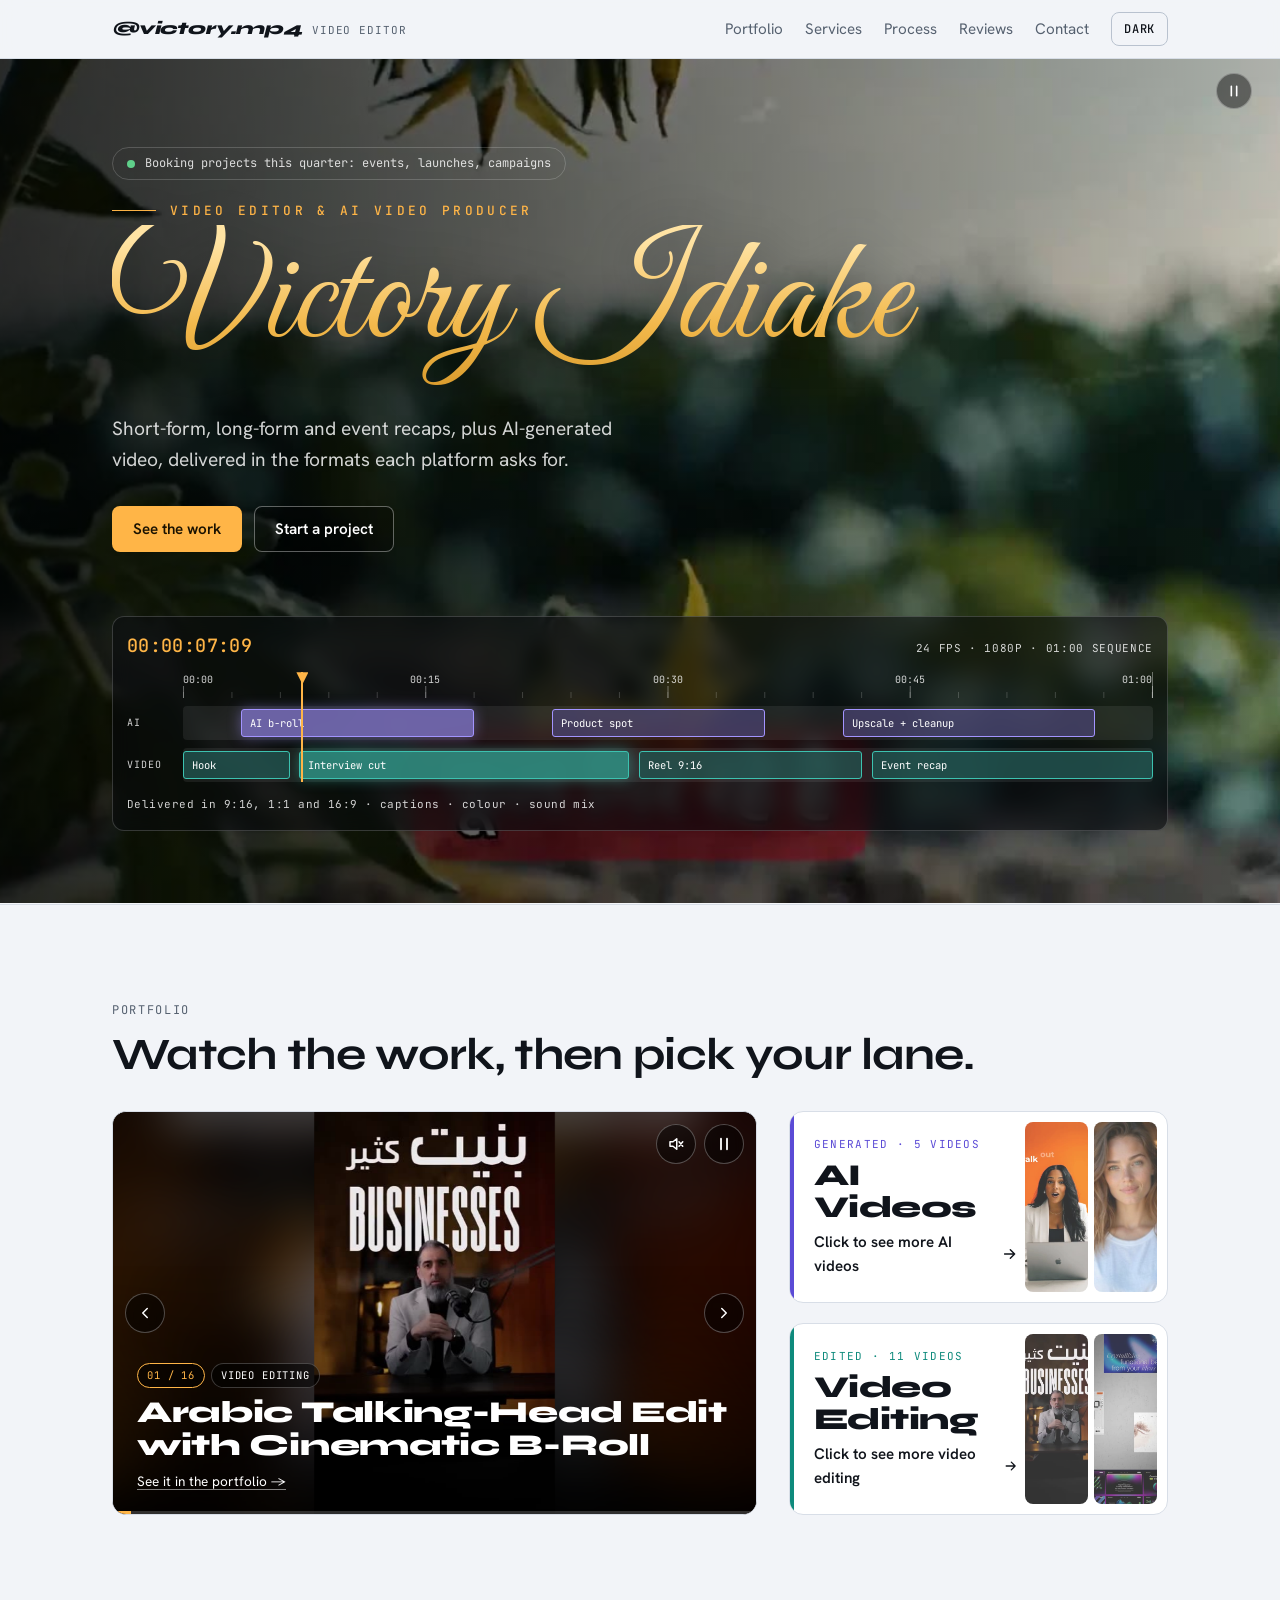
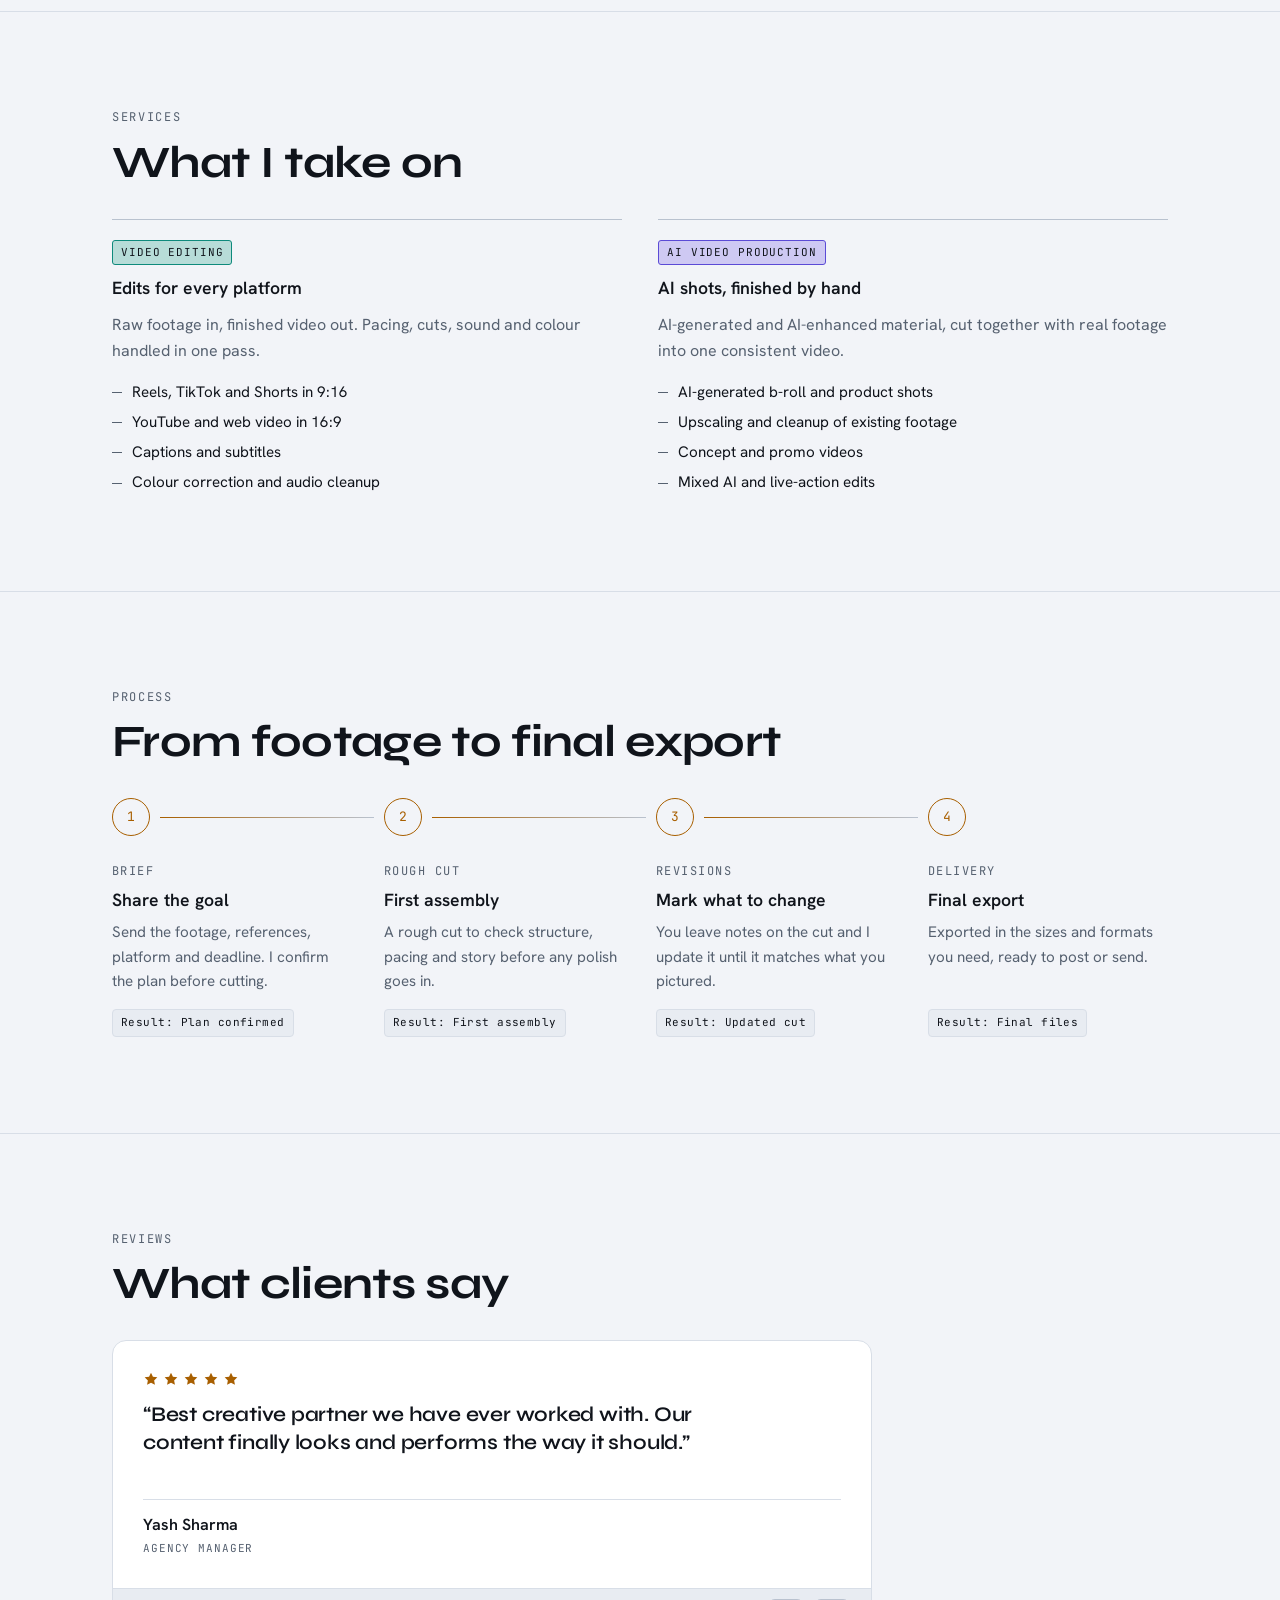
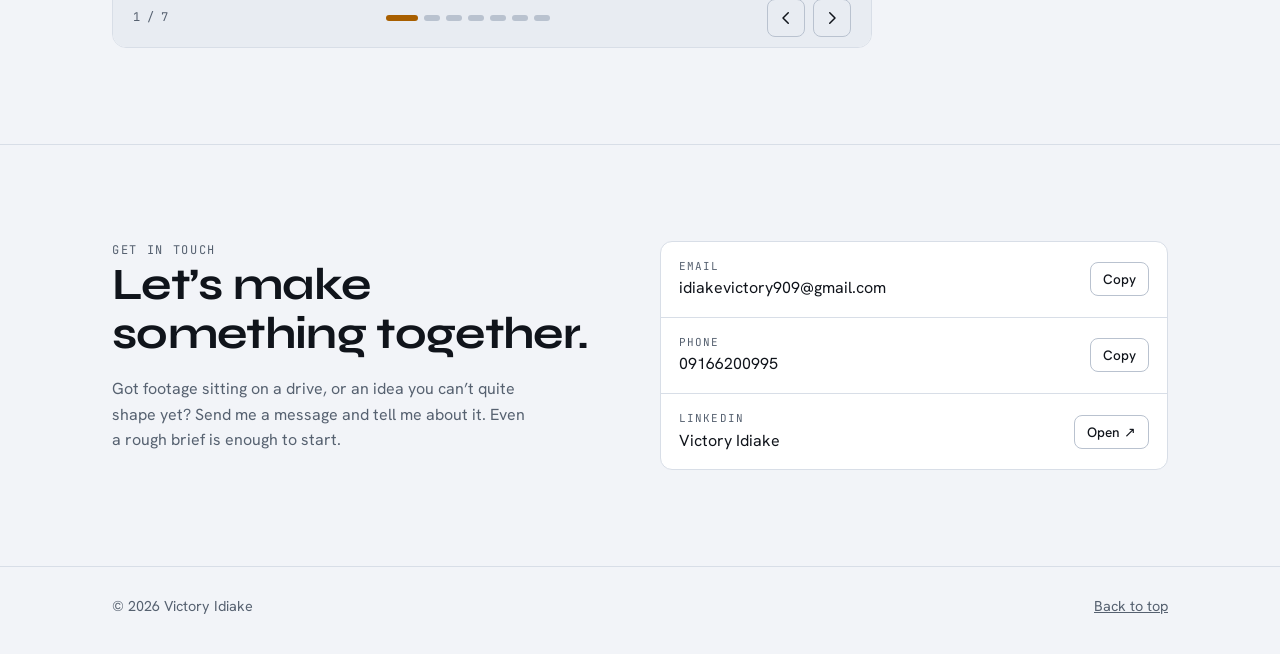
==== index.html @ 27c38c3e "Hero: name in a script font Co-Authored-By: Claude Sonnet 5.5 <noreply@anthropic.com> Claude-Session" ====
<!doctype html>
<html lang="en">
<head>
<meta charset="utf-8">
<meta name="viewport" content="width=device-width, initial-scale=1">
<link rel="preconnect" href="https://fonts.googleapis.com">
<link rel="preconnect" href="https://fonts.gstatic.com" crossorigin>
<link rel="stylesheet" href="https://fonts.googleapis.com/css2?family=Great+Vibes&family=Hanken+Grotesk:wght@400;500;600&family=JetBrains+Mono:wght@400;500&family=Syne:wght@600;700;800&display=swap">
<link rel="stylesheet" href="styles.css">
<title>Victory Idiake Portfolio</title>
<meta name="description" content="Victory Idiake: video editor and AI video producer. Short-form, long-form, podcasts and AI-generated video.">
</head>
<body>
<header class="site-header">
  <div class="wrap bar">
    <a class="brand" href="#top"><em>@victory.mp4</em> <small>Video editor</small></a>
    <div class="bar-right">
      <nav class="nav-links" aria-label="Sections">
        <a href="#work">Portfolio</a>
        <a href="#services">Services</a>
        <a href="#process">Process</a>
        <a href="#reviews">Reviews</a>
        <a href="#contact">Contact</a>
      </nav>
      <button class="theme-btn" id="theme-btn" type="button" aria-label="Switch between light and dark theme">Theme</button>
    </div>
  </div>
</header>

<main id="top">
  <section class="hero hero-v">
    <img class="hv-bgimg" id="hv-bgimg" src="assets/thumbs/17-bg.jpg" alt="" aria-hidden="true">
    <video class="hv-video on" id="hv-video" autoplay muted loop playsinline preload="auto" poster="assets/thumbs/05-hero.jpg" aria-hidden="true" tabindex="-1">
      <source src="assets/clips/hero-long-form.mp4" type="video/mp4">
    </video>
    <div class="hv-shade" aria-hidden="true"></div>
    <button class="hv-toggle" id="hv-toggle" type="button" aria-label="Pause background video"><svg id="hv-pause-ic" viewBox="0 0 24 24" width="16" height="16" aria-hidden="true"><path d="M8 5v14M16 5v14" fill="none" stroke="currentColor" stroke-width="2.4" stroke-linecap="round"/></svg><svg id="hv-play-ic" viewBox="0 0 24 24" width="16" height="16" aria-hidden="true" hidden><path d="M8 5v14l11-7z" fill="currentColor"/></svg></button>
    <div class="wrap hv-content">
      <span class="status"><i></i>Booking projects this quarter: events, launches, campaigns</span>
      <p class="hero-kicker">Video editor &amp; AI video producer</p>
      <h1 class="name">Victory Idiake</h1>
      <p class="lede">Short-form, long-form and event recaps, plus AI-generated video, delivered in the formats each platform asks for.</p>
      <div class="cta-row">
        <a class="btn btn-primary" href="#work">See the work</a>
        <a class="btn btn-ghost" href="#contact">Start a project</a>
      </div>

      <div class="tl" id="tl" style="--ph: 62" role="img" aria-label="An editing timeline with two tracks, AI video and video editing, with the playhead partway through a one-minute sequence.">
        <div class="tl-top">
          <span class="tc" id="tc">00:00:37:04</span>
          <span class="tl-meta">24 fps · 1080p · 01:00 sequence</span>
        </div>
        <div class="tl-body">
          <div></div>
          <div class="ruler">
            <span style="left: 0">00:00</span>
            <span style="left: 25%; transform: translateX(-50%)">00:15</span>
            <span style="left: 50%; transform: translateX(-50%)">00:30</span>
            <span style="left: 75%; transform: translateX(-50%)">00:45</span>
            <span style="right: 0">01:00</span>
          </div>

          <div class="tl-name">AI</div>
          <div class="lane" style="--c: var(--c-ai)">
            <div class="clip" style="--c: var(--c-ai); left: 6%; width: 24%">AI b-roll</div>
            <div class="clip" style="--c: var(--c-ai); left: 38%; width: 22%">Product spot</div>
            <div class="clip" style="--c: var(--c-ai); left: 68%; width: 26%">Upscale + cleanup</div>
          </div>

          <div class="tl-name">VIDEO</div>
          <div class="lane">
            <div class="clip" style="--c: var(--c-video); left: 0; width: 11%">Hook</div>
            <div class="clip" style="--c: var(--c-video); left: 12%; width: 34%">Interview cut</div>
            <div class="clip" style="--c: var(--c-video); left: 47%; width: 23%">Reel 9:16</div>
            <div class="clip" style="--c: var(--c-video); left: 71%; width: 29%">Event recap</div>
          </div>

          <div class="ph-wrap" aria-hidden="true"><div class="ph" id="ph"></div></div>
        </div>
        <p class="formats">Delivered in 9:16, 1:1 and 16:9 · captions · colour · sound mix</p>
      </div>
    </div>
  </section>

    <section class="block" id="work">
    <div class="wrap">
      <div class="block-head">
        <div>
          <p class="eyebrow">Portfolio</p>
          <h2>Watch the work, then pick your lane.</h2>
        </div>
      </div>
      <div class="showcase">
        <div class="pl-wrap">
        <div class="player kb" id="player" role="region" aria-roledescription="carousel" aria-label="Portfolio videos playing one after another">
          <img class="pl-bg" id="pl-bg" alt="" aria-hidden="true">
          <img class="pl-fg" id="pl-fg" alt="">
          <video class="pl-video" id="pl-video" playsinline preload="metadata" hidden></video>
          <div class="pl-shade"></div>
          <button class="pl-btn prev" id="pl-prev" type="button" aria-label="Previous video"><svg viewBox="0 0 24 24" width="18" height="18" aria-hidden="true"><path d="M15 6l-6 6 6 6" fill="none" stroke="currentColor" stroke-width="2" stroke-linecap="round" stroke-linejoin="round"/></svg></button>
          <button class="pl-btn next" id="pl-next" type="button" aria-label="Next video"><svg viewBox="0 0 24 24" width="18" height="18" aria-hidden="true"><path d="M9 6l6 6-6 6" fill="none" stroke="currentColor" stroke-width="2" stroke-linecap="round" stroke-linejoin="round"/></svg></button>
          <div class="pl-tools">
            <button class="pl-btn" id="pl-sound" type="button" aria-pressed="false" aria-label="Turn sound on" hidden><svg id="pl-sound-off" viewBox="0 0 24 24" width="18" height="18" aria-hidden="true"><path d="M4 9v6h4l5 4V5L8 9H4zM16 9l5 6M21 9l-5 6" fill="none" stroke="currentColor" stroke-width="2" stroke-linecap="round" stroke-linejoin="round"/></svg><svg id="pl-sound-on" viewBox="0 0 24 24" width="18" height="18" aria-hidden="true" hidden><path d="M4 9v6h4l5 4V5L8 9H4zM16.5 8.5a5 5 0 010 7M19 6a8.5 8.5 0 010 12" fill="none" stroke="currentColor" stroke-width="2" stroke-linecap="round" stroke-linejoin="round"/></svg></button>
            <button class="pl-btn" id="pl-play" type="button" aria-label="Pause"><svg id="pl-pause-ic" viewBox="0 0 24 24" width="18" height="18" aria-hidden="true"><path d="M8 5v14M16 5v14" fill="none" stroke="currentColor" stroke-width="2.4" stroke-linecap="round"/></svg><svg id="pl-play-ic" viewBox="0 0 24 24" width="18" height="18" aria-hidden="true" hidden><path d="M8 5v14l11-7z" fill="currentColor"/></svg></button>
          </div>
          <div class="pl-meta">
            <div class="pl-pills"><span class="pill n" id="pl-n">01 / 12</span><span class="pill" id="pl-kind">AI video</span></div>
            <h3 class="pl-title" id="pl-title">Loading</h3>
            <a class="pl-open" id="pl-open" href="#" target="_blank" rel="noopener">Watch the full video ↗</a>
          </div>
          <div class="pl-bar" aria-hidden="true"><i id="pl-prog"></i></div>
        </div>
        </div>
        <div class="picks">
        <a class="pick" href="ai-videos.html" style="--c: var(--c-ai)">
          <span class="pick-thumbs" aria-hidden="true"><img src="assets/thumbs/07.jpg" alt="" loading="lazy"><img src="assets/thumbs/08.jpg" alt="" loading="lazy"><img src="assets/thumbs/09.jpg" alt="" loading="lazy"></span>
          <span class="pick-body">
            <span class="pick-kicker">Generated · 5 videos</span>
            <span class="pick-title">AI Videos</span>
            <span class="pick-cta">Click to see more AI videos <svg viewBox="0 0 24 24" width="18" height="18" aria-hidden="true"><path d="M5 12h14M13 6l6 6-6 6" fill="none" stroke="currentColor" stroke-width="2" stroke-linecap="round" stroke-linejoin="round"/></svg></span>
          </span>
        </a>
        <a class="pick" href="video-editing.html" style="--c: var(--c-video)">
          <span class="pick-thumbs" aria-hidden="true"><img src="assets/thumbs/19.jpg" alt="" loading="lazy"><img src="assets/thumbs/18.jpg" alt="" loading="lazy"><img src="assets/thumbs/17.jpg" alt="" loading="lazy"></span>
          <span class="pick-body">
            <span class="pick-kicker">Edited · 11 videos</span>
            <span class="pick-title">Video Editing</span>
            <span class="pick-cta">Click to see more video editing <svg viewBox="0 0 24 24" width="18" height="18" aria-hidden="true"><path d="M5 12h14M13 6l6 6-6 6" fill="none" stroke="currentColor" stroke-width="2" stroke-linecap="round" stroke-linejoin="round"/></svg></span>
          </span>
        </a>
        </div>
      </div>
    </div>
  </section>

<section class="block" id="services">
    <div class="wrap">
      <div class="block-head">
        <div>
          <p class="eyebrow">Services</p>
          <h2>What I take on</h2>
        </div>
      </div>
      <div class="services">
        <div class="service" style="--c: var(--c-video)">
          <span class="track-label">Video editing</span>
          <h3>Edits for every platform</h3>
          <p>Raw footage in, finished video out. Pacing, cuts, sound and colour handled in one pass.</p>
          <ul>
            <li>Reels, TikTok and Shorts in 9:16</li>
            <li>YouTube and web video in 16:9</li>
            <li>Captions and subtitles</li>
            <li>Colour correction and audio cleanup</li>
          </ul>
        </div>
        <div class="service" style="--c: var(--c-ai)">
          <span class="track-label">AI video production</span>
          <h3>AI shots, finished by hand</h3>
          <p>AI-generated and AI-enhanced material, cut together with real footage into one consistent video.</p>
          <ul>
            <li>AI-generated b-roll and product shots</li>
            <li>Upscaling and cleanup of existing footage</li>
            <li>Concept and promo videos</li>
            <li>Mixed AI and live-action edits</li>
          </ul>
        </div>
      </div>
    </div>
  </section>

  <section class="block" id="process">
    <div class="wrap">
      <div class="block-head">
        <div>
          <p class="eyebrow">Process</p>
          <h2>From footage to final export</h2>
        </div>
      </div>
      <ol class="steps">
        <li class="step">
          <span class="node" aria-hidden="true">1</span>
          <span class="n">Brief</span>
          <h3>Share the goal</h3>
          <p>Send the footage, references, platform and deadline. I confirm the plan before cutting.</p>
          <span class="out">Result: Plan confirmed</span>
        </li>
        <li class="step">
          <span class="node" aria-hidden="true">2</span>
          <span class="n">Rough cut</span>
          <h3>First assembly</h3>
          <p>A rough cut to check structure, pacing and story before any polish goes in.</p>
          <span class="out">Result: First assembly</span>
        </li>
        <li class="step">
          <span class="node" aria-hidden="true">3</span>
          <span class="n">Revisions</span>
          <h3>Mark what to change</h3>
          <p>You leave notes on the cut and I update it until it matches what you pictured.</p>
          <span class="out">Result: Updated cut</span>
        </li>
        <li class="step">
          <span class="node" aria-hidden="true">4</span>
          <span class="n">Delivery</span>
          <h3>Final export</h3>
          <p>Exported in the sizes and formats you need, ready to post or send.</p>
          <span class="out">Result: Final files</span>
        </li>
      </ol>
    </div>
  </section>

  <section class="block" id="reviews">
    <div class="wrap">
      <div class="block-head">
        <div>
          <p class="eyebrow">Reviews</p>
          <h2>What clients say</h2>
        </div>
      </div>
      <div class="rv" id="rv" role="region" aria-roledescription="carousel" aria-label="Client reviews">
        <div class="rv-track" id="rv-track" tabindex="0">
        <figure class="rv-slide" role="group" aria-roledescription="slide" aria-label="1 of 7">
          <div class="stars" role="img" aria-label="5 out of 5 stars"><svg viewBox="0 0 24 24" width="20" height="20" aria-hidden="true"><path d="M12 2.5l2.9 6.1 6.6.9-4.8 4.6 1.2 6.6L12 17.5 6.1 20.7l1.2-6.6L2.5 9.5l6.6-.9z" fill="currentColor"/></svg><svg viewBox="0 0 24 24" width="20" height="20" aria-hidden="true"><path d="M12 2.5l2.9 6.1 6.6.9-4.8 4.6 1.2 6.6L12 17.5 6.1 20.7l1.2-6.6L2.5 9.5l6.6-.9z" fill="currentColor"/></svg><svg viewBox="0 0 24 24" width="20" height="20" aria-hidden="true"><path d="M12 2.5l2.9 6.1 6.6.9-4.8 4.6 1.2 6.6L12 17.5 6.1 20.7l1.2-6.6L2.5 9.5l6.6-.9z" fill="currentColor"/></svg><svg viewBox="0 0 24 24" width="20" height="20" aria-hidden="true"><path d="M12 2.5l2.9 6.1 6.6.9-4.8 4.6 1.2 6.6L12 17.5 6.1 20.7l1.2-6.6L2.5 9.5l6.6-.9z" fill="currentColor"/></svg><svg viewBox="0 0 24 24" width="20" height="20" aria-hidden="true"><path d="M12 2.5l2.9 6.1 6.6.9-4.8 4.6 1.2 6.6L12 17.5 6.1 20.7l1.2-6.6L2.5 9.5l6.6-.9z" fill="currentColor"/></svg></div>
          <blockquote><p>“Best creative partner we have ever worked with. Our content finally looks and performs the way it should.”</p></blockquote>
          <figcaption><span class="who">Yash Sharma</span><span class="role">Agency Manager</span></figcaption>
        </figure>
        <figure class="rv-slide" role="group" aria-roledescription="slide" aria-label="2 of 7">
          <div class="stars" role="img" aria-label="5 out of 5 stars"><svg viewBox="0 0 24 24" width="20" height="20" aria-hidden="true"><path d="M12 2.5l2.9 6.1 6.6.9-4.8 4.6 1.2 6.6L12 17.5 6.1 20.7l1.2-6.6L2.5 9.5l6.6-.9z" fill="currentColor"/></svg><svg viewBox="0 0 24 24" width="20" height="20" aria-hidden="true"><path d="M12 2.5l2.9 6.1 6.6.9-4.8 4.6 1.2 6.6L12 17.5 6.1 20.7l1.2-6.6L2.5 9.5l6.6-.9z" fill="currentColor"/></svg><svg viewBox="0 0 24 24" width="20" height="20" aria-hidden="true"><path d="M12 2.5l2.9 6.1 6.6.9-4.8 4.6 1.2 6.6L12 17.5 6.1 20.7l1.2-6.6L2.5 9.5l6.6-.9z" fill="currentColor"/></svg><svg viewBox="0 0 24 24" width="20" height="20" aria-hidden="true"><path d="M12 2.5l2.9 6.1 6.6.9-4.8 4.6 1.2 6.6L12 17.5 6.1 20.7l1.2-6.6L2.5 9.5l6.6-.9z" fill="currentColor"/></svg><svg viewBox="0 0 24 24" width="20" height="20" aria-hidden="true"><path d="M12 2.5l2.9 6.1 6.6.9-4.8 4.6 1.2 6.6L12 17.5 6.1 20.7l1.2-6.6L2.5 9.5l6.6-.9z" fill="currentColor"/></svg></div>
          <blockquote><p>“Their team transformed our raw footage into high-performing content that boosted our brand’s presence.”</p></blockquote>
          <figcaption><span class="who">Alex</span><span class="role">Content Creator</span></figcaption>
        </figure>
        <figure class="rv-slide" role="group" aria-roledescription="slide" aria-label="3 of 7">
          <div class="stars" role="img" aria-label="5 out of 5 stars"><svg viewBox="0 0 24 24" width="20" height="20" aria-hidden="true"><path d="M12 2.5l2.9 6.1 6.6.9-4.8 4.6 1.2 6.6L12 17.5 6.1 20.7l1.2-6.6L2.5 9.5l6.6-.9z" fill="currentColor"/></svg><svg viewBox="0 0 24 24" width="20" height="20" aria-hidden="true"><path d="M12 2.5l2.9 6.1 6.6.9-4.8 4.6 1.2 6.6L12 17.5 6.1 20.7l1.2-6.6L2.5 9.5l6.6-.9z" fill="currentColor"/></svg><svg viewBox="0 0 24 24" width="20" height="20" aria-hidden="true"><path d="M12 2.5l2.9 6.1 6.6.9-4.8 4.6 1.2 6.6L12 17.5 6.1 20.7l1.2-6.6L2.5 9.5l6.6-.9z" fill="currentColor"/></svg><svg viewBox="0 0 24 24" width="20" height="20" aria-hidden="true"><path d="M12 2.5l2.9 6.1 6.6.9-4.8 4.6 1.2 6.6L12 17.5 6.1 20.7l1.2-6.6L2.5 9.5l6.6-.9z" fill="currentColor"/></svg><svg viewBox="0 0 24 24" width="20" height="20" aria-hidden="true"><path d="M12 2.5l2.9 6.1 6.6.9-4.8 4.6 1.2 6.6L12 17.5 6.1 20.7l1.2-6.6L2.5 9.5l6.6-.9z" fill="currentColor"/></svg></div>
          <blockquote><p>“Engagement skyrocketed after switching. Quality never dips and delivery never delays. Truly reliable.”</p></blockquote>
          <figcaption><span class="who">Ryan Smith</span><span class="role">Brand Strategist</span></figcaption>
        </figure>
        <figure class="rv-slide long" role="group" aria-roledescription="slide" aria-label="4 of 7">
          <div class="stars" role="img" aria-label="5 out of 5 stars"><svg viewBox="0 0 24 24" width="20" height="20" aria-hidden="true"><path d="M12 2.5l2.9 6.1 6.6.9-4.8 4.6 1.2 6.6L12 17.5 6.1 20.7l1.2-6.6L2.5 9.5l6.6-.9z" fill="currentColor"/></svg><svg viewBox="0 0 24 24" width="20" height="20" aria-hidden="true"><path d="M12 2.5l2.9 6.1 6.6.9-4.8 4.6 1.2 6.6L12 17.5 6.1 20.7l1.2-6.6L2.5 9.5l6.6-.9z" fill="currentColor"/></svg><svg viewBox="0 0 24 24" width="20" height="20" aria-hidden="true"><path d="M12 2.5l2.9 6.1 6.6.9-4.8 4.6 1.2 6.6L12 17.5 6.1 20.7l1.2-6.6L2.5 9.5l6.6-.9z" fill="currentColor"/></svg><svg viewBox="0 0 24 24" width="20" height="20" aria-hidden="true"><path d="M12 2.5l2.9 6.1 6.6.9-4.8 4.6 1.2 6.6L12 17.5 6.1 20.7l1.2-6.6L2.5 9.5l6.6-.9z" fill="currentColor"/></svg><svg viewBox="0 0 24 24" width="20" height="20" aria-hidden="true"><path d="M12 2.5l2.9 6.1 6.6.9-4.8 4.6 1.2 6.6L12 17.5 6.1 20.7l1.2-6.6L2.5 9.5l6.6-.9z" fill="currentColor"/></svg></div>
          <blockquote><p>“Victory was responsive and cooperative throughout the project. He took feedback seriously, provided additional footage when needed, and ultimately delivered the required files successfully.”</p></blockquote>
          <figcaption><span class="who">Yuji</span></figcaption>
        </figure>
        <figure class="rv-slide long" role="group" aria-roledescription="slide" aria-label="5 of 7">
          <div class="stars" role="img" aria-label="5 out of 5 stars"><svg viewBox="0 0 24 24" width="20" height="20" aria-hidden="true"><path d="M12 2.5l2.9 6.1 6.6.9-4.8 4.6 1.2 6.6L12 17.5 6.1 20.7l1.2-6.6L2.5 9.5l6.6-.9z" fill="currentColor"/></svg><svg viewBox="0 0 24 24" width="20" height="20" aria-hidden="true"><path d="M12 2.5l2.9 6.1 6.6.9-4.8 4.6 1.2 6.6L12 17.5 6.1 20.7l1.2-6.6L2.5 9.5l6.6-.9z" fill="currentColor"/></svg><svg viewBox="0 0 24 24" width="20" height="20" aria-hidden="true"><path d="M12 2.5l2.9 6.1 6.6.9-4.8 4.6 1.2 6.6L12 17.5 6.1 20.7l1.2-6.6L2.5 9.5l6.6-.9z" fill="currentColor"/></svg><svg viewBox="0 0 24 24" width="20" height="20" aria-hidden="true"><path d="M12 2.5l2.9 6.1 6.6.9-4.8 4.6 1.2 6.6L12 17.5 6.1 20.7l1.2-6.6L2.5 9.5l6.6-.9z" fill="currentColor"/></svg><svg viewBox="0 0 24 24" width="20" height="20" aria-hidden="true"><path d="M12 2.5l2.9 6.1 6.6.9-4.8 4.6 1.2 6.6L12 17.5 6.1 20.7l1.2-6.6L2.5 9.5l6.6-.9z" fill="currentColor"/></svg></div>
          <blockquote><p>“Victoria was fantastic to work with. She created great video ads tailored to our audience and helped outline a clear, professional lead capture strategy. Highly responsive, reliable, and knowledgeable. Looking forward to working with her again!”</p></blockquote>
          <figcaption><span class="who">Stefano</span></figcaption>
        </figure>
        <figure class="rv-slide" role="group" aria-roledescription="slide" aria-label="6 of 7">
          <div class="stars" role="img" aria-label="5 out of 5 stars"><svg viewBox="0 0 24 24" width="20" height="20" aria-hidden="true"><path d="M12 2.5l2.9 6.1 6.6.9-4.8 4.6 1.2 6.6L12 17.5 6.1 20.7l1.2-6.6L2.5 9.5l6.6-.9z" fill="currentColor"/></svg><svg viewBox="0 0 24 24" width="20" height="20" aria-hidden="true"><path d="M12 2.5l2.9 6.1 6.6.9-4.8 4.6 1.2 6.6L12 17.5 6.1 20.7l1.2-6.6L2.5 9.5l6.6-.9z" fill="currentColor"/></svg><svg viewBox="0 0 24 24" width="20" height="20" aria-hidden="true"><path d="M12 2.5l2.9 6.1 6.6.9-4.8 4.6 1.2 6.6L12 17.5 6.1 20.7l1.2-6.6L2.5 9.5l6.6-.9z" fill="currentColor"/></svg><svg viewBox="0 0 24 24" width="20" height="20" aria-hidden="true"><path d="M12 2.5l2.9 6.1 6.6.9-4.8 4.6 1.2 6.6L12 17.5 6.1 20.7l1.2-6.6L2.5 9.5l6.6-.9z" fill="currentColor"/></svg><svg viewBox="0 0 24 24" width="20" height="20" aria-hidden="true"><path d="M12 2.5l2.9 6.1 6.6.9-4.8 4.6 1.2 6.6L12 17.5 6.1 20.7l1.2-6.6L2.5 9.5l6.6-.9z" fill="currentColor"/></svg></div>
          <blockquote><p>“Victory took time out in making sure my work was carried out quickly, I was surprised at the works she made. I would love to hire her again.”</p></blockquote>
          <figcaption><span class="who">Emmanuel</span></figcaption>
        </figure>
        <figure class="rv-slide" role="group" aria-roledescription="slide" aria-label="7 of 7">
          <div class="stars" role="img" aria-label="5 out of 5 stars"><svg viewBox="0 0 24 24" width="20" height="20" aria-hidden="true"><path d="M12 2.5l2.9 6.1 6.6.9-4.8 4.6 1.2 6.6L12 17.5 6.1 20.7l1.2-6.6L2.5 9.5l6.6-.9z" fill="currentColor"/></svg><svg viewBox="0 0 24 24" width="20" height="20" aria-hidden="true"><path d="M12 2.5l2.9 6.1 6.6.9-4.8 4.6 1.2 6.6L12 17.5 6.1 20.7l1.2-6.6L2.5 9.5l6.6-.9z" fill="currentColor"/></svg><svg viewBox="0 0 24 24" width="20" height="20" aria-hidden="true"><path d="M12 2.5l2.9 6.1 6.6.9-4.8 4.6 1.2 6.6L12 17.5 6.1 20.7l1.2-6.6L2.5 9.5l6.6-.9z" fill="currentColor"/></svg><svg viewBox="0 0 24 24" width="20" height="20" aria-hidden="true"><path d="M12 2.5l2.9 6.1 6.6.9-4.8 4.6 1.2 6.6L12 17.5 6.1 20.7l1.2-6.6L2.5 9.5l6.6-.9z" fill="currentColor"/></svg><svg viewBox="0 0 24 24" width="20" height="20" aria-hidden="true"><path d="M12 2.5l2.9 6.1 6.6.9-4.8 4.6 1.2 6.6L12 17.5 6.1 20.7l1.2-6.6L2.5 9.5l6.6-.9z" fill="currentColor"/></svg></div>
          <blockquote><p>“Satisfied, easy to communicate with and fast and perfect work.”</p></blockquote>
          <figcaption><span class="who">Antonio</span></figcaption>
        </figure>
        </div>
        <div class="rv-controls">
          <span class="rv-count" id="rv-count" aria-live="off">1 / 7</span>
          <div class="rv-dots"><button class="rv-dot" type="button" data-i="0" aria-label="Show review 1"></button><button class="rv-dot" type="button" data-i="1" aria-label="Show review 2"></button><button class="rv-dot" type="button" data-i="2" aria-label="Show review 3"></button><button class="rv-dot" type="button" data-i="3" aria-label="Show review 4"></button><button class="rv-dot" type="button" data-i="4" aria-label="Show review 5"></button><button class="rv-dot" type="button" data-i="5" aria-label="Show review 6"></button><button class="rv-dot" type="button" data-i="6" aria-label="Show review 7"></button></div>
          <div class="rv-arrows">
            <button class="rv-btn" id="rv-prev" type="button" aria-label="Previous review"><svg viewBox="0 0 24 24" width="18" height="18" aria-hidden="true"><path d="M15 5l-7 7 7 7" fill="none" stroke="currentColor" stroke-width="2" stroke-linecap="round" stroke-linejoin="round"/></svg></button>
            <button class="rv-btn" id="rv-next" type="button" aria-label="Next review"><svg viewBox="0 0 24 24" width="18" height="18" aria-hidden="true"><path d="M9 5l7 7-7 7" fill="none" stroke="currentColor" stroke-width="2" stroke-linecap="round" stroke-linejoin="round"/></svg></button>
          </div>
        </div>
      </div>
    </div>
  </section>

  <section class="block" id="contact">
    <div class="wrap contact-grid">
      <div>
        <p class="eyebrow">Get in touch</p>
        <h2>Let’s make something together.</h2>
        <p class="lead">Got footage sitting on a drive, or an idea you can’t quite shape yet? Send me a message and tell me about it. Even a rough brief is enough to start.</p>
      </div>
      <div class="rows">
        <div class="row">
          <div><div class="label">Email</div><div class="value" id="v-email">idiakevictory909@gmail.com</div></div>
          <button class="copy" type="button" data-target="v-email">Copy</button>
        </div>
        <div class="row">
          <div><div class="label">Phone</div><div class="value" id="v-phone">09166200995</div></div>
          <button class="copy" type="button" data-target="v-phone">Copy</button>
        </div>
        <div class="row">
          <div><div class="label">LinkedIn</div><div class="value">Victory Idiake</div></div>
          <a class="out" href="https://www.linkedin.com/in/victory-idiake-581758333" target="_blank" rel="noopener">Open ↗</a>
        </div>
      </div>
    </div>
  </section>
</main>

<footer>
  <div class="wrap foot">
    <span>© 2026 Victory Idiake</span>
    <a href="#top">Back to top</a>
  </div>
</footer>

<script>
(function () {
  var root = document.documentElement;

  /* Theme toggle */
  var themeBtn = document.getElementById('theme-btn');
  function effectiveTheme() {
    var t = root.getAttribute('data-theme');
    if (t === 'light' || t === 'dark') return t;
    return window.matchMedia('(prefers-color-scheme: light)').matches ? 'light' : 'dark';
  }
  function labelTheme() { themeBtn.textContent = effectiveTheme() === 'dark' ? 'Light' : 'Dark'; }
  try { var saved = localStorage.getItem('vi-theme'); if (saved === 'light' || saved === 'dark') root.setAttribute('data-theme', saved); } catch (e) {}
  labelTheme();
  themeBtn.addEventListener('click', function () {
    var next = effectiveTheme() === 'dark' ? 'light' : 'dark';
    root.setAttribute('data-theme', next);
    try { localStorage.setItem('vi-theme', next); } catch (e) {}
    labelTheme();
  });

  
  /* Portfolio player: plays the items one after another. An item with a clip plays that video
     (muted until the visitor taps the sound button, because browsers block autoplay with sound).
     An item without a clip shows its thumbnail for a few seconds, so the section works before clips are added. */
  (function () {
    var items = [
  {
    "id": "19",
    "title": "Arabic Talking-Head Edit with Cinematic B-Roll",
    "kind": "Video editing",
    "thumb": "assets/thumbs/19.jpg",
    "link": "assets/clips/arabic-talking-head.mp4",
    "clip": "assets/clips/arabic-talking-head.mp4",
    "ar": "9 / 16",
    "page": "video-editing.html"
  },
  {
    "id": "16",
    "title": "Lexus LC Car Showcase",
    "kind": "Video editing",
    "thumb": "assets/thumbs/16.jpg",
    "link": "assets/clips/lexus-lc-showcase.mp4",
    "clip": "assets/clips/lexus-lc-showcase.mp4",
    "ar": "9 / 16",
    "page": "video-editing.html"
  },
  {
    "id": "17",
    "title": "Talking-Head Reel with Captions",
    "kind": "Video editing",
    "thumb": "assets/thumbs/17.jpg",
    "link": "assets/clips/talking-head-reel.mp4",
    "clip": "assets/clips/talking-head-reel.mp4",
    "ar": "9 / 16",
    "page": "video-editing.html"
  },
  {
    "id": "18",
    "title": "Motion Graphics Explainer Short",
    "kind": "Video editing",
    "thumb": "assets/thumbs/18.jpg",
    "link": "assets/clips/motion-explainer-short.mp4",
    "clip": "assets/clips/motion-explainer-short.mp4",
    "ar": "9 / 16",
    "page": "video-editing.html"
  },
  {
    "id": "15",
    "title": "Who Edited This? Editing Promo",
    "kind": "Video editing",
    "thumb": "assets/thumbs/15.jpg",
    "link": "assets/clips/who-edited-this.mp4",
    "clip": "assets/clips/who-edited-this.mp4",
    "ar": "9 / 16",
    "page": "video-editing.html"
  },
  {
    "id": "05",
    "title": "Boron for Crops: Long-Form Explainer",
    "kind": "Video editing",
    "thumb": "assets/thumbs/05.jpg",
    "link": "assets/clips/long-form-preview.mp4",
    "clip": "assets/clips/long-form-preview.mp4",
    "ar": "16 / 9",
    "page": "video-editing.html"
  },
  {
    "id": "07",
    "title": "AI UGC Video",
    "kind": "AI video",
    "thumb": "assets/thumbs/07.jpg",
    "link": "assets/clips/ai-ugc-video.mp4",
    "clip": "assets/clips/ai-ugc-video.mp4",
    "ar": "9 / 16",
    "page": "ai-videos.html"
  },
  {
    "id": "02",
    "title": "Car Showcase, Part 1",
    "kind": "Video editing",
    "thumb": "assets/thumbs/02.jpg",
    "link": "assets/clips/car-showcase-part-1.mp4",
    "clip": "assets/clips/car-showcase-part-1.mp4",
    "ar": "16 / 9",
    "page": "video-editing.html"
  },
  {
    "id": "03",
    "title": "Car Showcase, Part 2",
    "kind": "Video editing",
    "thumb": "assets/thumbs/03.jpg",
    "link": "assets/clips/car-showcase-part-2.mp4",
    "clip": "assets/clips/car-showcase-part-2.mp4",
    "ar": "16 / 9",
    "page": "video-editing.html"
  },
  {
    "id": "04",
    "title": "ContentOS Promo",
    "kind": "Video editing",
    "thumb": "assets/thumbs/04.jpg",
    "link": "assets/clips/contentos-promo.mp4",
    "clip": "assets/clips/contentos-promo.mp4",
    "ar": "3 / 4",
    "page": "video-editing.html"
  },
  {
    "id": "11",
    "title": "Heart to Heart: AI Podcast Video",
    "kind": "AI video",
    "thumb": "assets/thumbs/11.jpg",
    "link": "assets/clips/ai-podcast-heart-to-heart.mp4",
    "clip": "assets/clips/ai-podcast-heart-to-heart.mp4",
    "ar": "9 / 16",
    "page": "ai-videos.html"
  },
  {
    "id": "13",
    "title": "Podcast Video Edit",
    "kind": "Video editing",
    "thumb": "assets/thumbs/13.jpg",
    "link": "assets/clips/podcast-video-edit.mp4",
    "clip": "assets/clips/podcast-video-edit.mp4",
    "ar": "9 / 16",
    "page": "video-editing.html"
  },
  {
    "id": "09",
    "title": "AI Jewelry Showcase",
    "kind": "AI video",
    "thumb": "assets/thumbs/09.jpg",
    "link": "assets/clips/ai-jewelry-showcase.mp4",
    "clip": "assets/clips/ai-jewelry-showcase.mp4",
    "ar": "9 / 16",
    "page": "ai-videos.html"
  },
  {
    "id": "08",
    "title": "AI UGC: Samsung vs iPhone",
    "kind": "AI video",
    "thumb": "assets/thumbs/08.jpg",
    "link": "assets/clips/ai-ugc-samsung-vs-iphone.mp4",
    "clip": "assets/clips/ai-ugc-samsung-vs-iphone.mp4",
    "ar": "16 / 9",
    "page": "ai-videos.html"
  },
  {
    "id": "14",
    "title": "Ranch Podcast Video",
    "kind": "Video editing",
    "thumb": "assets/thumbs/14.jpg",
    "link": "assets/clips/ranch-podcast-video.mp4",
    "clip": "assets/clips/ranch-podcast-video.mp4",
    "ar": "9 / 16",
    "page": "video-editing.html"
  },
  {
    "id": "12",
    "title": "AI Podcast Video: The 99% Quit Here",
    "kind": "AI video",
    "thumb": "assets/thumbs/12.jpg",
    "link": "assets/clips/ai-podcast-99-quit.mp4",
    "clip": "assets/clips/ai-podcast-99-quit.mp4",
    "ar": "9 / 16",
    "page": "ai-videos.html"
  }
];
    var box = document.getElementById('player');
    if (!box || !items.length) return;
    var $ = function (id) { return document.getElementById(id); };
    var vid = $('pl-video'), fg = $('pl-fg'), bg = $('pl-bg');
    var soundBtn = $('pl-sound'), playBtn = $('pl-play'), prog = $('pl-prog');
    var reduce = window.matchMedia('(prefers-reduced-motion: reduce)').matches;
    var n = items.length, idx = 0, playing = !reduce, visible = !('IntersectionObserver' in window), raf = 0, t0 = 0, HOLD = 5500;
    var hasClips = items.some(function (it) { return !!it.clip; });
    var wantSound = false;
    if (hasClips) soundBtn.hidden = false;

    function pad(x) { return (x < 10 ? '0' : '') + x; }
    function setProg(p) { prog.style.width = Math.max(0, Math.min(100, p * 100)) + '%'; }
    function stopTimer() { cancelAnimationFrame(raf); raf = 0; }
    function startTimer() {
      stopTimer();
      t0 = performance.now();
      (function tick(now) {
        var p = (now - t0) / HOLD;
        setProg(p);
        if (p >= 1) { go(idx + 1); return; }
        raf = requestAnimationFrame(tick);
      })(t0);
    }
    function showStill(it) {
      vid.hidden = true; vid.pause(); vid.removeAttribute('src'); vid.load();
      box.classList.remove('kb'); void box.offsetWidth; if (!reduce) box.classList.add('kb');
      setProg(0);
      if (playing && visible) startTimer(); else stopTimer();
    }
    function go(i) {
      idx = (i + n) % n;
      var it = items[idx];
      stopTimer();
      fg.src = it.thumb; bg.src = it.thumb; fg.alt = it.title;
      $('pl-n').textContent = pad(idx + 1) + ' / ' + pad(n);
      $('pl-kind').textContent = it.kind;
      $('pl-title').textContent = it.title;
      var po = $('pl-open');
      if (it.clip) { po.href = it.page; po.removeAttribute('target'); po.textContent = 'See it in the portfolio →'; }
      else { po.href = it.link; po.target = '_blank'; po.textContent = 'Watch the full video ↗'; }
      if (it.clip) {
        vid.hidden = false; vid.muted = !wantSound; vid.src = it.clip; vid.load();
        setProg(0);
        if (playing && visible) { var pr = vid.play(); if (pr && pr.catch) pr.catch(function (e) { if (e && e.name === 'AbortError') return; showStill(it); }); }
      } else {
        showStill(it);
      }
    }
    vid.addEventListener('ended', function () { go(idx + 1); });
    vid.addEventListener('error', function () { if (items[idx].clip) showStill(items[idx]); });
    vid.addEventListener('timeupdate', function () { if (vid.duration) setProg(vid.currentTime / vid.duration); });

    function setPlaying(p) {
      playing = p;
      $('pl-pause-ic').hidden = !p; $('pl-play-ic').hidden = p;
      playBtn.setAttribute('aria-label', p ? 'Pause' : 'Play');
      if (items[idx].clip && !vid.hidden) { if (p && visible) vid.play().catch(function () {}); else vid.pause(); }
      else if (p && visible) startTimer(); else stopTimer();
    }
    playBtn.addEventListener('click', function () { setPlaying(!playing); });
    $('pl-prev').addEventListener('click', function () { go(idx - 1); });
    $('pl-next').addEventListener('click', function () { go(idx + 1); });
    soundBtn.addEventListener('click', function () {
      wantSound = !wantSound; vid.muted = !wantSound;
      soundBtn.setAttribute('aria-pressed', wantSound ? 'true' : 'false');
      soundBtn.setAttribute('aria-label', wantSound ? 'Turn sound off' : 'Turn sound on');
      $('pl-sound-off').hidden = wantSound; $('pl-sound-on').hidden = !wantSound;
      if (wantSound && playing && !vid.hidden) vid.play().catch(function () {});
    });
    box.addEventListener('keydown', function (e) {
      if (e.key === 'ArrowRight') go(idx + 1);
      if (e.key === 'ArrowLeft') go(idx - 1);
    });
    box.tabIndex = 0;

    /* Only play while the player is on screen */
    if ('IntersectionObserver' in window) {
      new IntersectionObserver(function (es) {
        visible = es[0].isIntersecting;
        if (!playing) return;
        if (items[idx].clip && !vid.hidden) { if (visible) vid.play().catch(function () {}); else vid.pause(); }
        else if (visible) startTimer(); else stopTimer();
      }, { threshold: 0.25 }).observe(box);
    }
    document.addEventListener('visibilitychange', function () {
      if (document.hidden) { stopTimer(); vid.pause(); }
      else if (playing && visible) { if (items[idx].clip && !vid.hidden) vid.play().catch(function () {}); else startTimer(); }
    });
    if (reduce) { $('pl-pause-ic').hidden = true; $('pl-play-ic').hidden = false; playBtn.setAttribute('aria-label', 'Play'); }
    go(0);
  })();

  /* Hero background: plays the video clips one after another with a crossfade (widescreen clips full screen, vertical
     clips shown upright on wide screens), muted. Pauses when off screen, has a pause button,
     and does not autoplay for reduced motion. */
  (function () {
    var a = document.getElementById('hv-video'), btn = document.getElementById('hv-toggle');
    if (!a || !btn) return;
    var slides = [
      { src: 'assets/clips/hero-long-form.mp4', pos: '50% 50%', portrait: false, bg: '' },
      { src: 'assets/clips/lexus-lc-showcase.mp4', pos: '50% 72%', portrait: false, bg: '' },
      { src: 'assets/clips/hero-talking-head.mp4', pos: '', portrait: true, bg: 'assets/thumbs/17-bg.jpg' },
      { src: 'assets/clips/hero-explainer.mp4', pos: '', portrait: true, bg: 'assets/thumbs/18.jpg' }
    ];
    var bgimg = document.getElementById('hv-bgimg');
    var b = document.createElement('video');
    b.className = 'hv-video'; b.muted = true; b.preload = 'auto';
    b.setAttribute('playsinline', ''); b.setAttribute('aria-hidden', 'true'); b.tabIndex = -1;
    a.parentNode.insertBefore(b, a.nextSibling);
    a.removeAttribute('loop');
    var els = [a, b], cur = 0, si = 0, switching = false, visible = true;
    var userPaused = window.matchMedia('(prefers-reduced-motion: reduce)').matches;
    a.style.objectPosition = slides[0].pos;
    function icons() {
      var paused = els[cur].paused;
      document.getElementById('hv-pause-ic').hidden = paused;
      document.getElementById('hv-play-ic').hidden = !paused;
      btn.setAttribute('aria-label', paused ? 'Play background video' : 'Pause background video');
    }
    function prep() {
      var nxt = els[1 - cur], ns = (si + 1) % slides.length;
      nxt.style.objectPosition = slides[ns].pos;
      nxt.classList.toggle('portrait', slides[ns].portrait);
      if (nxt.getAttribute('data-s') !== String(ns)) { nxt.src = slides[ns].src; nxt.setAttribute('data-s', String(ns)); nxt.load(); }
    }
    function playEl(v) { var p = v.play(); if (p && p.catch) p.catch(function () {}); }
    function swap() {
      if (switching) return;
      var from = els[cur], to = els[1 - cur];
      if (to.readyState < 3) { from.currentTime = 0; if (!userPaused && visible) playEl(from); return; }
      switching = true;
      to.currentTime = 0;
      to.style.zIndex = '-2'; from.style.zIndex = '-3';
      to.classList.add('on');
      var ns = slides[(si + 1) % slides.length];
      if (bgimg) {
        if (ns.portrait) { if (ns.bg && bgimg.getAttribute('src') !== ns.bg) bgimg.src = ns.bg; bgimg.classList.add('show'); }
        else bgimg.classList.remove('show');
      }
      if (!userPaused && visible) playEl(to);
      cur = 1 - cur; si = (si + 1) % slides.length;
      setTimeout(function () { from.classList.remove('on'); from.pause(); switching = false; prep(); icons(); }, 700);
    }
    els.forEach(function (v) {
      v.addEventListener('timeupdate', function () { if (v === els[cur] && v.duration && v.duration - v.currentTime < 0.5) swap(); });
      v.addEventListener('ended', function () { if (v === els[cur]) swap(); });
      v.addEventListener('play', icons); v.addEventListener('pause', icons);
    });
    a.addEventListener('playing', function once() { a.removeEventListener('playing', once); a.removeAttribute('autoplay'); prep(); });
    function want() {
      var v = els[cur];
      if (userPaused || !visible || document.hidden) v.pause(); else playEl(v);
    }
    btn.addEventListener('click', function () { userPaused = !userPaused; want(); });
    if ('IntersectionObserver' in window) {
      new IntersectionObserver(function (es) { visible = es[0].isIntersecting; want(); }, { threshold: 0.05 }).observe(a.parentNode);
    }
    document.addEventListener('visibilitychange', want);
    if (userPaused) { a.removeAttribute('autoplay'); a.pause(); }
    icons();
  })();

  /* Reviews carousel */
  (function () {
    var track = document.getElementById('rv-track');
    if (!track) return;
    var slides = track.children, n = slides.length;
    var dots = document.querySelectorAll('.rv-dot');
    var count = document.getElementById('rv-count');
    var box = document.getElementById('rv');
    var idx = 0, paused = false;
    var reduceMotion = window.matchMedia('(prefers-reduced-motion: reduce)').matches;
    function mark(i) {
      idx = i;
      dots.forEach(function (d, k) { d.setAttribute('aria-current', k === i ? 'true' : 'false'); });
      count.textContent = (i + 1) + ' / ' + n;
    }
    function go(i) {
      i = (i + n) % n;
      track.scrollTo({ left: i * track.clientWidth, behavior: reduceMotion ? 'auto' : 'smooth' });
      mark(i);
    }
    var tick = null;
    track.addEventListener('scroll', function () {
      if (tick) return;
      tick = requestAnimationFrame(function () {
        tick = null;
        var i = Math.round(track.scrollLeft / track.clientWidth);
        if (i !== idx && i >= 0 && i < n) mark(i);
      });
    });
    document.getElementById('rv-prev').addEventListener('click', function () { go(idx - 1); });
    document.getElementById('rv-next').addEventListener('click', function () { go(idx + 1); });
    dots.forEach(function (d) { d.addEventListener('click', function () { go(Number(d.getAttribute('data-i'))); }); });
    track.addEventListener('keydown', function (e) {
      if (e.key === 'ArrowRight') { e.preventDefault(); go(idx + 1); }
      if (e.key === 'ArrowLeft') { e.preventDefault(); go(idx - 1); }
    });
    mark(0);
    if (!reduceMotion) {
      ['mouseenter', 'focusin', 'touchstart'].forEach(function (ev) { box.addEventListener(ev, function () { paused = true; }, { passive: true }); });
      ['mouseleave', 'focusout', 'touchend'].forEach(function (ev) { box.addEventListener(ev, function () { paused = false; }, { passive: true }); });
      setInterval(function () { if (!paused && !document.hidden) go(idx + 1); }, 4000);
    }
  })();

  /* Copy buttons */
  document.querySelectorAll('.copy').forEach(function (btn) {
    btn.addEventListener('click', function () {
      var el = document.getElementById(btn.getAttribute('data-target'));
      var text = el.textContent.trim();
      function done(msg) { btn.textContent = msg; setTimeout(function () { btn.textContent = 'Copy'; }, 1800); }
      function fallback() {
        try {
          var r = document.createRange(); r.selectNodeContents(el);
          var s = window.getSelection(); s.removeAllRanges(); s.addRange(r);
          done('Selected');
        } catch (e) { done('Copy'); }
      }
      try {
        navigator.clipboard.writeText(text).then(function () { done('Copied'); }, fallback);
      } catch (e) { fallback(); }
    });
  });

  /* Timeline: the playhead loops continuously and lights up the clip it is on.
     With reduced motion it rests at 62% (00:00:37:04) instead. */
  var tl = document.getElementById('tl');
  var tc = document.getElementById('tc');
  function pad(n) { return (n < 10 ? '0' : '') + n; }
  function timecode(p) {
    var total = p / 100 * 60, s = Math.floor(total), f = Math.floor((total - s) * 24);
    return '00:00:' + pad(s) + ':' + pad(f);
  }
  var clips = Array.prototype.map.call(document.querySelectorAll('#tl .clip'), function (el) {
    var l = parseFloat(el.style.left), w = parseFloat(el.style.width);
    return { el: el, from: l, to: l + w };
  });
  function show(p) {
    tl.style.setProperty('--ph', p.toFixed(2));
    tc.textContent = timecode(p);
    clips.forEach(function (c) { c.el.classList.toggle('on', p >= c.from && p < c.to); });
  }
  show(62);
  var reduce = window.matchMedia('(prefers-reduced-motion: reduce)').matches;
  if (!reduce && tl && tc) {
    var cycle = 18000, t0 = null;
    function frame(t) {
      if (t0 === null) t0 = t;
      show(((t - t0) % cycle) / cycle * 100);
      requestAnimationFrame(frame);
    }
    requestAnimationFrame(frame);
  }
})();
</script>
</body>
</html>
---- styles.css ----
/* Layout: left-aligned hero sitting on a live editing timeline, then work grid, services, process and contact as long single-column rows. */
  :root {
    --bg: #0C0F14;
    --surface: #141922;
    --surface-2: #1B212C;
    --line: #252D3A;
    --line-strong: #38424F;
    --fg: #E9EDF3;
    --muted: #8F9AAA;
    --accent: #FFB547;
    --on-accent: #1A1200;
    --c-video: #3CC2B0;
    --c-ai: #A394FF;
    --c-mail: #FFB547;
    --ok: #5FD08A;
    --on-media: #FFFFFF;
    --font-display: 'Syne', 'Helvetica Neue', Arial, sans-serif;
    --font-body: 'Hanken Grotesk', 'Helvetica Neue', Arial, sans-serif;
    --font-mono: 'JetBrains Mono', ui-monospace, 'SF Mono', Menlo, Consolas, monospace;
    color-scheme: dark;
  }
  @media (prefers-color-scheme: light) {
    :root:not([data-theme="dark"]) {
      --bg: #F2F4F8;
      --surface: #FFFFFF;
      --surface-2: #E8ECF2;
      --line: #D8DEE7;
      --line-strong: #B9C2CF;
      --fg: #10141B;
      --muted: #566170;
      --accent: #A85F00;
      --on-accent: #FFFFFF;
      --c-video: #0E8A7C;
      --c-ai: #5B4BD6;
      --c-mail: #A85F00;
      --ok: #1F8F4C;
      color-scheme: light;
    }
  }
  :root[data-theme="light"] {
    --bg: #F2F4F8;
    --surface: #FFFFFF;
    --surface-2: #E8ECF2;
    --line: #D8DEE7;
    --line-strong: #B9C2CF;
    --fg: #10141B;
    --muted: #566170;
    --accent: #A85F00;
    --on-accent: #FFFFFF;
    --c-video: #0E8A7C;
    --c-ai: #5B4BD6;
    --c-mail: #A85F00;
    --ok: #1F8F4C;
    color-scheme: light;
  }

  * { box-sizing: border-box; }
  html { scroll-behavior: smooth; }
  body {
    background: var(--bg);
    color: var(--fg);
    font-family: var(--font-body);
    font-size: 16px;
    line-height: 1.6;
    -webkit-font-smoothing: antialiased;
  }
  h1, h2, h3, p, ul, ol { margin: 0; }
  ul, ol { padding: 0; list-style: none; }
  a { color: inherit; }
  :focus-visible { outline: 2px solid var(--accent); outline-offset: 3px; border-radius: 4px; }
  @media (prefers-reduced-motion: reduce) { html { scroll-behavior: auto; } * { transition: none !important; } }

  .wrap { width: 100%; max-width: 1120px; margin-inline: auto; padding-inline: clamp(16px, 4vw, 32px); }
  section[id] { scroll-margin-top: 72px; }
  .eyebrow { font-family: var(--font-mono); font-size: 12px; letter-spacing: 0.14em; text-transform: uppercase; color: var(--muted); }
  h2 { font-family: var(--font-display); font-weight: 700; font-size: clamp(1.8rem, 4.2vw, 2.8rem); line-height: 1.1; letter-spacing: -0.015em; text-wrap: balance; }
  h3 { font-family: var(--font-body); font-weight: 600; font-size: 1.1rem; line-height: 1.3; }

  /* Header */
  .site-header {
    position: sticky; top: env(safe-area-inset-top, 0px); z-index: 20;
    background: color-mix(in srgb, var(--bg) 88%, transparent);
    backdrop-filter: blur(10px); -webkit-backdrop-filter: blur(10px);
    border-bottom: 1px solid var(--line);
  }
  .bar { display: flex; align-items: center; justify-content: space-between; gap: 16px; padding-block: 12px; }
  .brand { font-family: var(--font-display); font-weight: 800; font-size: 1.1rem; letter-spacing: -0.01em; text-decoration: none; display: flex; align-items: baseline; gap: 10px; min-width: 0; }
  .brand em { font-style: italic; }
  .brand small { font-family: var(--font-mono); font-weight: 400; font-size: 11px; color: var(--muted); letter-spacing: 0.08em; text-transform: uppercase; white-space: nowrap; }
  .bar-right { display: flex; align-items: center; gap: 22px; }
  .nav-links { display: flex; gap: 22px; font-size: 0.95rem; }
  .nav-links a { color: var(--muted); text-decoration: none; }
  .nav-links a:hover { color: var(--fg); }
  .theme-btn {
    font: 500 12px var(--font-mono); letter-spacing: 0.06em; text-transform: uppercase;
    color: var(--fg); background: transparent; border: 1px solid var(--line-strong);
    border-radius: 8px; padding: 8px 12px; cursor: pointer;
  }
  .theme-btn:hover { border-color: var(--accent); }
  @media (max-width: 680px) { .nav-links { display: none; } .brand small { display: none; } }

  /* Buttons */
  .btn {
    display: inline-flex; align-items: center; justify-content: center; gap: 8px;
    font: 600 0.95rem var(--font-body); text-decoration: none; cursor: pointer;
    padding: 12px 20px; border-radius: 8px; border: 1px solid transparent;
  }
  .btn-primary { background: var(--accent); color: var(--on-accent); }
  .btn-primary:hover { filter: brightness(1.06); }
  .btn-ghost { border-color: var(--line-strong); color: var(--fg); background: transparent; }
  .btn-ghost:hover { border-color: var(--accent); }

  /* Hero */
  .hero { padding-block: clamp(40px, 7vw, 88px) clamp(40px, 6vw, 72px); }
  .status { display: inline-flex; align-items: center; gap: 10px; font-family: var(--font-mono); font-size: 12px; color: var(--muted); border: 1px solid var(--line); border-radius: 999px; padding: 6px 14px; }
  .status i { width: 8px; height: 8px; border-radius: 50%; background: var(--ok); display: block; }
  h1 {
    font-family: var(--font-display); font-weight: 800;
    font-size: clamp(2.5rem, 8vw, 5.4rem); line-height: 1.02; letter-spacing: -0.025em;
    max-width: 16ch; text-wrap: balance; margin-top: 22px;
  }
  .lede { max-width: 56ch; margin-top: 22px; font-size: clamp(1.02rem, 1.6vw, 1.2rem); color: var(--muted); }
  .lede strong { color: var(--fg); font-weight: 500; }
  .cta-row { display: flex; flex-wrap: wrap; gap: 12px; margin-top: 30px; }

  /* Timeline */
  .tl { margin-top: clamp(36px, 6vw, 64px); background: var(--surface); border: 1px solid var(--line); border-radius: 12px; padding: 14px 14px 16px; }
  .tl-top { display: flex; flex-wrap: wrap; justify-content: space-between; align-items: baseline; gap: 6px 16px; padding-bottom: 12px; }
  .tc { font-family: var(--font-mono); font-weight: 500; font-size: 1.15rem; color: var(--accent); font-variant-numeric: tabular-nums; letter-spacing: 0.02em; }
  .tl-meta { font-family: var(--font-mono); font-size: 11px; color: var(--muted); letter-spacing: 0.06em; text-transform: uppercase; }
  .tl-body { position: relative; display: grid; grid-template-columns: 56px minmax(0, 1fr); row-gap: 8px; }
  .ruler { position: relative; height: 26px; border-right: 1px solid var(--line-strong);
    background-image: linear-gradient(to right, var(--line-strong) 1px, transparent 1px), linear-gradient(to right, var(--line) 1px, transparent 1px);
    background-size: 25% 12px, 5% 6px; background-position: 0 100%, 0 100%; background-repeat: repeat-x; }
  .ruler span { position: absolute; top: 0; font-family: var(--font-mono); font-size: 10px; color: var(--muted); font-variant-numeric: tabular-nums; }
  .tl-name { font-family: var(--font-mono); font-size: 10px; letter-spacing: 0.1em; color: var(--muted); display: flex; align-items: center; }
  .lane { position: relative; height: 34px; background: color-mix(in srgb, var(--surface-2) 70%, transparent); border-radius: 4px; }
  .clip {
    position: absolute; top: 3px; bottom: 3px; border-radius: 3px; padding-inline: 8px;
    display: flex; align-items: center; min-width: 0;
    font-family: var(--font-mono); font-size: 10.5px; color: var(--fg); white-space: nowrap; overflow: hidden; text-overflow: ellipsis;
    background: color-mix(in srgb, var(--c) 30%, var(--surface));
    border: 1px solid var(--c);
  }
  .clip { transition: background 0.2s ease, box-shadow 0.2s ease; }
  .clip.on { background: color-mix(in srgb, var(--c) 62%, var(--surface)); box-shadow: 0 0 14px color-mix(in srgb, var(--c) 45%, transparent); }
  .ph-wrap { position: absolute; left: 56px; right: 0; top: 0; bottom: 0; pointer-events: none; }
  .ph { position: absolute; top: 0; bottom: 0; left: calc(var(--ph) * 1%); width: 2px; margin-left: -1px; background: var(--accent); }
  .ph::before { content: ""; position: absolute; top: 0; left: -5px; width: 12px; height: 12px; background: var(--accent); clip-path: polygon(0 0, 100% 0, 50% 100%); }
  .formats { margin-top: 14px; font-family: var(--font-mono); font-size: 11px; color: var(--muted); letter-spacing: 0.04em; }

  /* Sections */
  .block { padding-block: clamp(52px, 8vw, 96px); border-top: 1px solid var(--line); }
  .block-head { display: flex; flex-wrap: wrap; align-items: flex-end; justify-content: space-between; gap: 20px 32px; margin-bottom: 32px; }
  .block-head > div { min-width: 0; }
  .block-head h2 { margin-top: 10px; }

  /* Filters */
  .filters { display: flex; flex-wrap: wrap; gap: 8px; }
  .chip {
    font: 500 0.88rem var(--font-body); color: var(--muted); background: transparent;
    border: 1px solid var(--line-strong); border-radius: 999px; padding: 7px 14px; cursor: pointer;
  }
  .chip:hover { color: var(--fg); }
  .chip[aria-pressed="true"] { background: var(--fg); color: var(--bg); border-color: var(--fg); }
  .note { font-size: 0.88rem; color: var(--muted); margin-bottom: 20px; max-width: 70ch; }

  /* Work */
  .grid { display: grid; grid-template-columns: repeat(4, minmax(0, 1fr)); gap: 16px; }
  @media (max-width: 900px) { .grid { grid-template-columns: repeat(2, minmax(0, 1fr)); gap: 12px; } .card-body { padding: 12px 14px 14px; } }
  @media (max-width: 340px) { .grid { grid-template-columns: minmax(0, 1fr); } }
  .card-body p { display: -webkit-box; -webkit-line-clamp: 3; line-clamp: 3; -webkit-box-orient: vertical; overflow: hidden; }
  .more { display: flex; flex-wrap: wrap; justify-content: center; gap: 12px; margin-top: 32px; }
  .card.reveal { animation: rise 0.4s ease both; }
  @keyframes rise { from { opacity: 0; transform: translateY(12px); } to { opacity: 1; transform: none; } }
  @media (prefers-reduced-motion: reduce) { .card.reveal { animation: none; } }
  .empty { grid-column: 1 / -1; padding: 36px 0; color: var(--muted); max-width: 52ch; }
  .slot { background: transparent; border-style: dashed; }
  .slot:hover { transform: none; border-color: var(--line); }
  .slot .thumb { background: var(--surface); color: var(--muted); }
  .slot h3, .slot .kind { color: var(--muted); }
  .slot-label { font-family: var(--font-mono); font-size: 11px; letter-spacing: 0.1em; text-transform: uppercase; }
  .card { background: var(--surface); border: 1px solid var(--line); border-radius: 12px; overflow: hidden; display: flex; flex-direction: column; min-width: 0; transition: transform 0.2s ease, border-color 0.2s ease; }
  .card:hover { transform: translateY(-3px); border-color: var(--line-strong); }
  .card { position: relative; }
  .card h3 a { color: inherit; text-decoration: none; }
  .card h3 a::after { content: ""; position: absolute; inset: 0; }
  .thumb {
    position: relative; aspect-ratio: 16 / 10; display: grid; place-items: center; overflow: hidden;
    background: linear-gradient(140deg, color-mix(in srgb, var(--c) 72%, #000), color-mix(in srgb, var(--c) 22%, #000));
    color: var(--on-media);
  }
  .frame { height: 80%; aspect-ratio: var(--ar); max-width: 90%; border: 1px solid rgba(255,255,255,0.45); background: rgba(0,0,0,0.28); display: grid; place-items: center; border-radius: 3px; }
  .frame svg { opacity: 0.92; }
  .frame.has-img { position: relative; overflow: hidden; background: #000; }
  .frame.has-img img { position: absolute; inset: 0; width: 100%; height: 100%; object-fit: cover; }
  .frame.has-img svg { position: relative; filter: drop-shadow(0 1px 4px rgba(0,0,0,0.6)); }
  .tag { position: absolute; font-family: var(--font-mono); font-size: 10.5px; letter-spacing: 0.06em; background: rgba(0,0,0,0.5); color: var(--on-media); padding: 3px 7px; border-radius: 3px; }
  .tag.tl-corner { top: 10px; left: 10px; }
  .tag.tr-corner { top: 10px; right: 10px; text-transform: uppercase; }
  .tag.br-corner { bottom: 10px; right: 10px; font-variant-numeric: tabular-nums; }
  .card-body { padding: 16px 18px 18px; display: flex; flex-direction: column; gap: 8px; }
  .card-body p { font-size: 0.93rem; color: var(--muted); }
  .kind { display: inline-flex; align-items: center; gap: 8px; font-family: var(--font-mono); font-size: 11px; letter-spacing: 0.06em; text-transform: uppercase; color: var(--muted); margin-top: 4px; }
  .kind i { width: 9px; height: 9px; border-radius: 2px; background: var(--c); display: block; }

  /* Reviews: a sliding box, one review at a time */
  .rv { background: var(--surface); border: 1px solid var(--line); border-radius: 14px; overflow: hidden; }
  .rv-track { display: flex; overflow-x: auto; scroll-snap-type: x mandatory; scrollbar-width: none; -ms-overflow-style: none; overscroll-behavior-x: contain; }
  .rv-track::-webkit-scrollbar { display: none; }
  .rv-slide { flex: 0 0 100%; min-width: 0; margin: 0; scroll-snap-align: start; padding: clamp(28px, 5vw, 56px); display: flex; flex-direction: column; gap: 26px; min-height: 320px; }
  .stars { display: flex; gap: 4px; color: var(--accent); }
  .rv-slide blockquote { margin: 0; flex: 1; }
  .rv-slide p { font-family: var(--font-display); font-weight: 600; font-size: clamp(1.3rem, 2.8vw, 2rem); line-height: 1.3; letter-spacing: -0.01em; max-width: 34ch; text-wrap: balance; }
  .rv-slide.long p { font-size: clamp(1.1rem, 2.1vw, 1.45rem); line-height: 1.45; max-width: 52ch; }
  .rv-slide figcaption { display: flex; flex-direction: column; gap: 2px; padding-top: 18px; border-top: 1px solid var(--line); }
  .rv .who { font-weight: 600; }
  .rv .role { font-family: var(--font-mono); font-size: 11px; letter-spacing: 0.08em; text-transform: uppercase; color: var(--muted); }
  .rv-controls { display: flex; align-items: center; justify-content: space-between; gap: 16px; padding: 14px clamp(16px, 3vw, 24px); border-top: 1px solid var(--line); background: var(--surface-2); }
  .rv-count { font-family: var(--font-mono); font-size: 12px; color: var(--muted); font-variant-numeric: tabular-nums; min-width: 4ch; }
  .rv-dots { display: flex; gap: 6px; }
  .rv-dot { width: 16px; height: 6px; padding: 0; border: 0; border-radius: 3px; background: var(--line-strong); cursor: pointer; transition: background 0.2s ease, width 0.2s ease; }
  .rv-dot[aria-current="true"] { background: var(--accent); width: 32px; }
  .rv-arrows { display: flex; gap: 8px; }
  .rv-btn { display: grid; place-items: center; width: 38px; height: 38px; border-radius: 8px; border: 1px solid var(--line-strong); background: transparent; color: var(--fg); cursor: pointer; }
  .rv-btn:hover { border-color: var(--accent); }

  /* Services */
  .services { display: grid; grid-template-columns: repeat(auto-fit, minmax(min(100%, 260px), 1fr)); gap: 40px 36px; }
  .service { border-top: 1px solid var(--line-strong); padding-top: 20px; display: flex; flex-direction: column; gap: 12px; min-width: 0; }
  .track-label { align-self: flex-start; font-family: var(--font-mono); font-size: 11px; letter-spacing: 0.08em; text-transform: uppercase; padding: 3px 8px; border-radius: 3px; color: var(--fg); background: color-mix(in srgb, var(--c) 30%, var(--surface)); border: 1px solid var(--c); }
  .service p { color: var(--muted); }
  .service ul { display: flex; flex-direction: column; gap: 6px; margin-top: 4px; font-size: 0.95rem; }
  .service li { display: flex; gap: 10px; }
  .service li::before { content: ""; flex: none; width: 10px; height: 1px; background: var(--muted); margin-top: 0.8em; }

  /* Process: a connected rail, one node per stage */
  .steps { display: grid; grid-template-columns: repeat(4, minmax(0, 1fr)); gap: 0 32px; }
  .step { position: relative; display: flex; flex-direction: column; gap: 8px; padding-top: 64px; min-width: 0; }
  .step .node { position: absolute; top: 0; left: 0; width: 38px; height: 38px; border-radius: 50%; display: grid; place-items: center; background: var(--bg); border: 1px solid var(--accent); color: var(--accent); font-family: var(--font-mono); font-size: 13px; font-variant-numeric: tabular-nums; z-index: 1; }
  .step::after { content: ""; position: absolute; top: 19px; left: 48px; right: -22px; height: 1px; background: linear-gradient(90deg, var(--accent), var(--line-strong)); }
  .step:last-child::after { display: none; }
  .step .n { font-family: var(--font-mono); font-size: 12px; letter-spacing: 0.12em; text-transform: uppercase; color: var(--muted); }
  .step p { color: var(--muted); font-size: 0.95rem; flex: 1; }
  .step .out { margin-top: 8px; align-self: flex-start; font-family: var(--font-mono); font-size: 11px; letter-spacing: 0.04em; color: var(--fg); background: var(--surface-2); border: 1px solid var(--line); border-radius: 4px; padding: 4px 8px; }
  @media (max-width: 820px) {
    .steps { grid-template-columns: minmax(0, 1fr); gap: 0; }
    .step { padding: 2px 0 36px 60px; }
    .step:last-child { padding-bottom: 0; }
    .step::after { top: 44px; bottom: 6px; left: 19px; right: auto; width: 1px; height: auto; background: linear-gradient(180deg, var(--accent), var(--line-strong)); }
  }

  /* About + contact */
  .contact-grid { display: grid; grid-template-columns: repeat(auto-fit, minmax(min(100%, 320px), 1fr)); gap: 40px; align-items: start; }
  .contact-grid > * { min-width: 0; }
  .contact-grid .lead { margin-top: 18px; color: var(--muted); max-width: 46ch; }
  .rows { background: var(--surface); border: 1px solid var(--line); border-radius: 12px; }
  .row { display: flex; align-items: center; justify-content: space-between; gap: 14px; padding: 16px 18px; border-top: 1px solid var(--line); }
  .row:first-child { border-top: 0; }
  .row > div { min-width: 0; }
  .row .label { font-family: var(--font-mono); font-size: 11px; letter-spacing: 0.1em; text-transform: uppercase; color: var(--muted); }
  .row .value { overflow-wrap: anywhere; font-size: 1rem; }
  .copy, .row .out { flex: none; font: 500 0.85rem var(--font-body); color: var(--fg); background: transparent; border: 1px solid var(--line-strong); border-radius: 8px; padding: 7px 12px; cursor: pointer; text-decoration: none; }
  .copy:hover, .row .out:hover { border-color: var(--accent); }

  footer { border-top: 1px solid var(--line); }
  .foot { display: flex; flex-wrap: wrap; justify-content: space-between; gap: 10px 24px; padding-block: 28px 36px; font-size: 0.9rem; color: var(--muted); }
  .foot a { color: var(--muted); }

  /* ---- Added for the multi-page layout ---- */
  body { margin: 0; }
  [hidden], svg[hidden] { display: none !important; }
  .tag { z-index: 2; }
  .nav-links a[aria-current="page"] { color: var(--fg); }

  /* Portfolio showcase on the home page: live player left, two big doors right */
  .showcase { display: grid; grid-template-columns: minmax(0, 1.7fr) minmax(0, 1fr); gap: 32px; align-items: stretch; }
  .pl-wrap { position: relative; min-width: 0; }
  .pl-wrap::before { content: ""; display: block; padding-top: 56.25%; }
  .showcase > * { min-width: 0; }
  .player { position: absolute; inset: 0; border-radius: 14px; overflow: hidden; background: #05070a; border: 1px solid var(--line); color: var(--on-media); isolation: isolate; }
  .pl-bg, .pl-fg, .pl-video { position: absolute; inset: 0; width: 100%; height: 100%; }
  .pl-bg { object-fit: cover; filter: blur(22px) brightness(0.55) saturate(1.2); transform: scale(1.15); z-index: 0; }
  .pl-fg { object-fit: contain; z-index: 1; }
  .pl-video { object-fit: contain; z-index: 2; background: transparent; }
  .player.kb .pl-fg { animation: kb 6s ease-out both; }
  @keyframes kb { from { transform: scale(1); } to { transform: scale(1.06); } }
  .pl-shade { position: absolute; inset: 0; z-index: 3; pointer-events: none; background: linear-gradient(to top, rgba(0,0,0,0.82) 0%, rgba(0,0,0,0.25) 38%, rgba(0,0,0,0) 62%); }
  .pl-meta { position: absolute; left: clamp(14px, 2.4vw, 24px); right: clamp(14px, 2.4vw, 24px); bottom: clamp(14px, 2.2vw, 22px); z-index: 4; display: flex; flex-direction: column; gap: 8px; align-items: flex-start; }
  .pl-pills { display: flex; flex-wrap: wrap; gap: 6px; }
  .pill { font-family: var(--font-mono); font-size: 10.5px; letter-spacing: 0.08em; text-transform: uppercase; padding: 3px 9px; border-radius: 999px; background: rgba(0,0,0,0.55); border: 1px solid rgba(255,255,255,0.22); color: #fff; }
  .pill.n { border-color: #FFB547; color: #FFB547; font-variant-numeric: tabular-nums; }
  .pl-title { font-family: var(--font-display); font-weight: 800; font-size: clamp(1.2rem, 2.6vw, 1.9rem); line-height: 1.1; letter-spacing: -0.01em; text-wrap: balance; max-width: 26ch; }
  .pl-open { font-size: 0.85rem; color: #fff; text-decoration: underline; text-underline-offset: 3px; text-decoration-color: rgba(255,255,255,0.5); }
  .pl-open:hover { text-decoration-color: #fff; }
  .pl-btn { position: absolute; z-index: 5; display: grid; place-items: center; width: 40px; height: 40px; border-radius: 50%; border: 1px solid rgba(255,255,255,0.28); background: rgba(0,0,0,0.5); color: #fff; cursor: pointer; backdrop-filter: blur(6px); -webkit-backdrop-filter: blur(6px); }
  .pl-btn:hover { background: rgba(0,0,0,0.75); border-color: #FFB547; }
  .pl-btn.prev { left: 12px; top: 50%; margin-top: -20px; }
  .pl-btn.next { right: 12px; top: 50%; margin-top: -20px; }
  .pl-tools { position: absolute; top: 12px; right: 12px; z-index: 5; display: flex; gap: 8px; }
  .pl-tools .pl-btn { position: static; }
  .pl-tools .pl-btn[hidden] { display: none; }
  .pl-bar { position: absolute; left: 0; right: 0; bottom: 0; height: 3px; z-index: 6; background: rgba(255,255,255,0.18); }
  .pl-bar i { display: block; height: 100%; width: 0; background: #FFB547; }

  .picks { display: grid; grid-template-rows: 1fr 1fr; gap: 20px; min-width: 0; }
  .pick { position: relative; display: flex; align-items: flex-end; min-height: 0; padding: clamp(18px, 2.2vw, 24px); border-radius: 14px; overflow: hidden; text-decoration: none; color: var(--fg); background: var(--surface); border: 1px solid var(--line); isolation: isolate; transition: border-color 0.2s ease, transform 0.2s ease; }
  .pick:hover { border-color: var(--c); transform: translateY(-2px); }
  .pick-thumbs { position: absolute; top: 0; right: 0; bottom: 0; width: 36%; z-index: -1; display: flex; gap: 6px; padding: 10px 10px 10px 0; justify-content: flex-end; }
  .pick-thumbs img { height: 100%; width: auto; max-width: 50%; object-fit: cover; border-radius: 8px; opacity: 0.8; transition: opacity 0.2s ease; }
  .pick-thumbs img:nth-child(n+3) { display: none; }
  .pick:hover .pick-thumbs img { opacity: 1; }
  .pick::after { content: ""; position: absolute; left: 0; top: 0; bottom: 0; width: 4px; background: var(--c); }
  .pick-body { display: flex; flex-direction: column; gap: 6px; align-items: flex-start; min-width: 0; max-width: 62%; }
  .pick-kicker { font-family: var(--font-mono); font-size: 11px; letter-spacing: 0.12em; text-transform: uppercase; color: var(--c); }
  .pick-title { font-family: var(--font-display); font-weight: 800; font-size: clamp(1.4rem, 2.5vw, 1.9rem); line-height: 1.05; letter-spacing: -0.015em; }
  .pick-cta { display: inline-flex; align-items: center; gap: 8px; font-weight: 600; font-size: 0.95rem; }
  .pick-cta svg { transition: transform 0.2s ease; }
  .pick:hover .pick-cta svg { transform: translateX(4px); }
  @media (max-width: 1000px) {
    .showcase { grid-template-columns: minmax(0, 1fr); gap: 20px; }
    .picks { grid-template-rows: none; grid-template-columns: repeat(2, minmax(0, 1fr)); gap: 12px; }
    .pick { flex-direction: column; align-items: stretch; padding: 0; min-height: 0; }
    .pick-thumbs { position: static; width: 100%; height: 120px; z-index: auto; padding: 12px 12px 0 16px; justify-content: flex-start; }
    .pick-thumbs img { max-width: 33%; opacity: 1; }
    .pick-thumbs img:nth-child(n+3) { display: block; }
    .pick-body { padding: 16px 18px 20px 20px; max-width: none; }
  }
  @media (max-width: 520px) { .picks { grid-template-columns: minmax(0, 1fr); } .pl-btn { width: 34px; height: 34px; } .pl-btn.prev, .pl-btn.next { top: 10px; margin-top: 0; } .pl-btn.prev { left: 10px; } .pl-btn.next { right: auto; left: 52px; } .pl-tools { top: 10px; right: 10px; } }
  @media (prefers-reduced-motion: reduce) { .player.kb .pl-fg { animation: none; } .pick, .pick-cta svg { transition: none; } }

  /* Portfolio pages */
  .page-head { padding-block: clamp(36px, 6vw, 64px) 8px; }
  .back { display: inline-flex; align-items: center; gap: 8px; color: var(--muted); text-decoration: none; font-size: 0.95rem; margin-bottom: 26px; }
  .back:hover { color: var(--fg); }
  .page-title { font-family: var(--font-display); font-weight: 800; font-size: clamp(2.3rem, 6.5vw, 4rem); line-height: 1.04; letter-spacing: -0.02em; margin-top: 12px; max-width: none; }
  .page-title i { color: var(--c); font-style: normal; }
  .page-head .lede { margin-top: 16px; }
  .switch { margin-top: 18px; }
  .switch a { color: var(--fg); text-underline-offset: 4px; }
  .page-body { padding-block: 28px clamp(52px, 8vw, 96px); }
  .count { font-family: var(--font-mono); font-size: 12px; letter-spacing: 0.08em; text-transform: uppercase; color: var(--muted); margin-bottom: 16px; }
  .cta-block { border-top: 1px solid var(--line); padding-block: clamp(44px, 7vw, 80px); }
  .cta-block .wrap { display: flex; flex-wrap: wrap; align-items: center; justify-content: space-between; gap: 20px 32px; }
  .cta-block h2 { margin-top: 10px; }

  /* Search bar on the portfolio pages */
  .search { position: relative; margin-top: 30px; }
  .search-label { display: block; margin-bottom: 10px; font-size: 0.95rem; color: var(--muted); }
  .search-ic { position: absolute; left: 20px; top: 50%; margin-top: 2px; transform: translateY(-50%); color: var(--muted); pointer-events: none; }
  .search-field { position: relative; }
  .search input { width: 100%; height: 58px; padding: 0 56px 0 54px; font: 400 1rem var(--font-body); color: var(--fg); background: var(--surface); border: 1px solid var(--line-strong); border-radius: 999px; }
  .search input::placeholder { color: var(--muted); opacity: 0.9; }
  .search input:focus { outline: none; border-color: var(--accent); box-shadow: 0 0 0 3px color-mix(in srgb, var(--accent) 25%, transparent); }
  .search input::-webkit-search-cancel-button { display: none; }
  .search-clear { position: absolute; right: 12px; top: 50%; transform: translateY(-50%); width: 34px; height: 34px; border-radius: 50%; border: 0; background: var(--surface-2); color: var(--fg); cursor: pointer; display: grid; place-items: center; }
  .search-clear:hover { background: var(--line-strong); }
  .page-filters { margin-top: 18px; }
  .empty a { color: var(--fg); }

  /* Hero with a background video and the text laid over it */
  .hero-v { position: relative; isolation: isolate; overflow: hidden; display: flex; align-items: center; min-height: min(90vh, 880px); color: #fff;
    --fg: #FFFFFF; --muted: rgba(255,255,255,0.82); --surface: rgba(8,10,14,0.55); --surface-2: rgba(255,255,255,0.1);
    --line: rgba(255,255,255,0.18); --line-strong: rgba(255,255,255,0.36); --accent: #FFB547; --on-accent: #1A1200;
    --c-video: #3CC2B0; --c-ai: #A394FF; --ok: #5FD08A; border-bottom: 1px solid var(--line); }
  .hero-v .hv-content { position: relative; }
  .hv-video { position: absolute; inset: 0; width: 100%; height: 100%; object-fit: cover; object-position: 50% 72%; z-index: -2; background: #0b0d11; opacity: 0; transition: opacity 0.6s ease; }
  .hv-video.on { opacity: 1; }
  .hv-shade { position: absolute; inset: 0; z-index: -1; background: linear-gradient(90deg, rgba(0,0,0,0.82) 0%, rgba(0,0,0,0.6) 42%, rgba(0,0,0,0.18) 100%); }
  .hero-v .tl { backdrop-filter: blur(10px); -webkit-backdrop-filter: blur(10px); }
  .hero-v .btn-ghost { background: rgba(0,0,0,0.25); }
  .hv-toggle { position: absolute; right: clamp(12px, 3vw, 28px); top: 14px; z-index: 3; display: grid; place-items: center; width: 36px; height: 36px; border-radius: 50%; border: 1px solid rgba(255,255,255,0.3); background: rgba(0,0,0,0.45); color: #fff; cursor: pointer; backdrop-filter: blur(6px); -webkit-backdrop-filter: blur(6px); }
  .hv-toggle:hover { border-color: #FFB547; }
  @media (max-width: 720px) {
    .hero-v { min-height: 0; padding-top: 64px; }
    .hv-shade { background: linear-gradient(180deg, rgba(0,0,0,0.72) 0%, rgba(0,0,0,0.62) 50%, rgba(0,0,0,0.8) 100%); }
  }

  .hv-bgimg { position: absolute; inset: 0; width: 100%; height: 100%; object-fit: cover; z-index: -4; opacity: 0; transition: opacity 0.6s ease; filter: blur(30px) brightness(0.6) saturate(1.1); transform: scale(1.2); pointer-events: none; display: none; }
  @media (min-aspect-ratio: 5/4) {
    .hv-bgimg { display: block; }
    .hv-bgimg.show { opacity: 1; }
    .hv-video.portrait { object-fit: contain; object-position: 96% 50%; }
  }

  /* Pop-up video player */
  .vm { padding: 0; border: 1px solid var(--line-strong); border-radius: 14px; background: var(--surface); color: var(--fg); width: min(94vw, 1000px); max-width: none; max-height: 94vh; overflow: hidden; }
  .vm::backdrop { background: rgba(0, 0, 0, 0.78); }
  .vm-box { display: flex; flex-direction: column; max-height: 94vh; }
  .vm-head { display: flex; align-items: center; justify-content: space-between; gap: 12px; padding: 12px 14px 12px 18px; border-bottom: 1px solid var(--line); }
  .vm-head h3 { font-family: var(--font-display); font-weight: 700; font-size: 1rem; line-height: 1.3; min-width: 0; overflow-wrap: anywhere; }
  .vm-close { flex: none; display: grid; place-items: center; width: 38px; height: 38px; border-radius: 8px; border: 1px solid var(--line-strong); background: transparent; color: var(--fg); cursor: pointer; }
  .vm-close:hover { border-color: var(--accent); }
  .vm-stage { background: #000; display: grid; place-items: center; min-height: 0; }
  .vm-stage video { display: block; width: 100%; max-height: 70vh; background: #000; }
  .vm-stage iframe { display: block; width: 100%; aspect-ratio: 16 / 9; max-height: 70vh; border: 0; background: #000; }
  .vm.tall { width: min(94vw, 440px); }
  .vm.tall .vm-stage video { max-height: 72vh; }
  .vm-foot { display: flex; flex-wrap: wrap; align-items: center; justify-content: space-between; gap: 6px 16px; padding: 12px 18px; font-size: 0.9rem; color: var(--muted); border-top: 1px solid var(--line); }
  .vm-foot:empty { display: none; }
  .vm-foot a { color: var(--fg); text-underline-offset: 3px; }

  /* Project brief: contact card with info panel + form */
  .sr { position: absolute; width: 1px; height: 1px; overflow: hidden; clip: rect(0 0 0 0); white-space: nowrap; }
  .brief { display: grid; grid-template-columns: 1fr; border: 1px solid color-mix(in srgb, var(--accent) 45%, var(--line)); border-radius: 28px; overflow: hidden; background: var(--bg); }
  .brief-info { padding: 32px 24px; background: var(--surface); }
  .brief-form { padding: 32px 24px; display: grid; gap: 14px; align-content: start; }
  .brief-kicker { display: flex; align-items: center; gap: 10px; margin: 0 0 18px; font: 500 0.78rem var(--font-mono); letter-spacing: 0.22em; text-transform: uppercase; color: var(--accent); }
  .brief-info h2 { margin: 0 0 12px; }
  .brief-facts { margin: 26px 0 8px; display: grid; gap: 16px; }
  .brief-facts dt { font: 400 0.78rem var(--font-mono); letter-spacing: 0.1em; text-transform: uppercase; color: var(--muted); }
  .brief-facts dd { margin: 4px 0 0; font: 600 1.05rem var(--font-body); color: var(--fg); }
  .brief-info .rows { margin-top: 22px; }
  .bf-two { display: grid; grid-template-columns: 1fr; gap: 14px; }
  .bf-field { display: block; }
  .bf-field input, .bf-field textarea { width: 100%; padding: 0 22px; height: 58px; font: 400 1rem var(--font-body); color: var(--fg); background: var(--surface); border: 1px solid var(--line-strong); border-radius: 18px; }
  .bf-field textarea { height: auto; min-height: 170px; padding: 18px 22px; resize: vertical; }
  .bf-field input::placeholder, .bf-field textarea::placeholder { color: var(--muted); opacity: 0.9; }
  .bf-field input:focus, .bf-field textarea:focus { outline: none; border-color: var(--accent); box-shadow: 0 0 0 3px color-mix(in srgb, var(--accent) 25%, transparent); }
  .bf-send { justify-self: start; display: inline-flex; align-items: center; gap: 12px; height: 56px; padding: 0 30px; border: 0; border-radius: 16px; font: 700 1rem var(--font-body); color: var(--on-accent); background: linear-gradient(135deg, var(--accent), color-mix(in srgb, var(--accent) 55%, #7a4a10)); cursor: pointer; }
  .bf-send:hover { filter: brightness(1.07); }
  .bf-msg { margin: 0; min-height: 1.3em; font-size: 0.92rem; color: var(--muted); }
  .bf-msg.err { color: #FF8A8A; }
  .bf-msg.ok { color: var(--ok); }
  @media (min-width: 900px) {
    .brief { grid-template-columns: 5fr 7fr; }
    .brief-info { padding: 56px 48px; }
    .brief-form { padding: 56px 48px; }
    .bf-two { grid-template-columns: 1fr 1fr; }
  }
  :root[data-theme="light"] .brief-form { background: #fff; }

  /* Reviews: more compact */
  .rv { max-width: 760px; }
  .rv-slide { padding: clamp(20px, 3vw, 30px); gap: 14px; min-height: 0; }
  .rv-slide p { font-size: clamp(1.05rem, 1.7vw, 1.3rem); line-height: 1.35; max-width: 44ch; }
  .rv-slide.long p { font-size: clamp(0.95rem, 1.4vw, 1.08rem); line-height: 1.5; max-width: 60ch; }
  .rv-slide figcaption { padding-top: 12px; }
  .stars svg { width: 16px; height: 16px; }
  .rv-controls { padding: 10px clamp(14px, 3vw, 20px); }

  /* Hero: name in a script face */
  .hero-kicker { display: flex; align-items: center; gap: 14px; margin: 22px 0 0; font: 500 0.8rem var(--font-mono); letter-spacing: 0.26em; text-transform: uppercase; color: var(--accent); }
  .hero-kicker::before { content: ""; width: 44px; height: 1px; background: var(--accent); }
  .hero-v h1.name { font-family: 'Great Vibes', 'Snell Roundhand', 'Brush Script MT', cursive; font-weight: 400; font-size: clamp(3.6rem, 12.5vw, 9.5rem); line-height: 1.02; letter-spacing: 0; margin: 6px 0 14px; padding-bottom: 0.08em; max-width: none; text-wrap: nowrap; color: #FFD27A; background: linear-gradient(180deg, #FFE3A3 10%, #F2B84B 60%, #D99A2B 100%); -webkit-background-clip: text; background-clip: text; -webkit-text-fill-color: transparent; text-shadow: none; filter: drop-shadow(0 4px 24px rgba(0,0,0,0.45)); }
  .hero-v .lede { max-width: 46ch; }
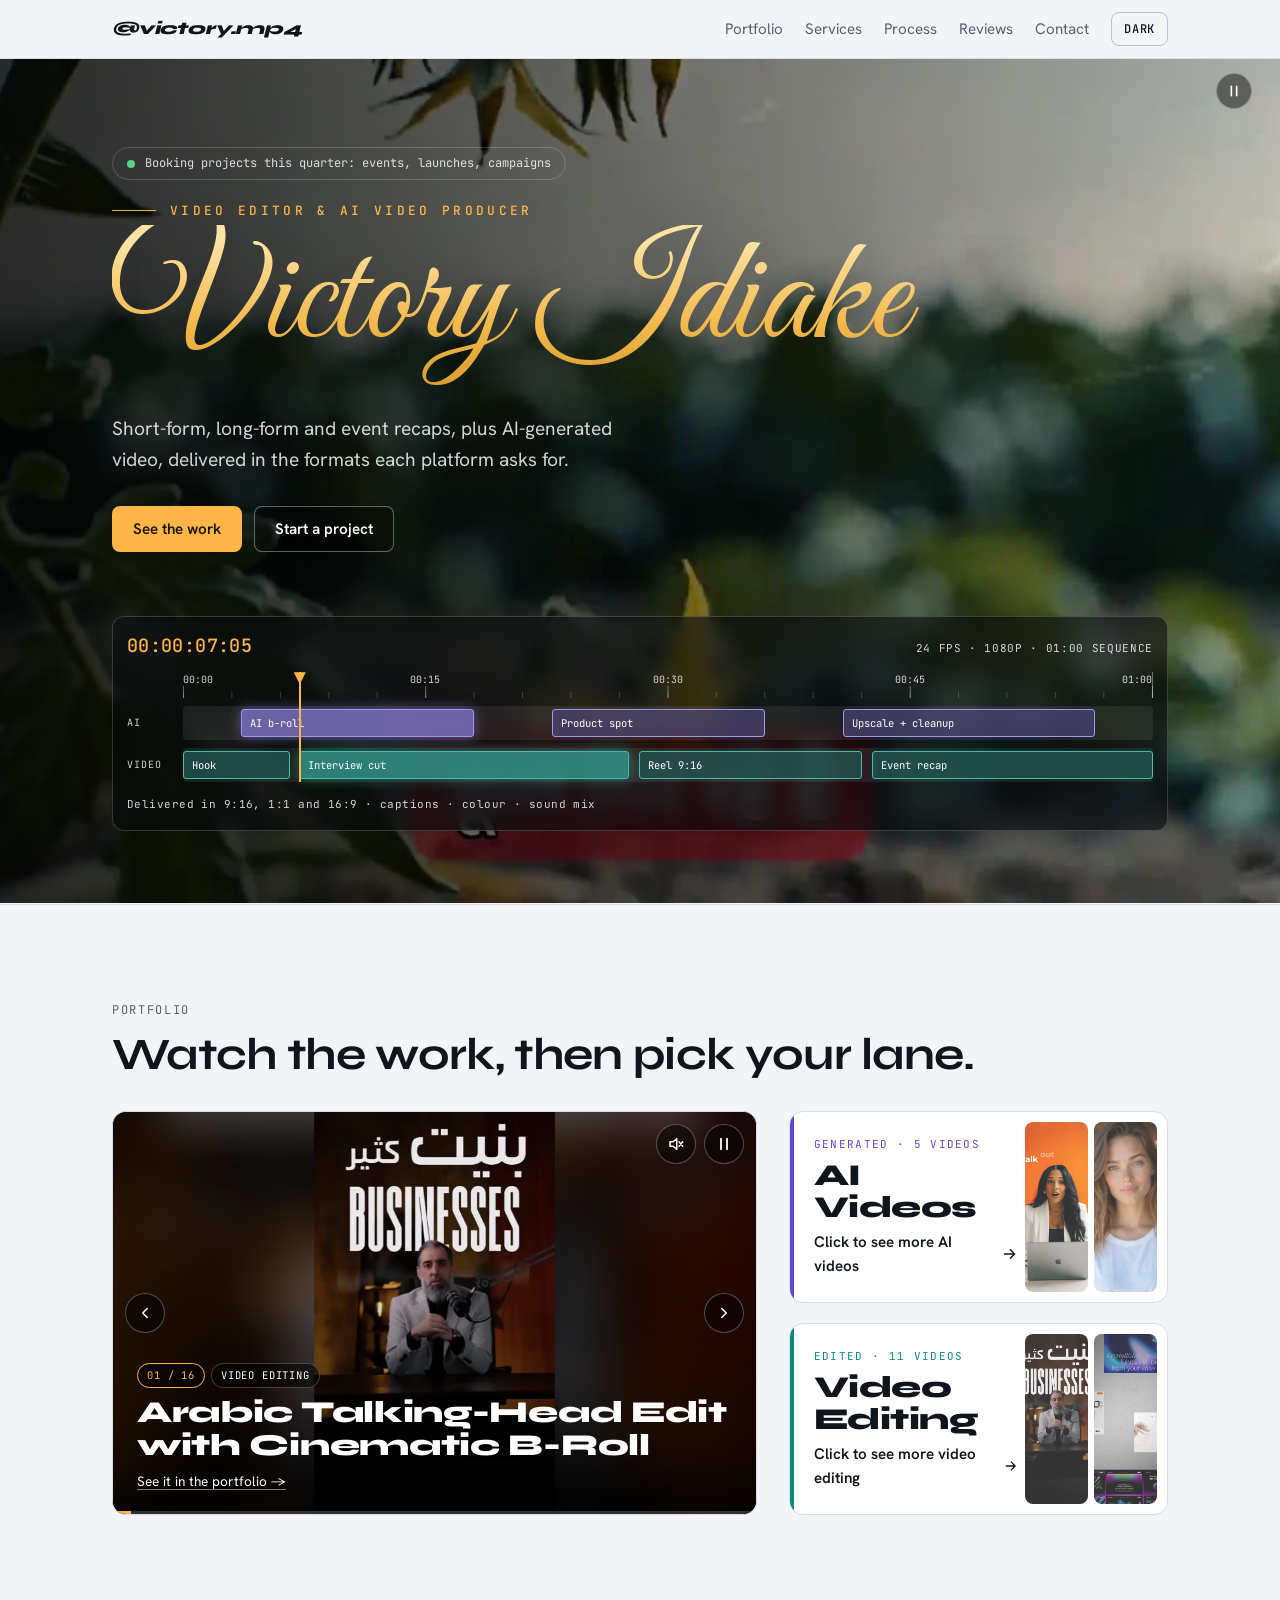
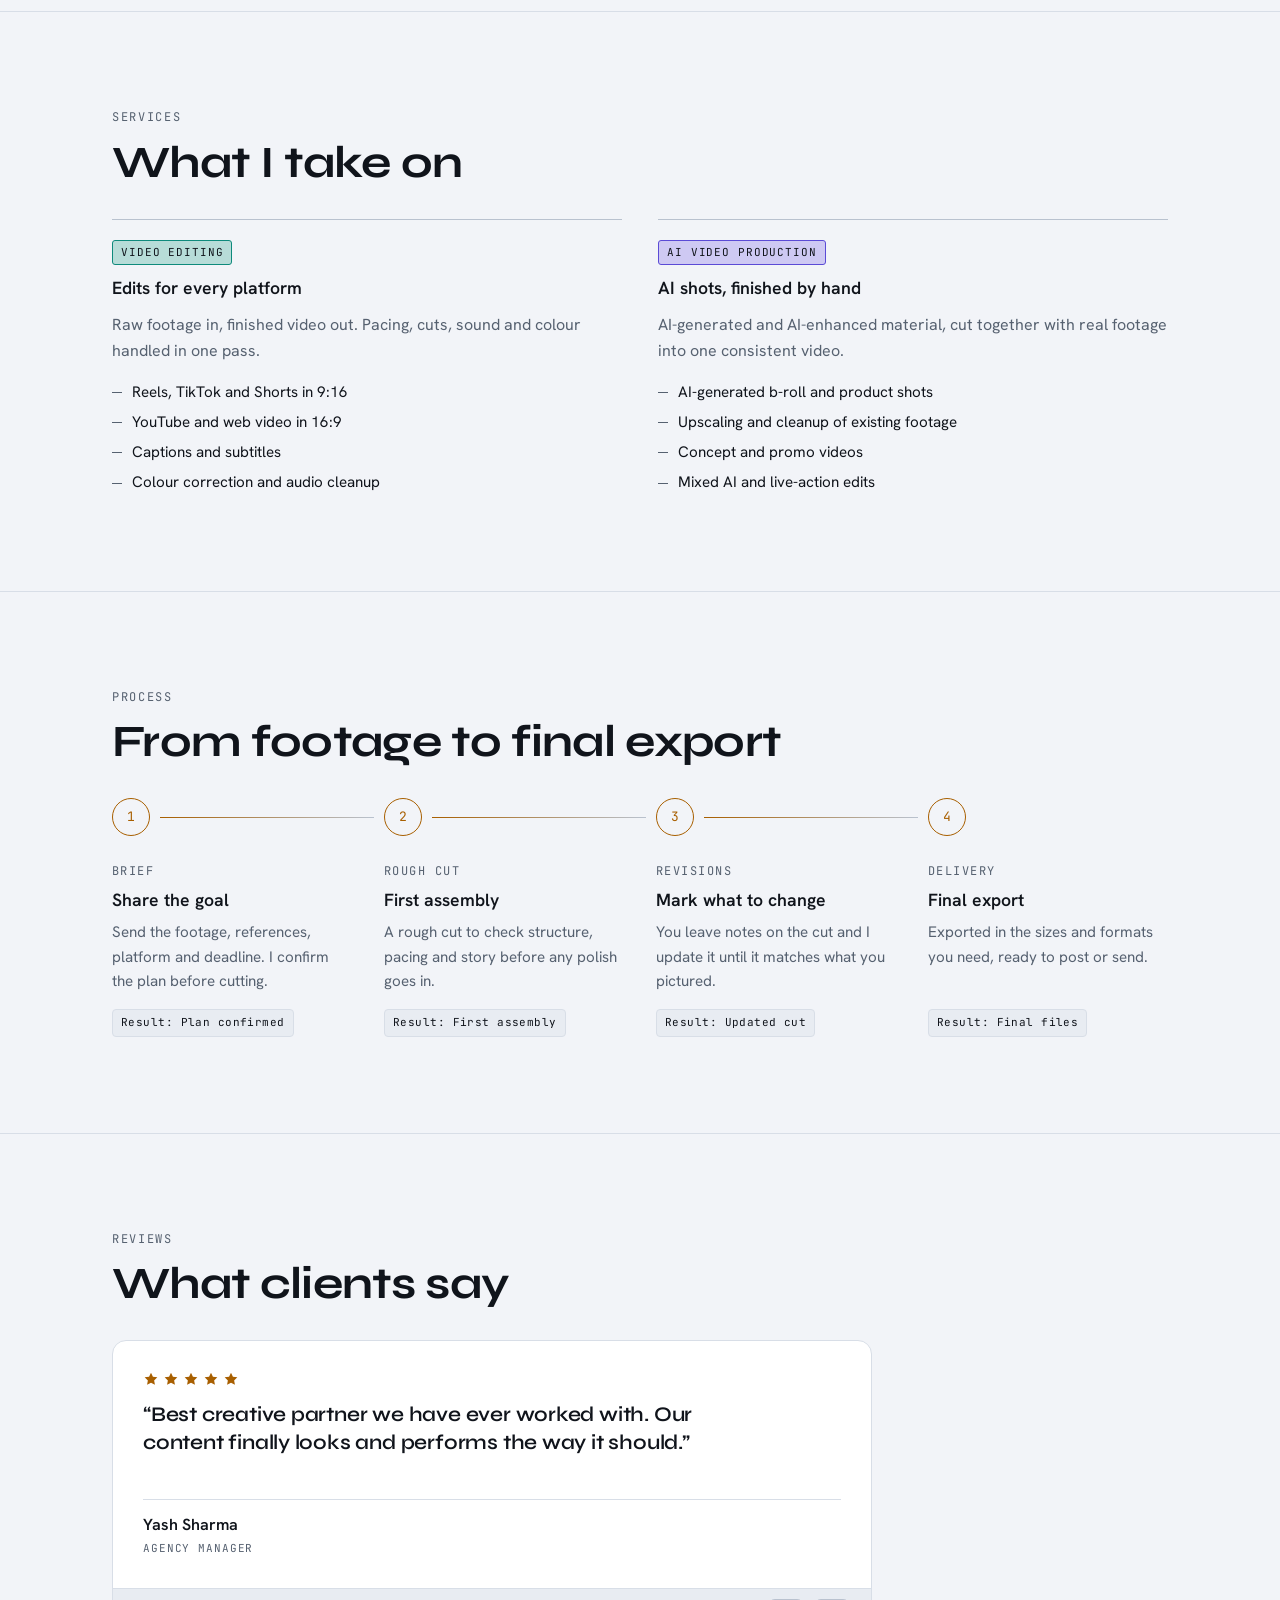
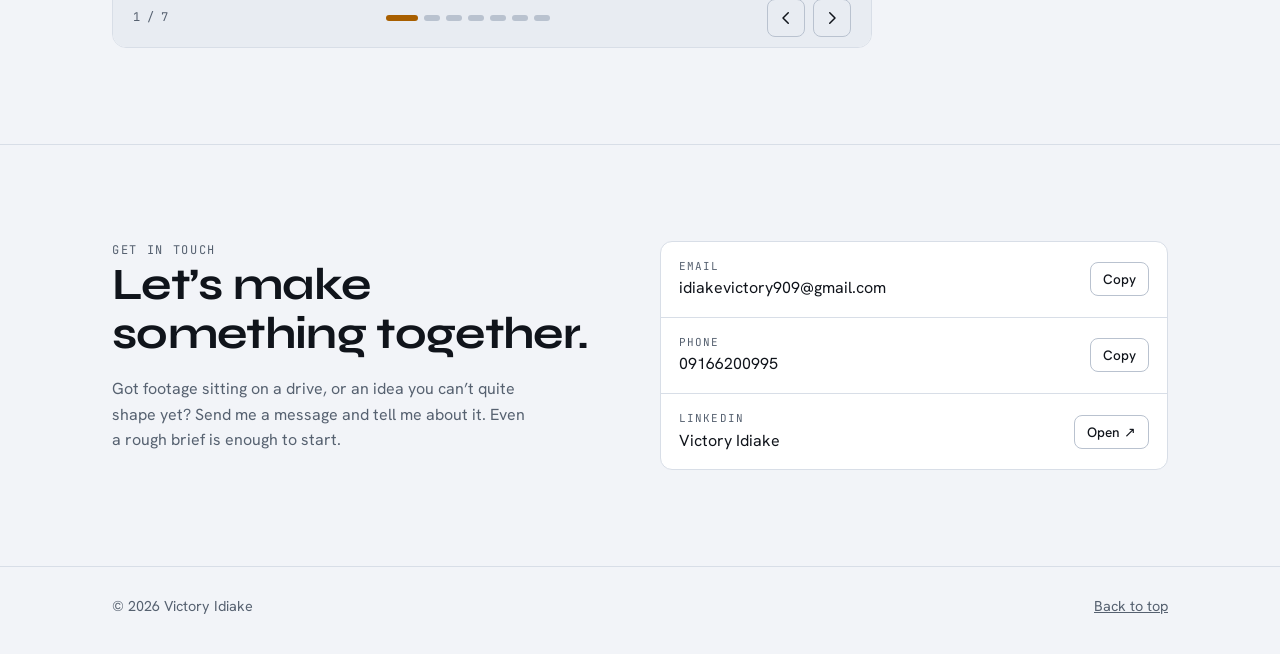
==== commit 4a00d1b4: "Header: remove 'Video editor' label next to the brand Co-Authored-By: Claude Sonnet 5.5 <noreply@ant" ====
--- a/index.html
+++ b/index.html
@@ -13,7 +13,7 @@
 <body>
 <header class="site-header">
   <div class="wrap bar">
-    <a class="brand" href="#top"><em>@victory.mp4</em> <small>Video editor</small></a>
+    <a class="brand" href="#top"><em>@victory.mp4</em></a>
     <div class="bar-right">
       <nav class="nav-links" aria-label="Sections">
         <a href="#work">Portfolio</a>
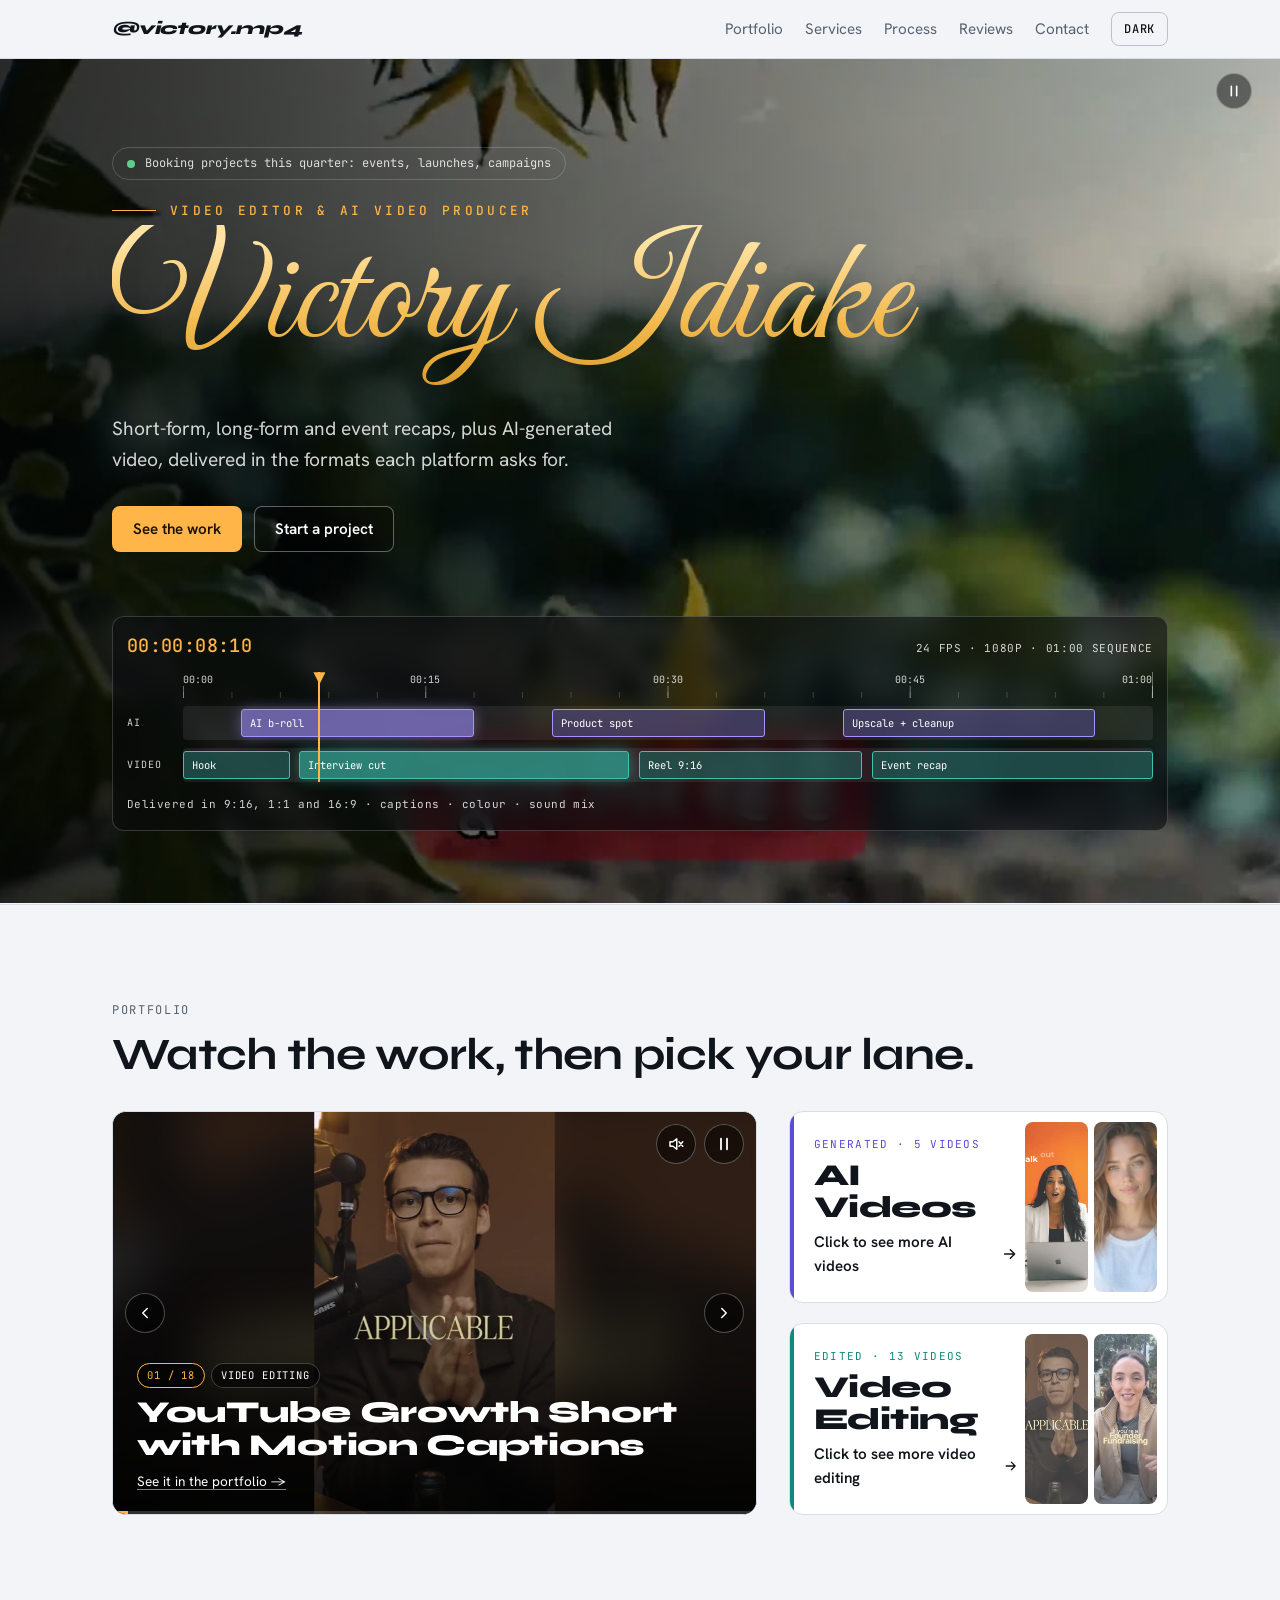
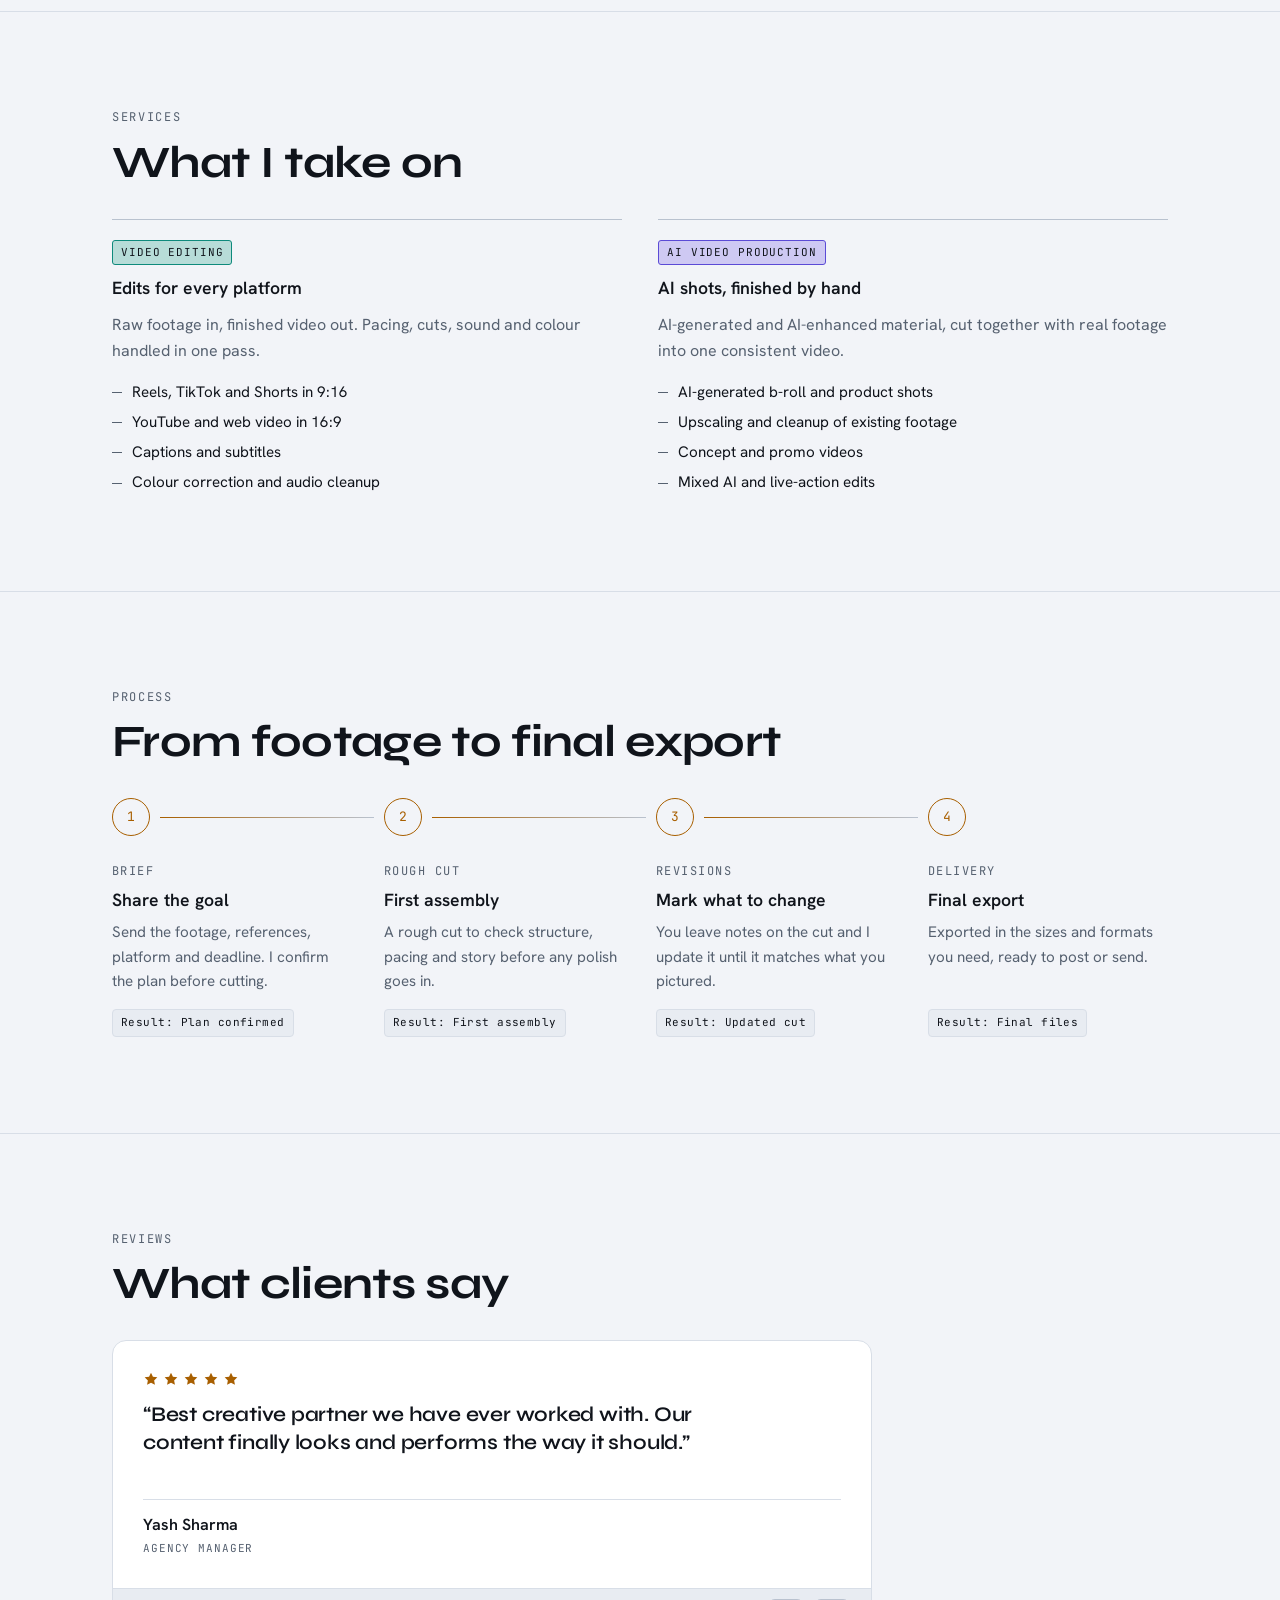
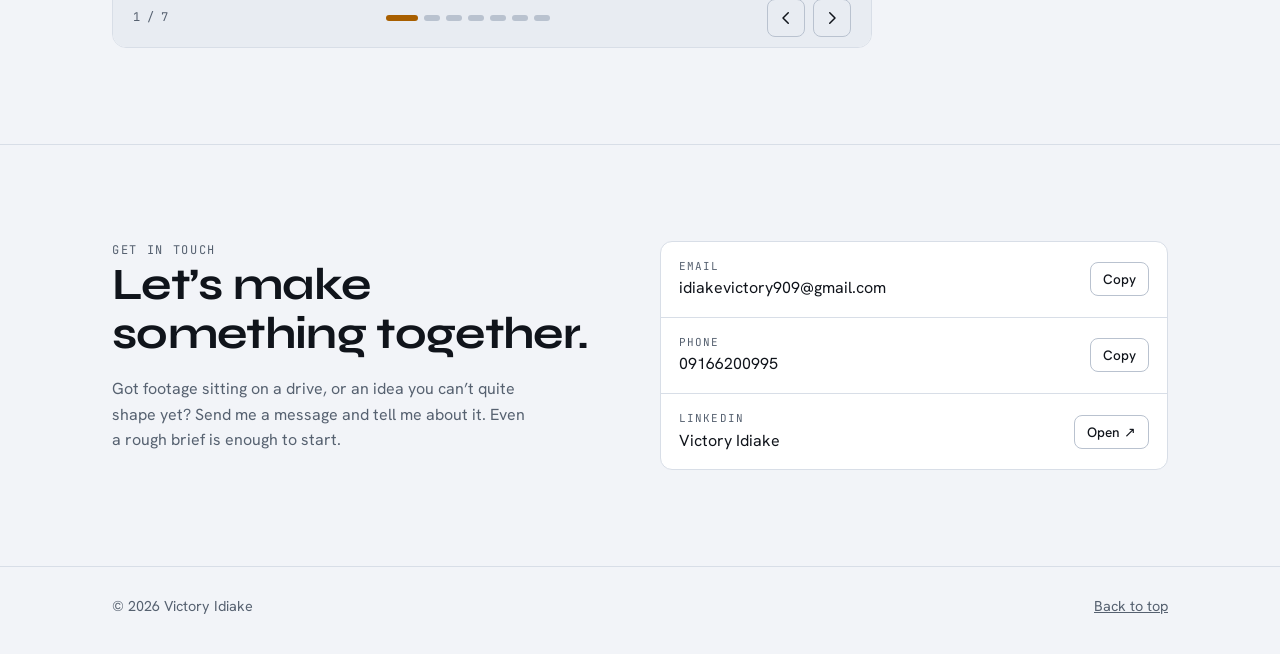
==== commit 321f82d9: "Add two vertical video editing shorts Co-Authored-By: Claude Sonnet 5.5 <noreply@anthropic.com> Clau" ====
--- a/index.html
+++ b/index.html
@@ -121,9 +121,9 @@
           </span>
         </a>
         <a class="pick" href="video-editing.html" style="--c: var(--c-video)">
-          <span class="pick-thumbs" aria-hidden="true"><img src="assets/thumbs/19.jpg" alt="" loading="lazy"><img src="assets/thumbs/18.jpg" alt="" loading="lazy"><img src="assets/thumbs/17.jpg" alt="" loading="lazy"></span>
+          <span class="pick-thumbs" aria-hidden="true"><img src="assets/thumbs/21.jpg" alt="" loading="lazy"><img src="assets/thumbs/20.jpg" alt="" loading="lazy"><img src="assets/thumbs/19.jpg" alt="" loading="lazy"></span>
           <span class="pick-body">
-            <span class="pick-kicker">Edited · 11 videos</span>
+            <span class="pick-kicker">Edited · 13 videos</span>
             <span class="pick-title">Video Editing</span>
             <span class="pick-cta">Click to see more video editing <svg viewBox="0 0 24 24" width="18" height="18" aria-hidden="true"><path d="M5 12h14M13 6l6 6-6 6" fill="none" stroke="currentColor" stroke-width="2" stroke-linecap="round" stroke-linejoin="round"/></svg></span>
           </span>
@@ -327,6 +327,26 @@
   (function () {
     var items = [
   {
+    "id": "21",
+    "title": "YouTube Growth Short with Motion Captions",
+    "kind": "Video editing",
+    "thumb": "assets/thumbs/21.jpg",
+    "link": "assets/clips/youtube-growth-short.mp4",
+    "clip": "assets/clips/youtube-growth-short.mp4",
+    "ar": "9 / 16",
+    "page": "video-editing.html"
+  },
+  {
+    "id": "20",
+    "title": "Talking-Head Short with Dynamic Captions",
+    "kind": "Video editing",
+    "thumb": "assets/thumbs/20.jpg",
+    "link": "assets/clips/talking-head-captions.mp4",
+    "clip": "assets/clips/talking-head-captions.mp4",
+    "ar": "9 / 16",
+    "page": "video-editing.html"
+  },
+  {
     "id": "19",
     "title": "Arabic Talking-Head Edit with Cinematic B-Roll",
     "kind": "Video editing",
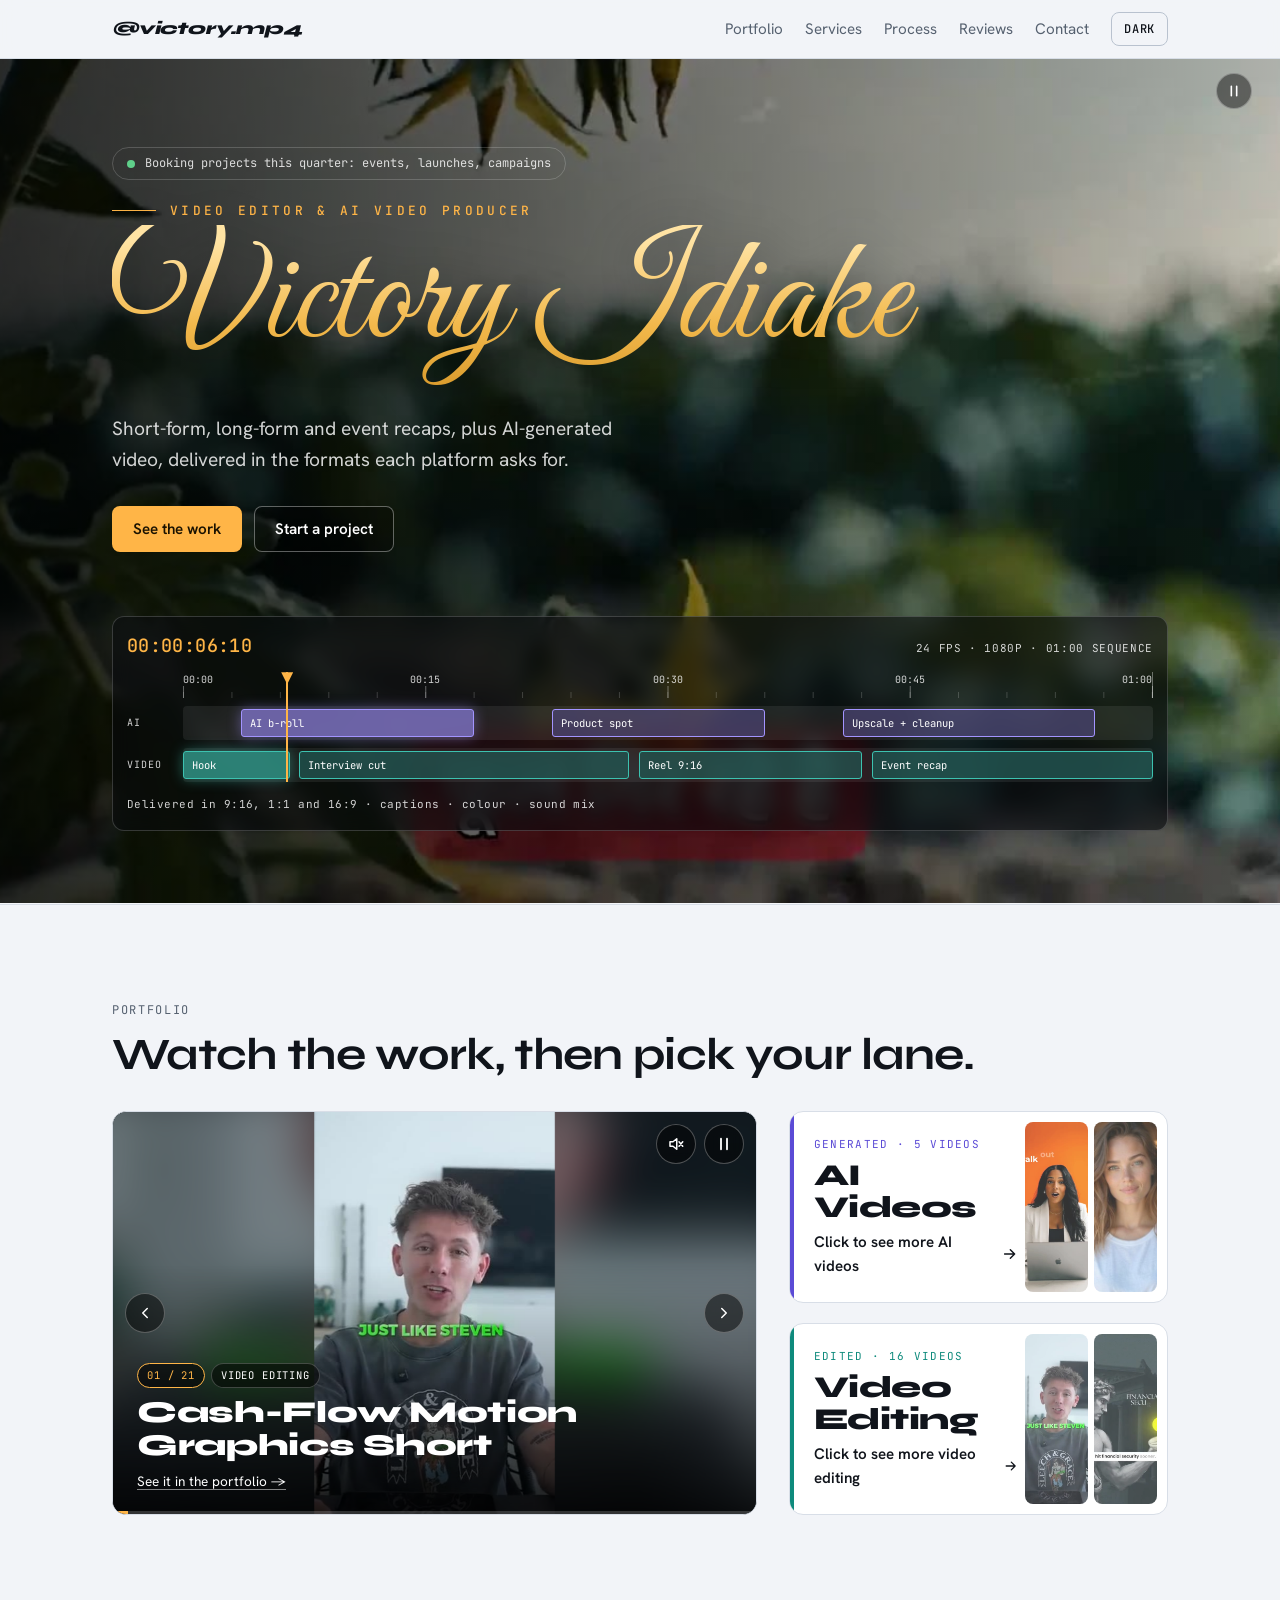
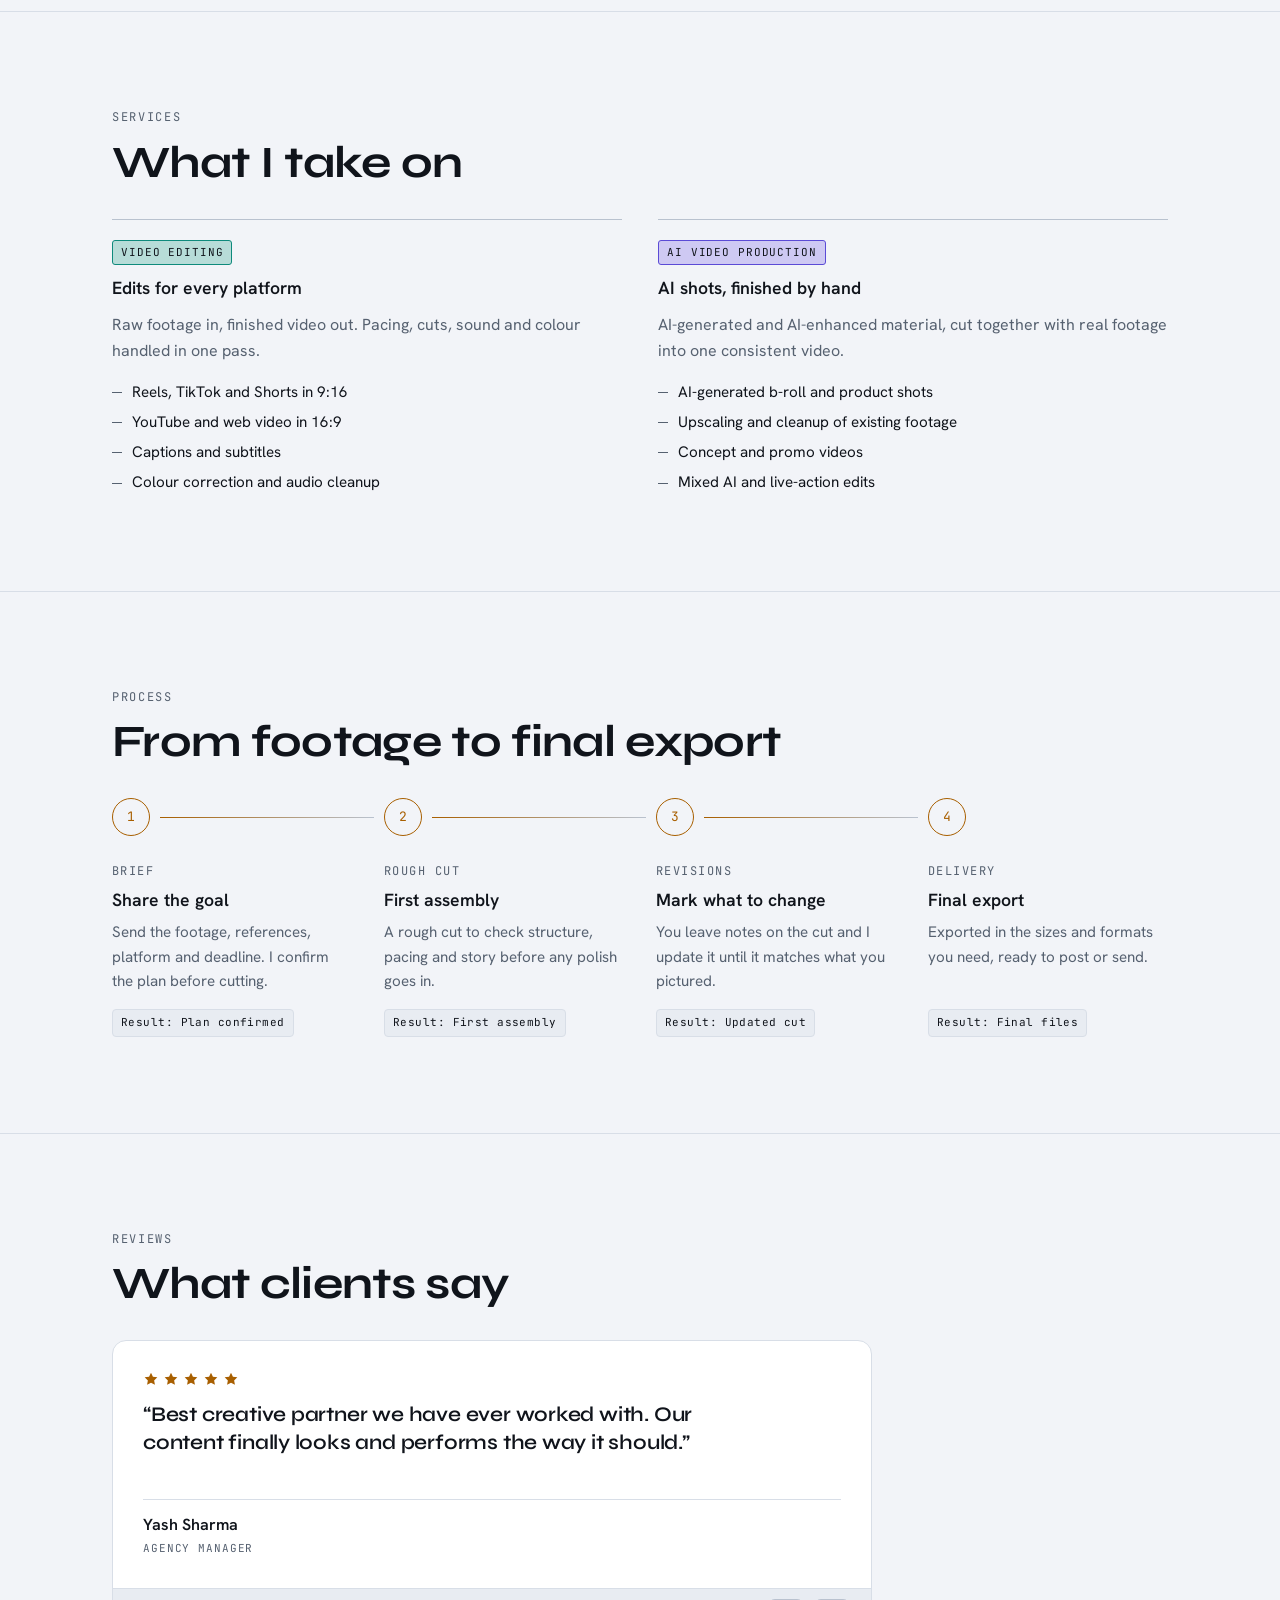
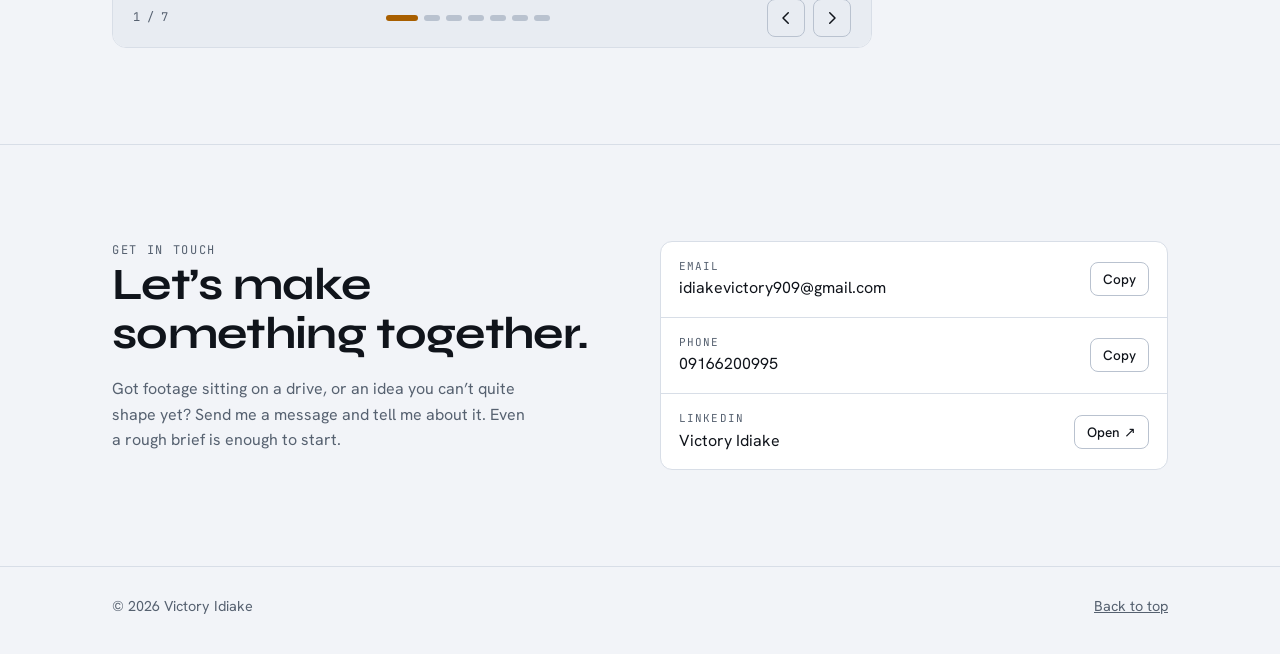
==== commit b5120a9a: "Add three more video editing videos Co-Authored-By: Claude Sonnet 5.5 <noreply@anthropic.com> Claude" ====
--- a/index.html
+++ b/index.html
@@ -121,9 +121,9 @@
           </span>
         </a>
         <a class="pick" href="video-editing.html" style="--c: var(--c-video)">
-          <span class="pick-thumbs" aria-hidden="true"><img src="assets/thumbs/21.jpg" alt="" loading="lazy"><img src="assets/thumbs/20.jpg" alt="" loading="lazy"><img src="assets/thumbs/19.jpg" alt="" loading="lazy"></span>
+          <span class="pick-thumbs" aria-hidden="true"><img src="assets/thumbs/24.jpg" alt="" loading="lazy"><img src="assets/thumbs/23.jpg" alt="" loading="lazy"><img src="assets/thumbs/22.jpg" alt="" loading="lazy"></span>
           <span class="pick-body">
-            <span class="pick-kicker">Edited · 13 videos</span>
+            <span class="pick-kicker">Edited · 16 videos</span>
             <span class="pick-title">Video Editing</span>
             <span class="pick-cta">Click to see more video editing <svg viewBox="0 0 24 24" width="18" height="18" aria-hidden="true"><path d="M5 12h14M13 6l6 6-6 6" fill="none" stroke="currentColor" stroke-width="2" stroke-linecap="round" stroke-linejoin="round"/></svg></span>
           </span>
@@ -327,6 +327,36 @@
   (function () {
     var items = [
   {
+    "id": "24",
+    "title": "Cash-Flow Motion Graphics Short",
+    "kind": "Video editing",
+    "thumb": "assets/thumbs/24.jpg",
+    "link": "assets/clips/cash-motion-graphics-short.mp4",
+    "clip": "assets/clips/cash-motion-graphics-short.mp4",
+    "ar": "9 / 16",
+    "page": "video-editing.html"
+  },
+  {
+    "id": "23",
+    "title": "Illustrated Motion Graphics Short",
+    "kind": "Video editing",
+    "thumb": "assets/thumbs/23.jpg",
+    "link": "assets/clips/illustrated-motion-short.mp4",
+    "clip": "assets/clips/illustrated-motion-short.mp4",
+    "ar": "9 / 16",
+    "page": "video-editing.html"
+  },
+  {
+    "id": "22",
+    "title": "Before & After: Real Estate Reel",
+    "kind": "Video editing",
+    "thumb": "assets/thumbs/22.jpg",
+    "link": "assets/clips/before-after-real-estate.mp4",
+    "clip": "assets/clips/before-after-real-estate.mp4",
+    "ar": "16 / 9",
+    "page": "video-editing.html"
+  },
+  {
     "id": "21",
     "title": "YouTube Growth Short with Motion Captions",
     "kind": "Video editing",
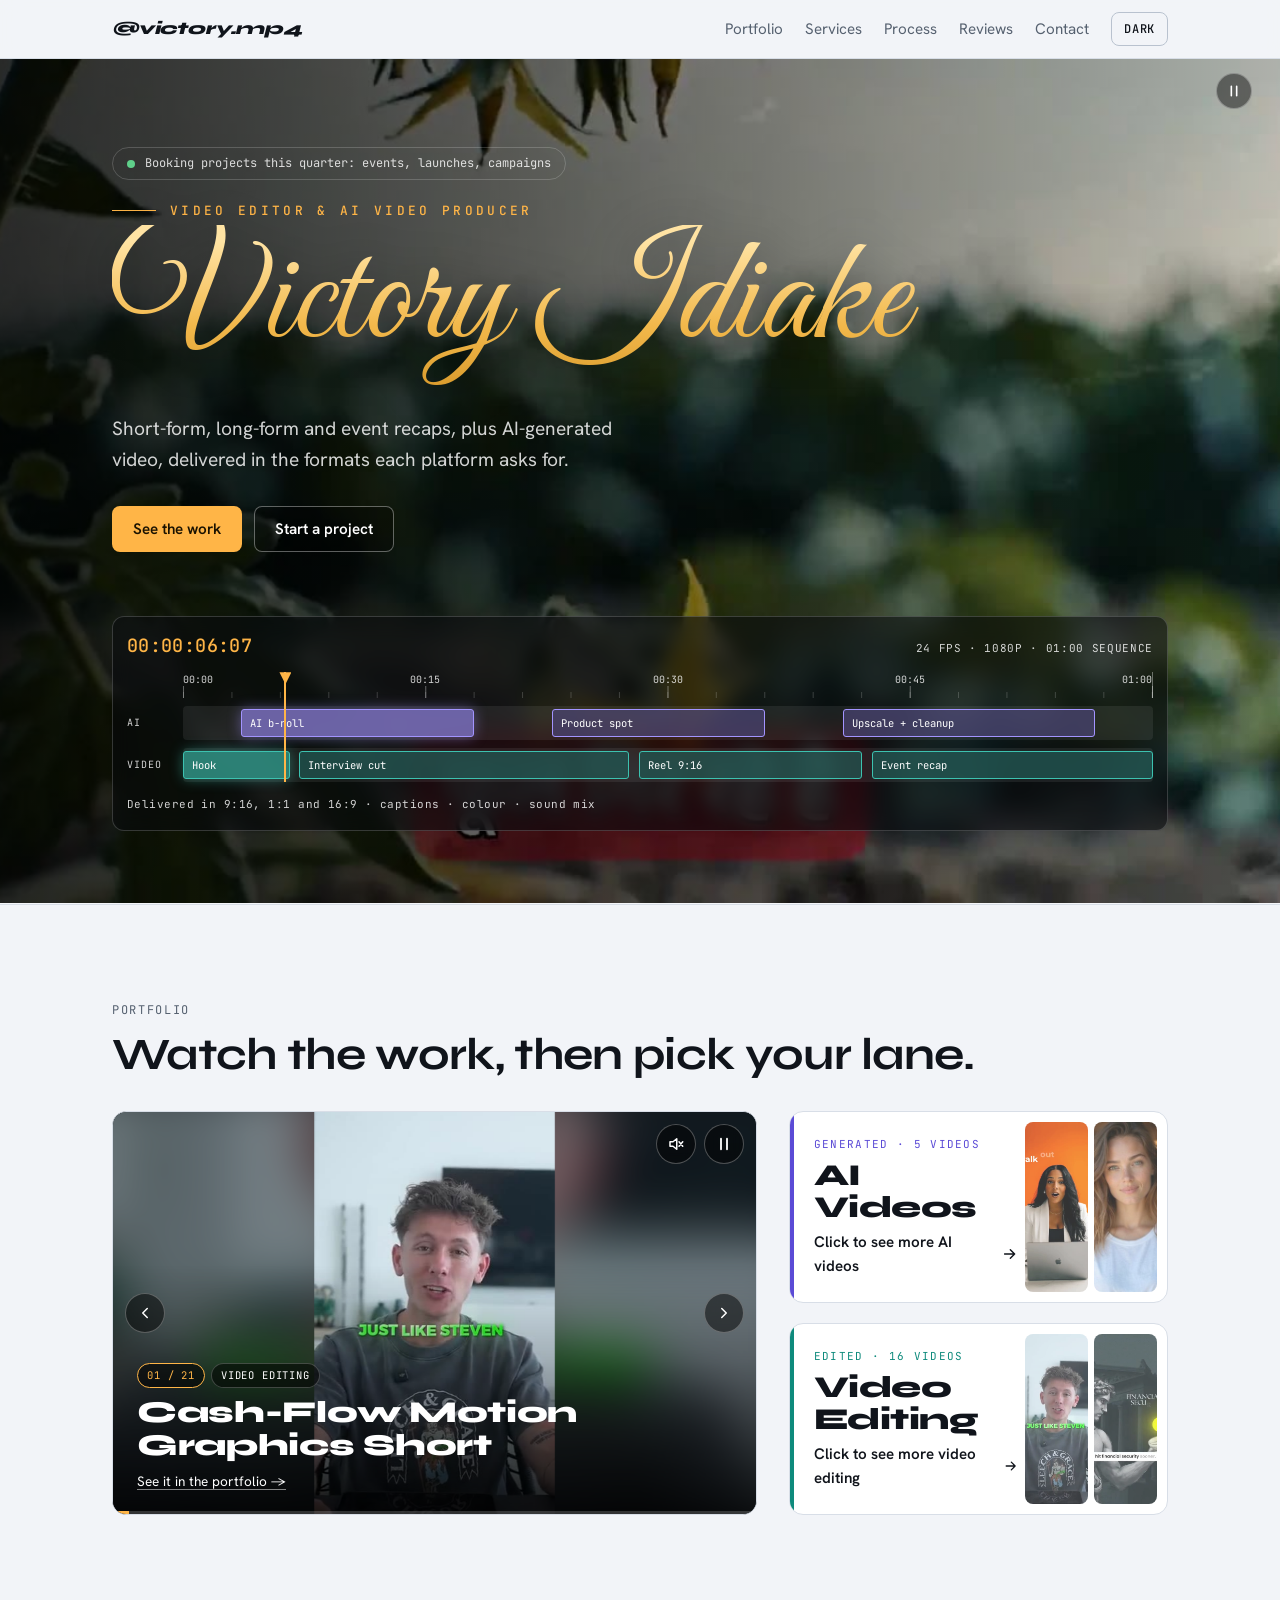
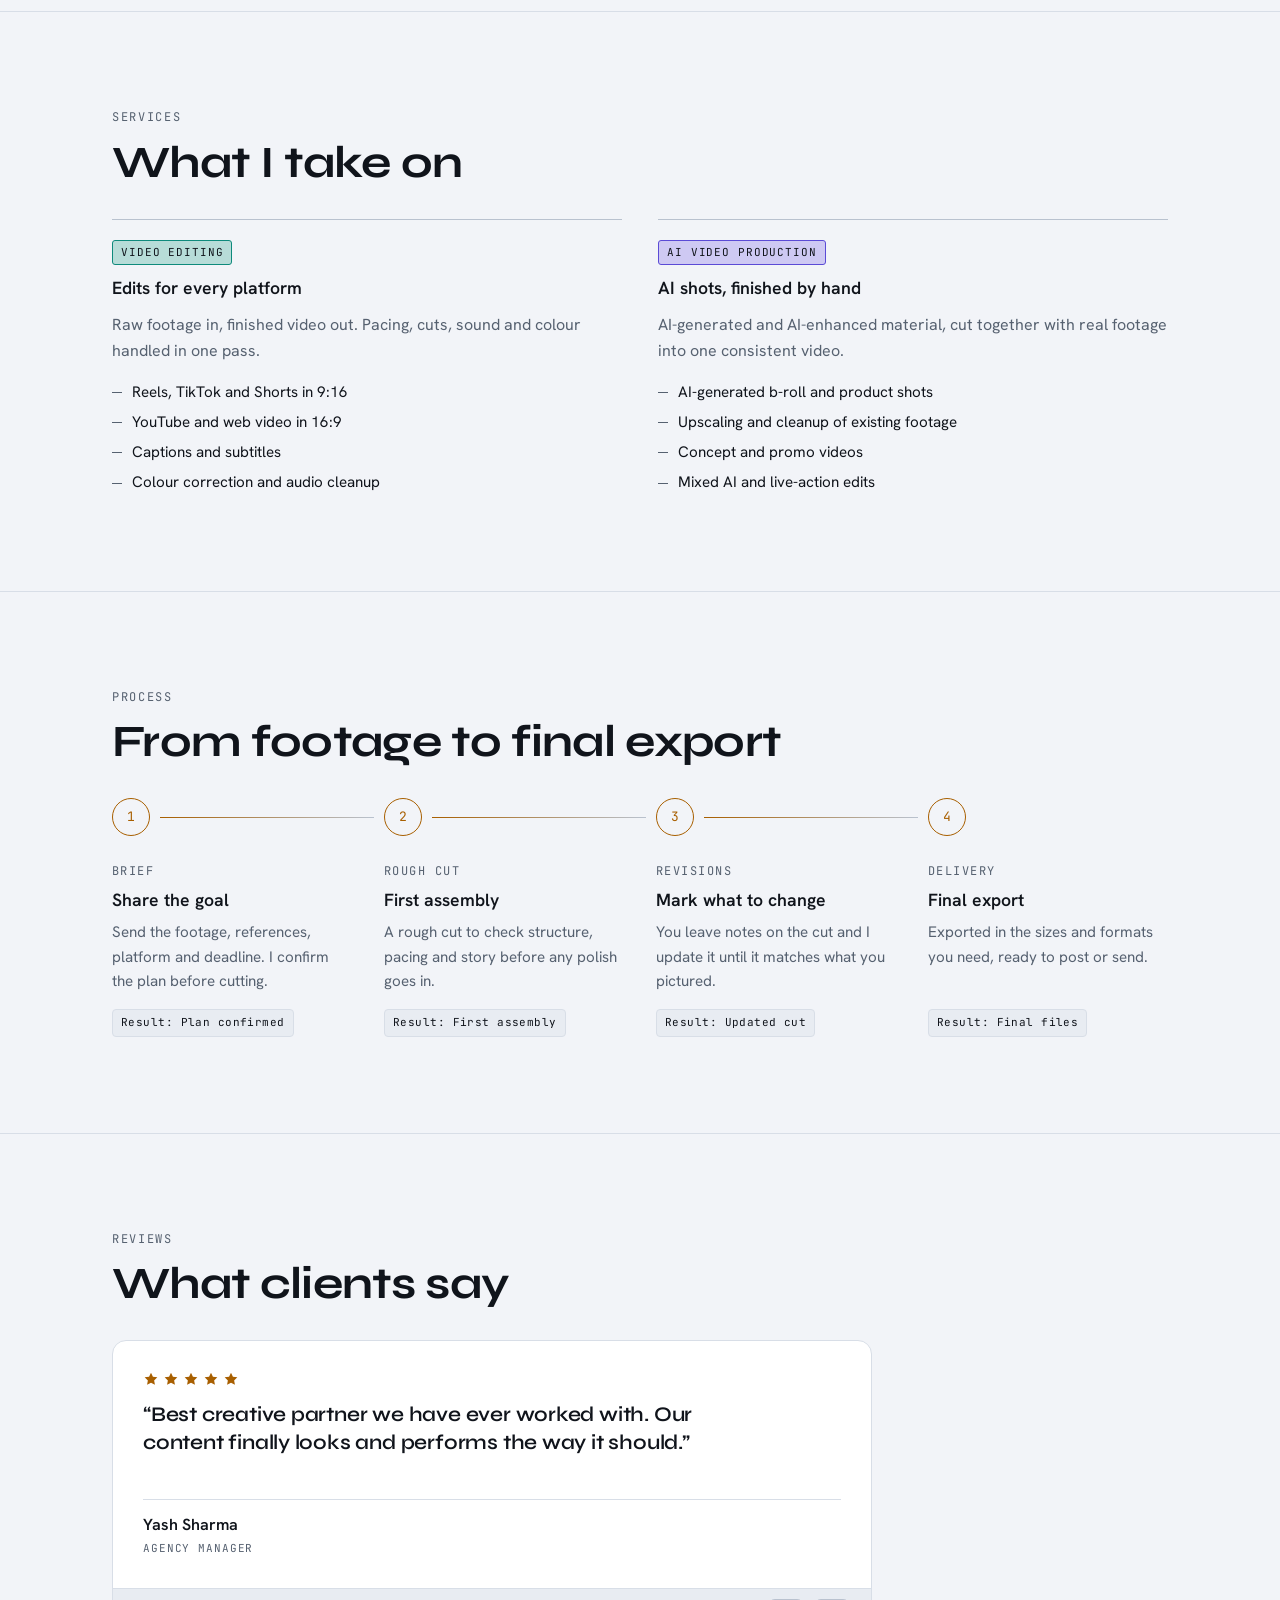
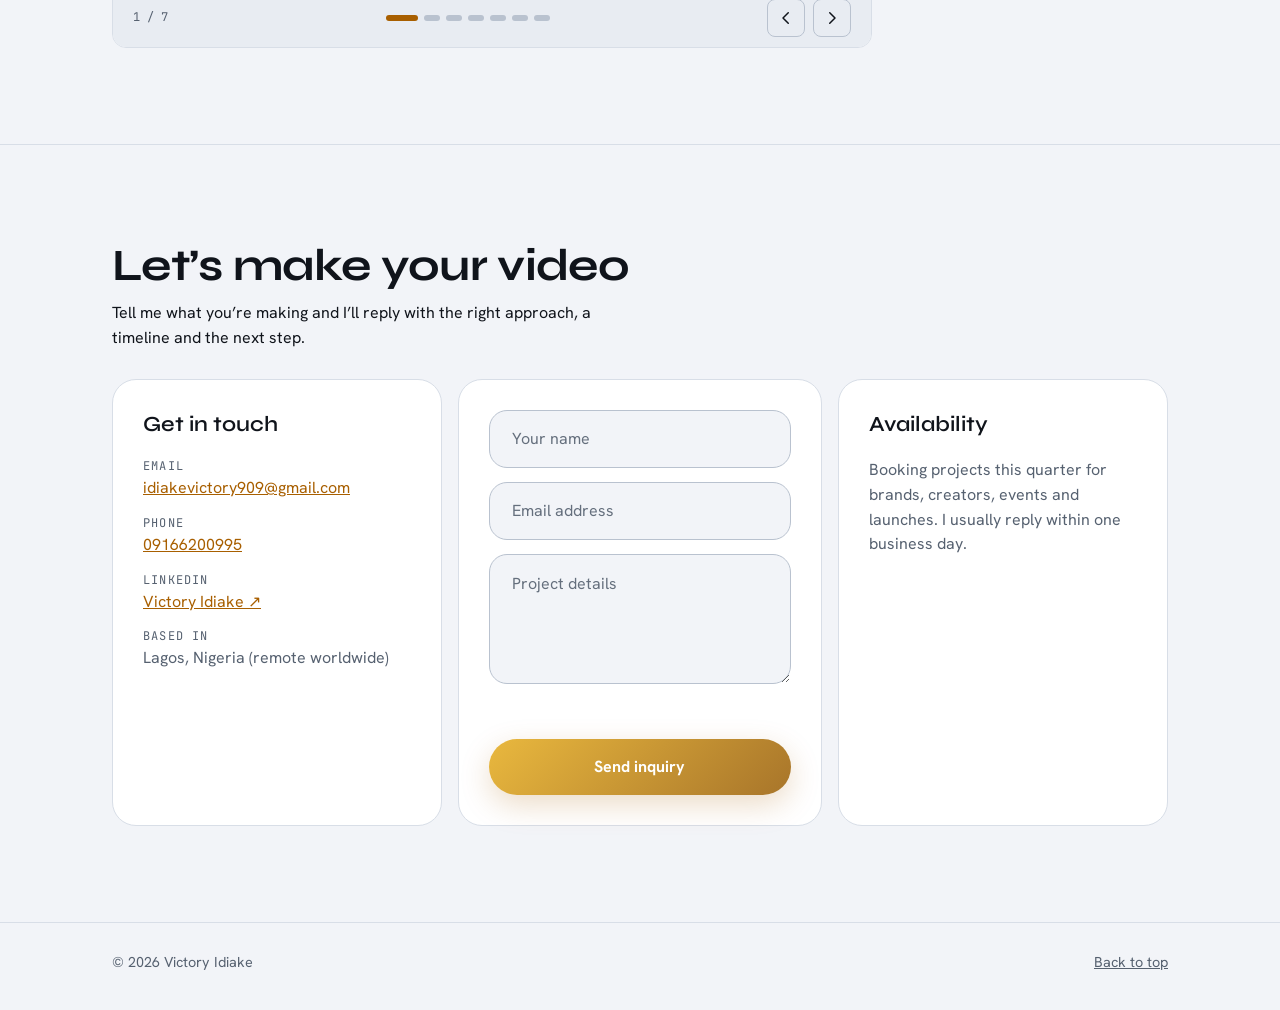
==== commit ce385408: "New contact section: details, form and availability cards on every page Co-Authored-By: Claude Sonne" ====
--- a/index.html
+++ b/index.html
@@ -268,24 +268,29 @@
   </section>
 
   <section class="block" id="contact">
-    <div class="wrap contact-grid">
-      <div>
-        <p class="eyebrow">Get in touch</p>
-        <h2>Let’s make something together.</h2>
-        <p class="lead">Got footage sitting on a drive, or an idea you can’t quite shape yet? Send me a message and tell me about it. Even a rough brief is enough to start.</p>
-      </div>
-      <div class="rows">
-        <div class="row">
-          <div><div class="label">Email</div><div class="value" id="v-email">idiakevictory909@gmail.com</div></div>
-          <button class="copy" type="button" data-target="v-email">Copy</button>
-        </div>
-        <div class="row">
-          <div><div class="label">Phone</div><div class="value" id="v-phone">09166200995</div></div>
-          <button class="copy" type="button" data-target="v-phone">Copy</button>
-        </div>
-        <div class="row">
-          <div><div class="label">LinkedIn</div><div class="value">Victory Idiake</div></div>
-          <a class="out" href="https://www.linkedin.com/in/victory-idiake-581758333" target="_blank" rel="noopener">Open ↗</a>
+    <div class="wrap">
+      <div class="bk-head">
+        <h2>Let’s make your video</h2>
+        <p class="lead">Tell me what you’re making and I’ll reply with the right approach, a timeline and the next step.</p>
+      </div>
+      <div class="bk-grid">
+        <div class="bk-card">
+          <h3>Get in touch</h3>
+          <p class="bk-line"><span>Email</span> <a href="mailto:idiakevictory909@gmail.com">idiakevictory909@gmail.com</a></p>
+            <p class="bk-line"><span>Phone</span> <a href="tel:+2349166200995">09166200995</a></p>
+          <p class="bk-line"><span>LinkedIn</span> <a href="https://www.linkedin.com/in/victory-idiake-581758333" target="_blank" rel="noopener">Victory Idiake ↗</a></p>
+          <p class="bk-line"><span>Based in</span> Lagos, Nigeria (remote worldwide)</p>
+        </div>
+        <form class="bk-card bk-form" id="brief-form" novalidate>
+          <label class="bf-field"><span class="sr">Your name</span><input type="text" name="name" placeholder="Your name" autocomplete="name" required></label>
+          <label class="bf-field"><span class="sr">Email address</span><input type="email" name="email" placeholder="Email address" autocomplete="email" required></label>
+          <label class="bf-field"><span class="sr">Project details</span><textarea name="concept" rows="4" placeholder="Project details" required></textarea></label>
+          <p class="bf-msg" id="bf-msg" role="status" aria-live="polite"></p>
+          <button class="bk-send" type="submit">Send inquiry</button>
+        </form>
+        <div class="bk-card">
+          <h3>Availability</h3>
+          <p>Booking projects this quarter for brands, creators, events and launches. I usually reply within one business day.</p>
         </div>
       </div>
     </div>
@@ -298,6 +303,21 @@
     <a href="#top">Back to top</a>
   </div>
 </footer>
+
+<script>
+(function(){
+  var f=document.getElementById('brief-form'); if(!f) return;
+  var msg=document.getElementById('bf-msg');
+  f.addEventListener('submit',function(e){
+    e.preventDefault();
+    var n=f.name.value.trim(), m=f.email.value.trim(), s=(f.subject?f.subject.value.trim():''), c=f.concept.value.trim();
+    if(!n||!m||!c||!/^\S+@\S+\.\S+$/.test(m)){ msg.textContent='Please add your name, a valid email and a few words about the project.'; msg.className='bf-msg err'; return; }
+    var body='Name: '+n+'\nEmail: '+m+'\n\n'+c;
+    location.href='mailto:idiakevictory909@gmail.com?subject='+encodeURIComponent(s||'Video project')+'&body='+encodeURIComponent(body);
+    msg.textContent='Your email app should open with the brief ready to send. If it does not, write to idiakevictory909@gmail.com.'; msg.className='bf-msg ok';
+  });
+})();
+</script>
 
 <script>
 (function () {
--- a/styles.css
+++ b/styles.css
@@ -445,3 +445,20 @@
   .hero-kicker::before { content: ""; width: 44px; height: 1px; background: var(--accent); }
   .hero-v h1.name { font-family: 'Great Vibes', 'Snell Roundhand', 'Brush Script MT', cursive; font-weight: 400; font-size: clamp(3.6rem, 12.5vw, 9.5rem); line-height: 1.02; letter-spacing: 0; margin: 6px 0 14px; padding-bottom: 0.08em; max-width: none; text-wrap: nowrap; color: #FFD27A; background: linear-gradient(180deg, #FFE3A3 10%, #F2B84B 60%, #D99A2B 100%); -webkit-background-clip: text; background-clip: text; -webkit-text-fill-color: transparent; text-shadow: none; filter: drop-shadow(0 4px 24px rgba(0,0,0,0.45)); }
   .hero-v .lede { max-width: 46ch; }
+
+  /* Book section: three cards (details, form, availability) */
+  .bk-head { margin-bottom: 28px; }
+  .bk-head h2 { margin: 0 0 10px; }
+  .bk-head .lead { max-width: 60ch; }
+  .bk-grid { display: grid; grid-template-columns: 1fr; gap: 16px; }
+  .bk-card { background: var(--surface); border: 1px solid var(--line); border-radius: 24px; padding: 28px 24px; display: flex; flex-direction: column; gap: 14px; }
+  .bk-card h3 { margin: 0 0 6px; font-family: var(--font-display); font-size: 1.35rem; }
+  .bk-card p { margin: 0; color: var(--muted); line-height: 1.55; }
+  .bk-line { display: flex; flex-direction: column; gap: 2px; }
+  .bk-line span { font: 400 0.75rem var(--font-mono); letter-spacing: 0.1em; text-transform: uppercase; color: var(--muted); }
+  .bk-line a { color: var(--accent); overflow-wrap: anywhere; }
+  .bk-card .bf-field input, .bk-card .bf-field textarea { background: var(--bg); border-radius: 18px; }
+  .bk-card .bf-field textarea { min-height: 130px; }
+  .bk-send { height: 56px; border: 0; border-radius: 999px; font: 700 1rem var(--font-body); color: var(--on-accent); background: linear-gradient(135deg, #E9B83E, #A8752A); box-shadow: 0 10px 30px color-mix(in srgb, var(--accent) 22%, transparent); cursor: pointer; }
+  .bk-send:hover { filter: brightness(1.07); }
+  @media (min-width: 900px) { .bk-grid { grid-template-columns: 1fr 1.1fr 1fr; align-items: stretch; } .bk-card { padding: 30px; } }
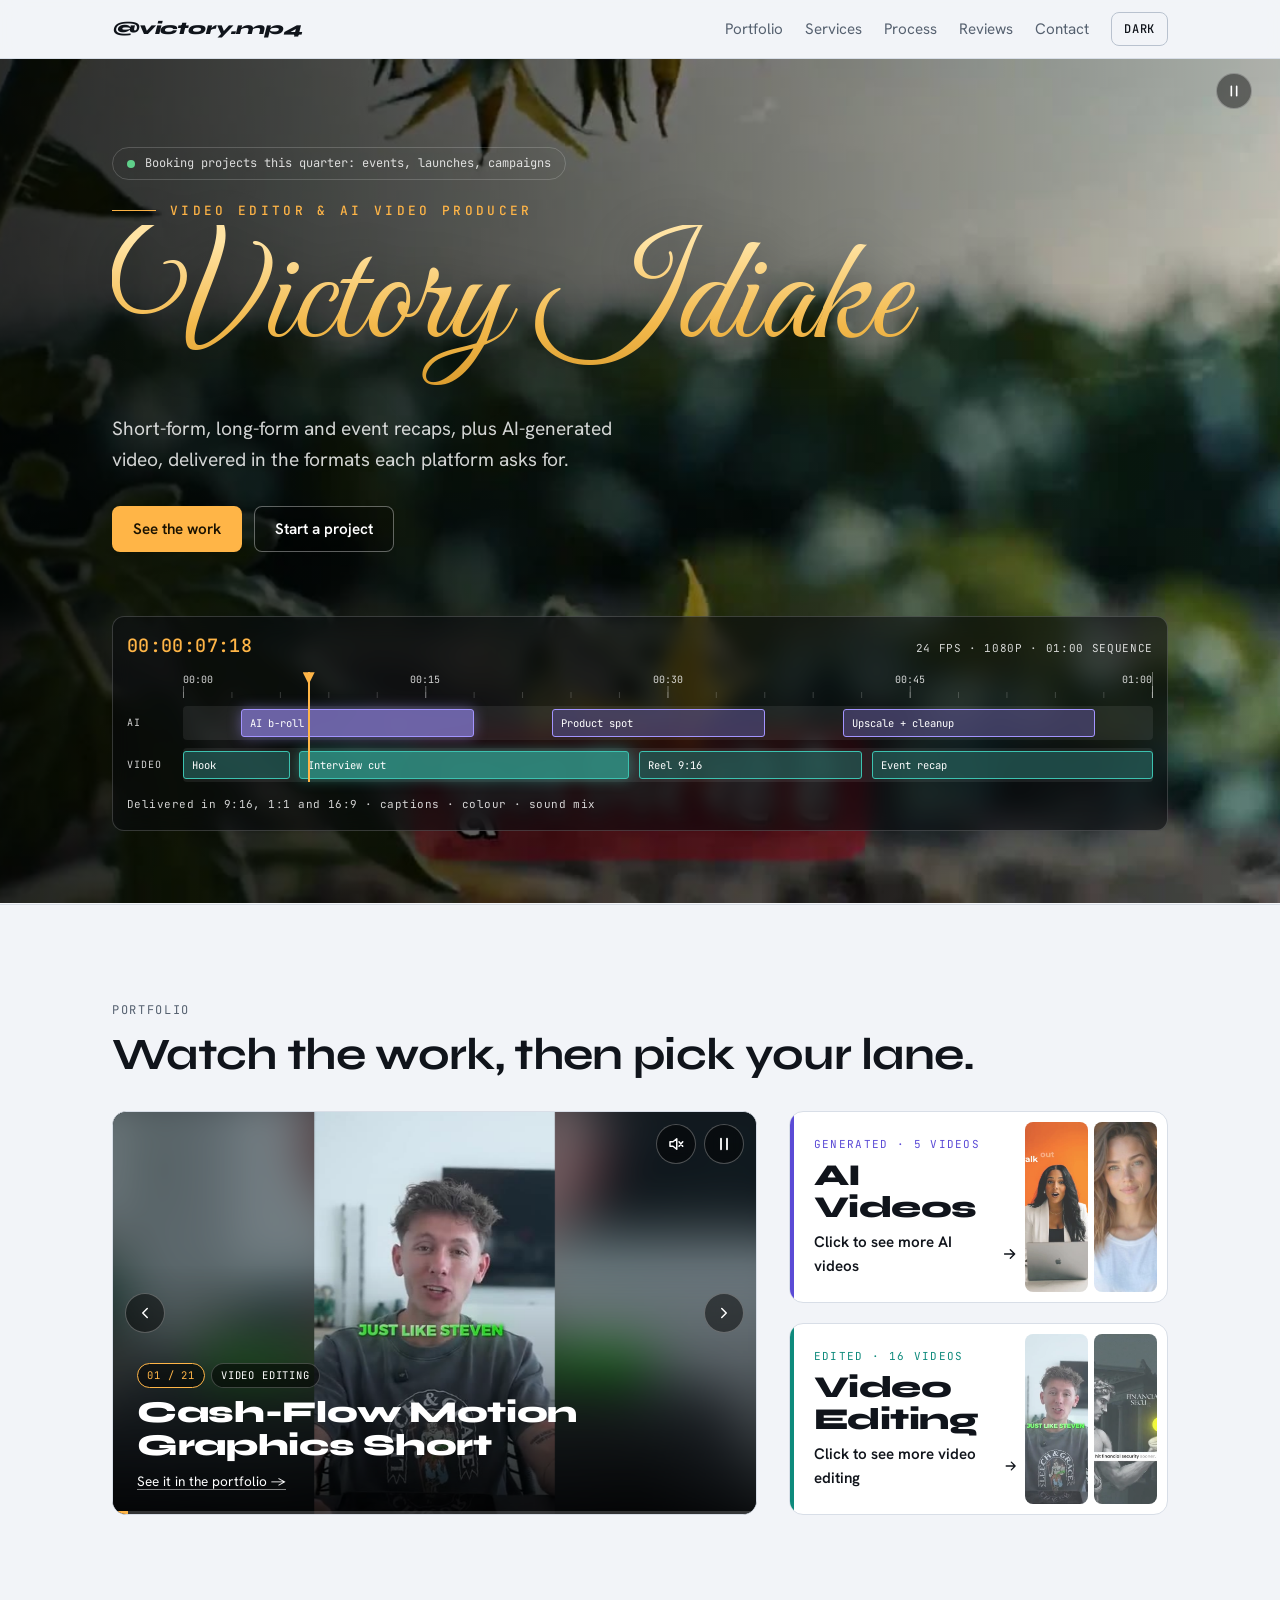
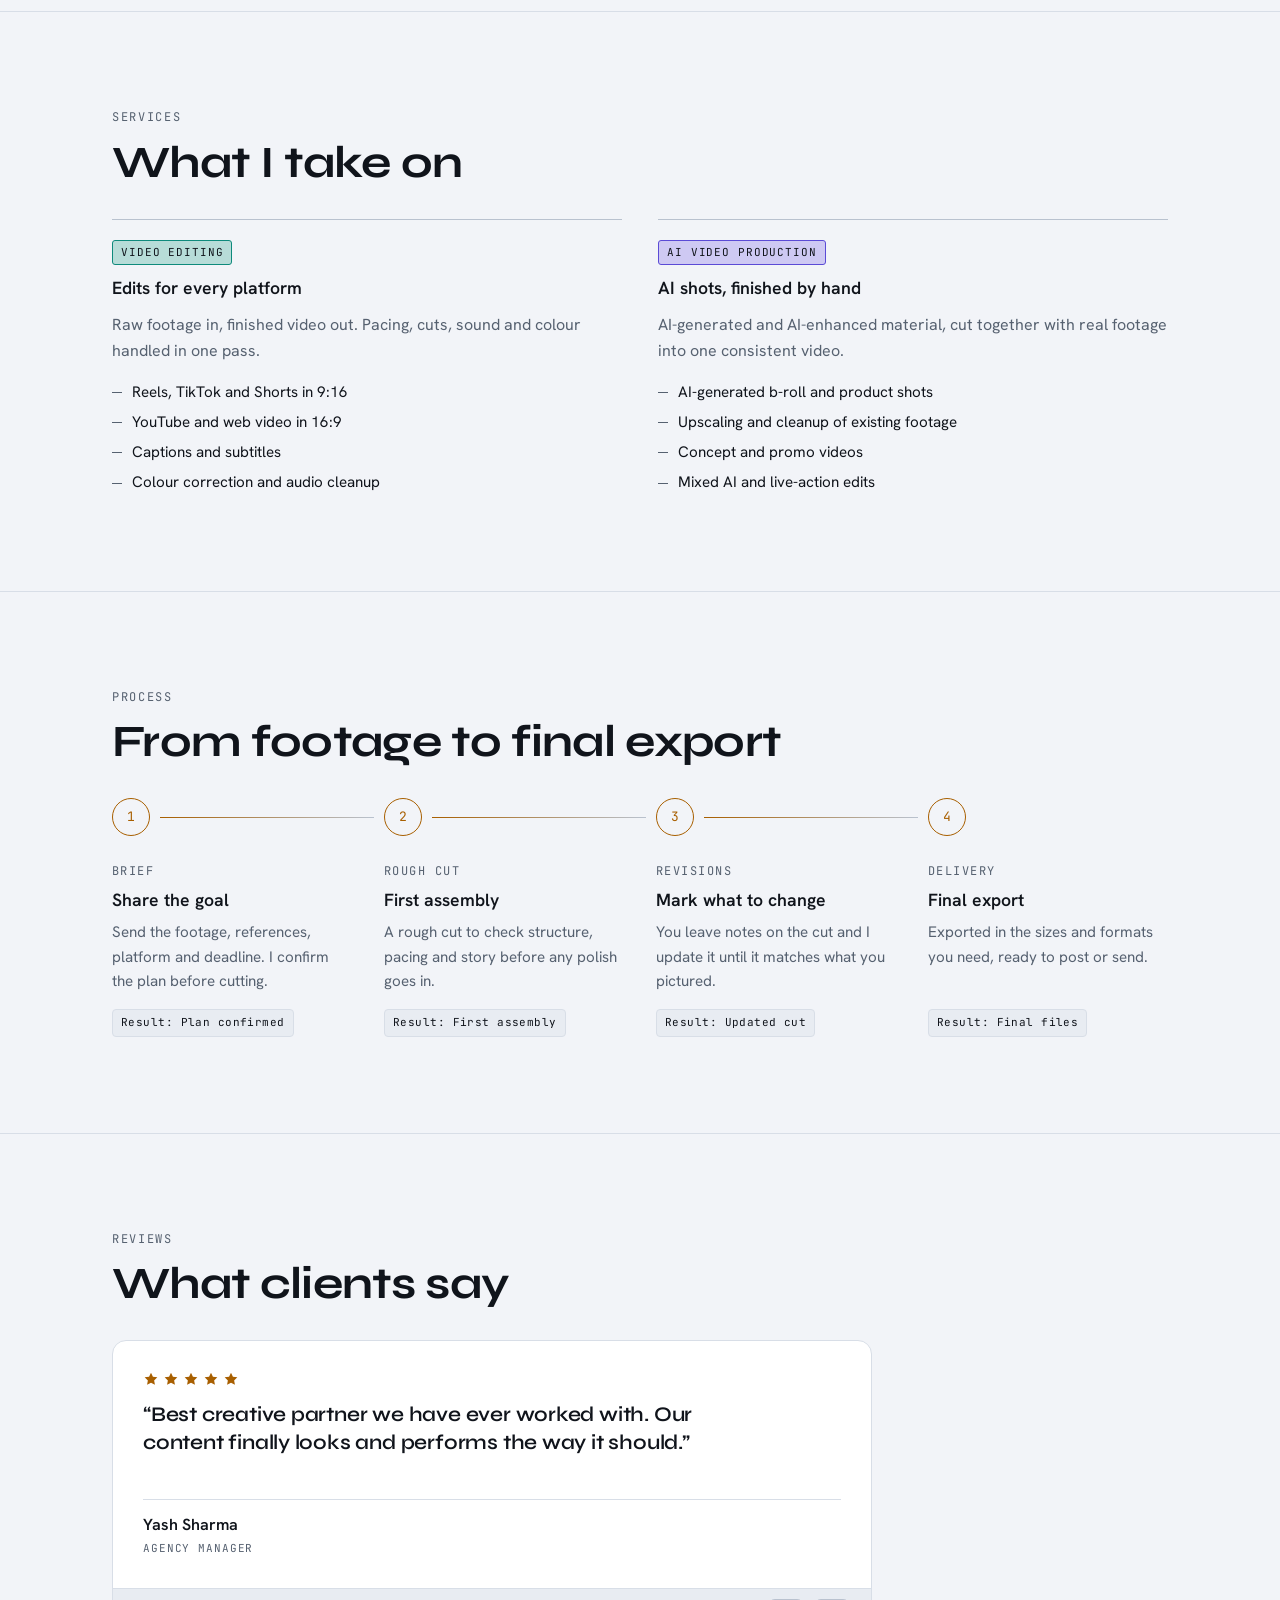
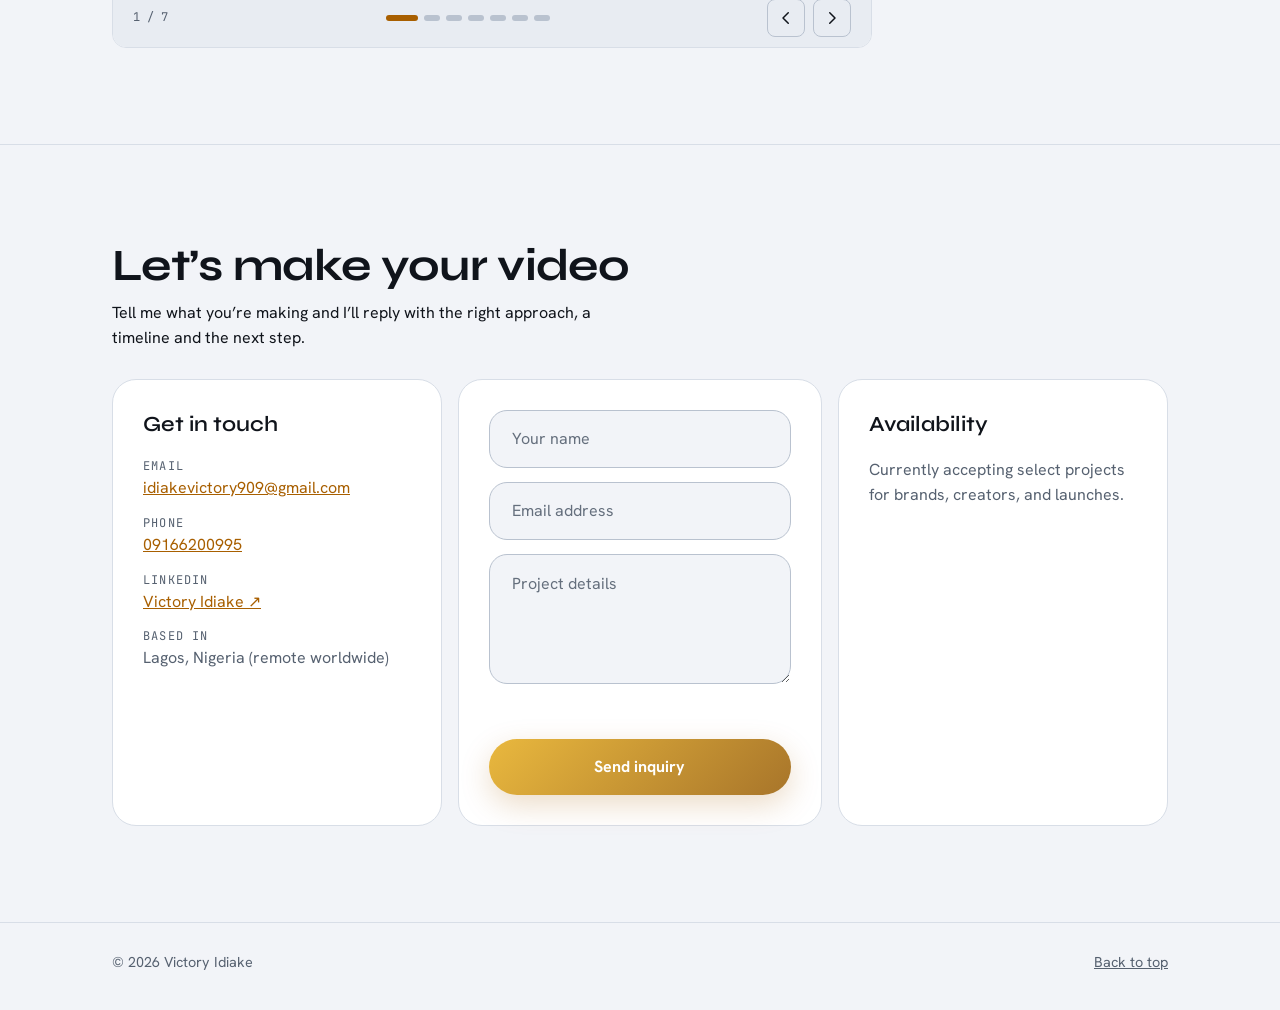
==== commit 6b8c132e: "Availability text updated Co-Authored-By: Claude Sonnet 5.5 <noreply@anthropic.com> Claude-Session: " ====
--- a/index.html
+++ b/index.html
@@ -290,7 +290,7 @@
         </form>
         <div class="bk-card">
           <h3>Availability</h3>
-          <p>Booking projects this quarter for brands, creators, events and launches. I usually reply within one business day.</p>
+          <p>Currently accepting select projects for brands, creators, and launches.</p>
         </div>
       </div>
     </div>
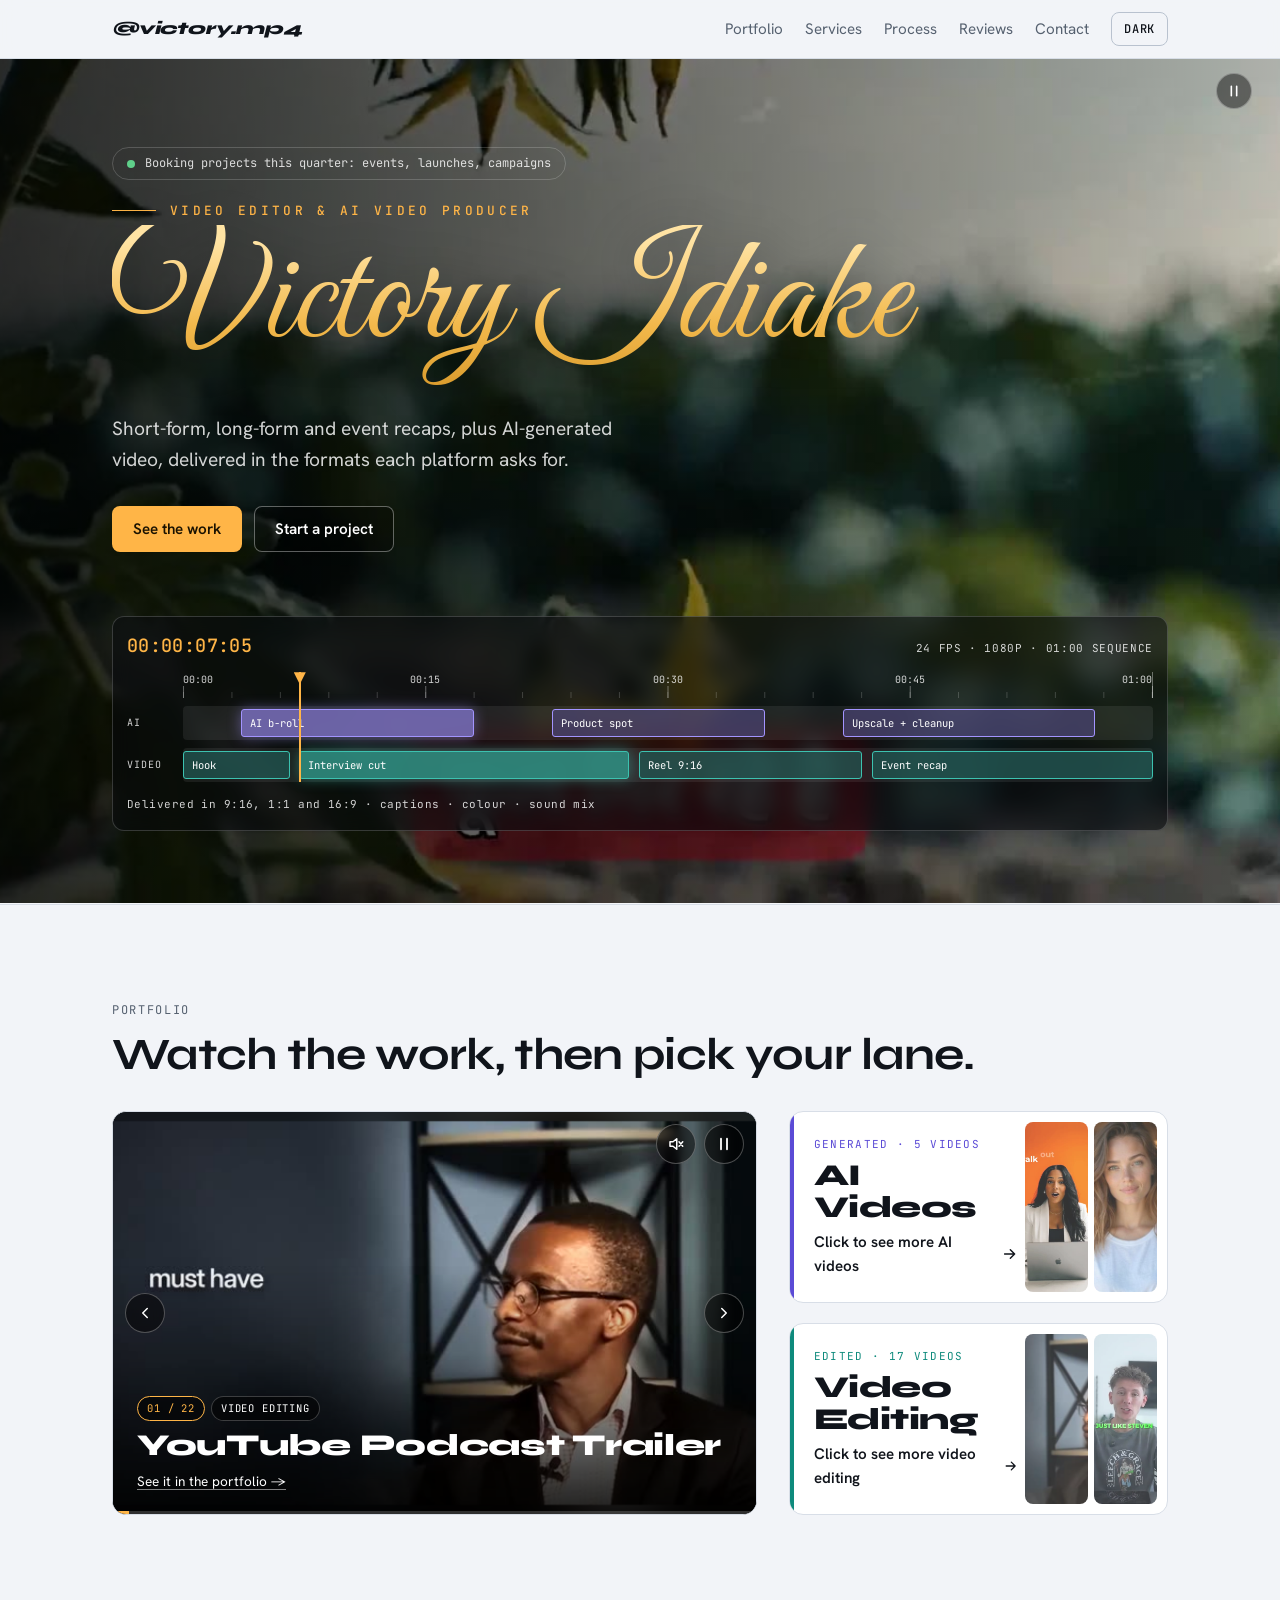
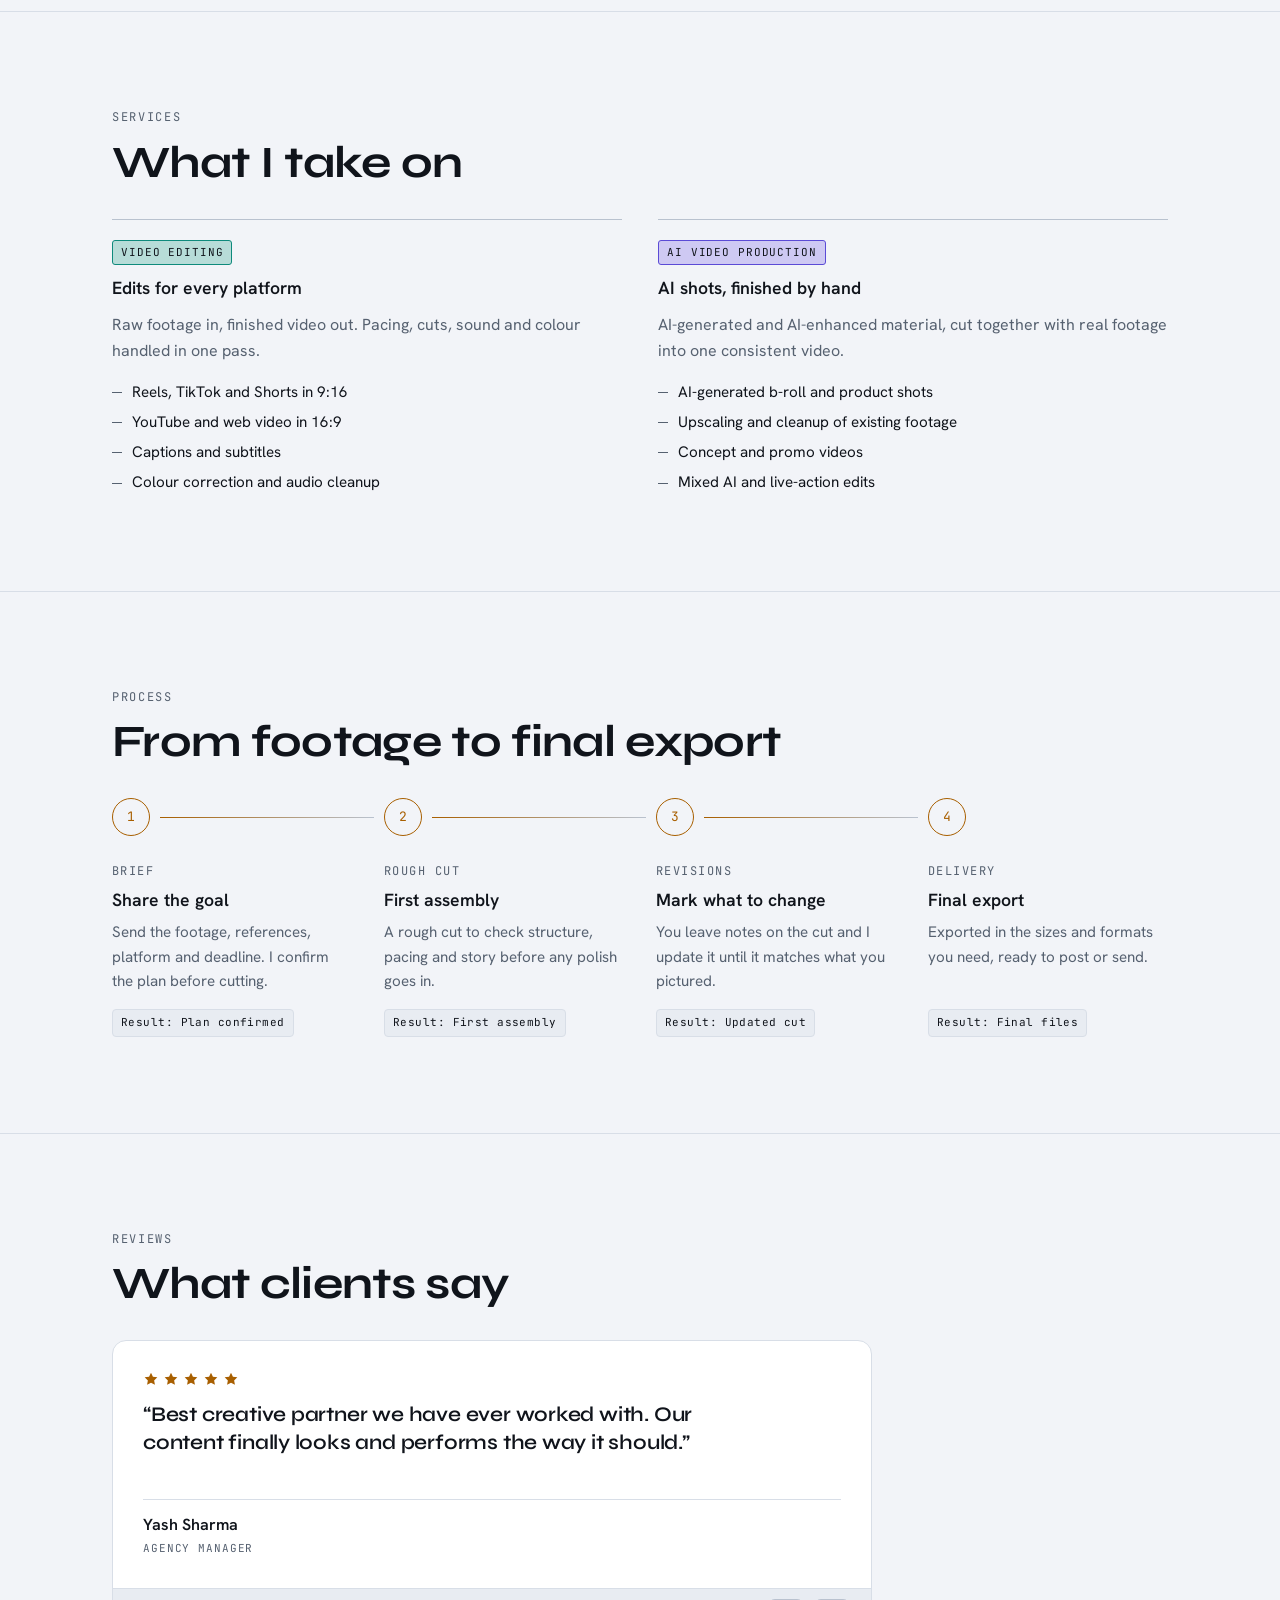
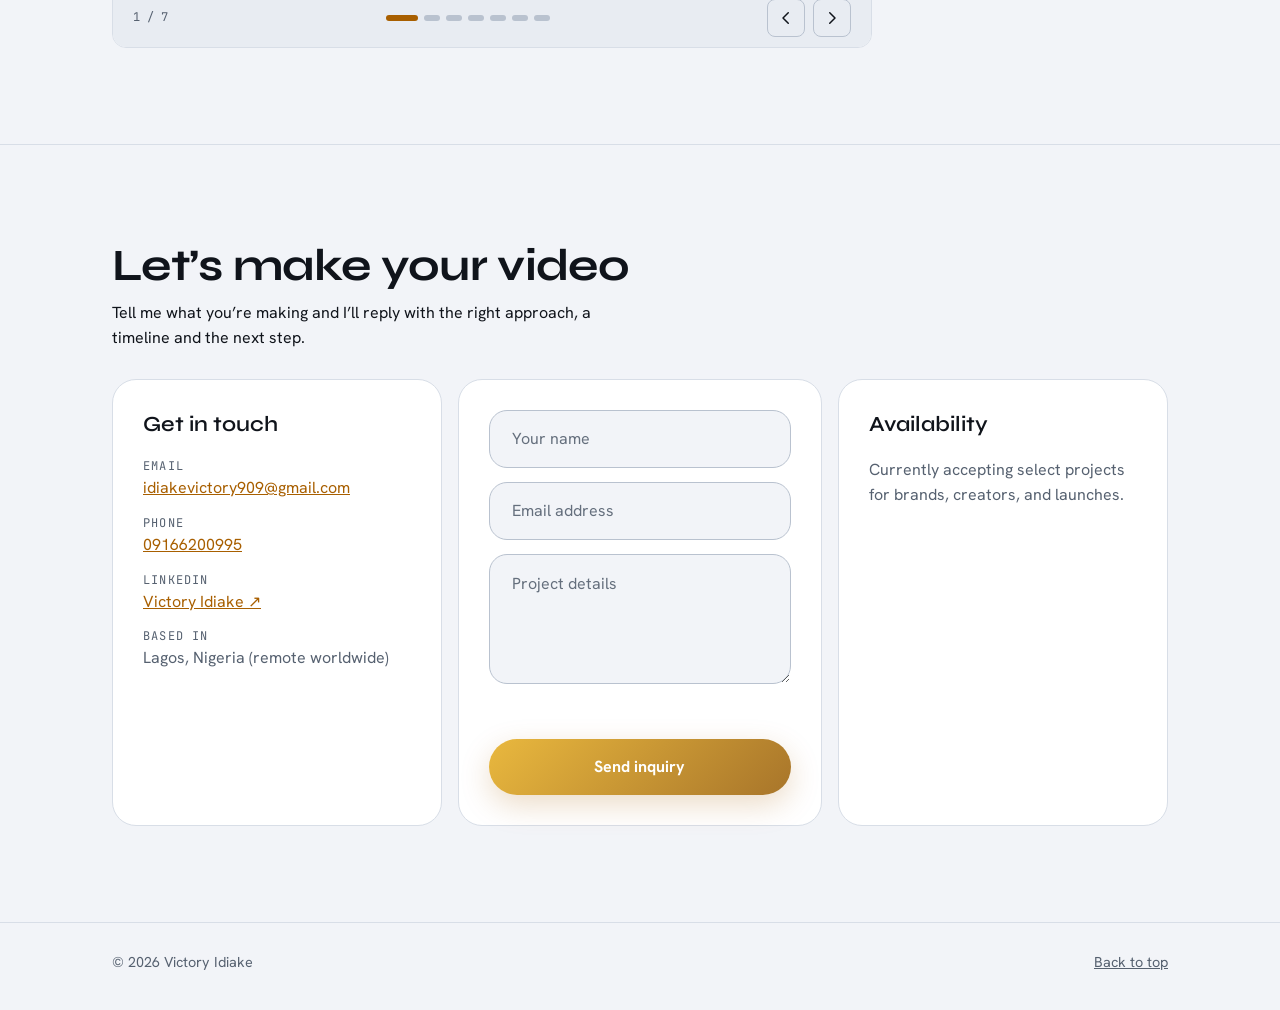
==== commit 260c4b9e: "Add YouTube Podcast Trailer to the portfolio and hero Co-Authored-By: Claude Sonnet 5.5 <noreply@ant" ====
--- a/index.html
+++ b/index.html
@@ -121,9 +121,9 @@
           </span>
         </a>
         <a class="pick" href="video-editing.html" style="--c: var(--c-video)">
-          <span class="pick-thumbs" aria-hidden="true"><img src="assets/thumbs/24.jpg" alt="" loading="lazy"><img src="assets/thumbs/23.jpg" alt="" loading="lazy"><img src="assets/thumbs/22.jpg" alt="" loading="lazy"></span>
+          <span class="pick-thumbs" aria-hidden="true"><img src="assets/thumbs/25.jpg" alt="" loading="lazy"><img src="assets/thumbs/24.jpg" alt="" loading="lazy"><img src="assets/thumbs/23.jpg" alt="" loading="lazy"></span>
           <span class="pick-body">
-            <span class="pick-kicker">Edited · 16 videos</span>
+            <span class="pick-kicker">Edited · 17 videos</span>
             <span class="pick-title">Video Editing</span>
             <span class="pick-cta">Click to see more video editing <svg viewBox="0 0 24 24" width="18" height="18" aria-hidden="true"><path d="M5 12h14M13 6l6 6-6 6" fill="none" stroke="currentColor" stroke-width="2" stroke-linecap="round" stroke-linejoin="round"/></svg></span>
           </span>
@@ -347,6 +347,16 @@
   (function () {
     var items = [
   {
+    "id": "25",
+    "title": "YouTube Podcast Trailer",
+    "kind": "Video editing",
+    "thumb": "assets/thumbs/25.jpg",
+    "link": "assets/clips/youtube-podcast-trailer.mp4",
+    "clip": "assets/clips/youtube-podcast-trailer.mp4",
+    "ar": "16 / 9",
+    "page": "video-editing.html"
+  },
+  {
     "id": "24",
     "title": "Cash-Flow Motion Graphics Short",
     "kind": "Video editing",
@@ -659,6 +669,7 @@
     var slides = [
       { src: 'assets/clips/hero-long-form.mp4', pos: '50% 50%', portrait: false, bg: '' },
       { src: 'assets/clips/lexus-lc-showcase.mp4', pos: '50% 72%', portrait: false, bg: '' },
+      { src: 'assets/clips/hero-podcast-trailer.mp4', pos: '50% 40%', portrait: false, bg: '' },
       { src: 'assets/clips/hero-talking-head.mp4', pos: '', portrait: true, bg: 'assets/thumbs/17-bg.jpg' },
       { src: 'assets/clips/hero-explainer.mp4', pos: '', portrait: true, bg: 'assets/thumbs/18.jpg' }
     ];
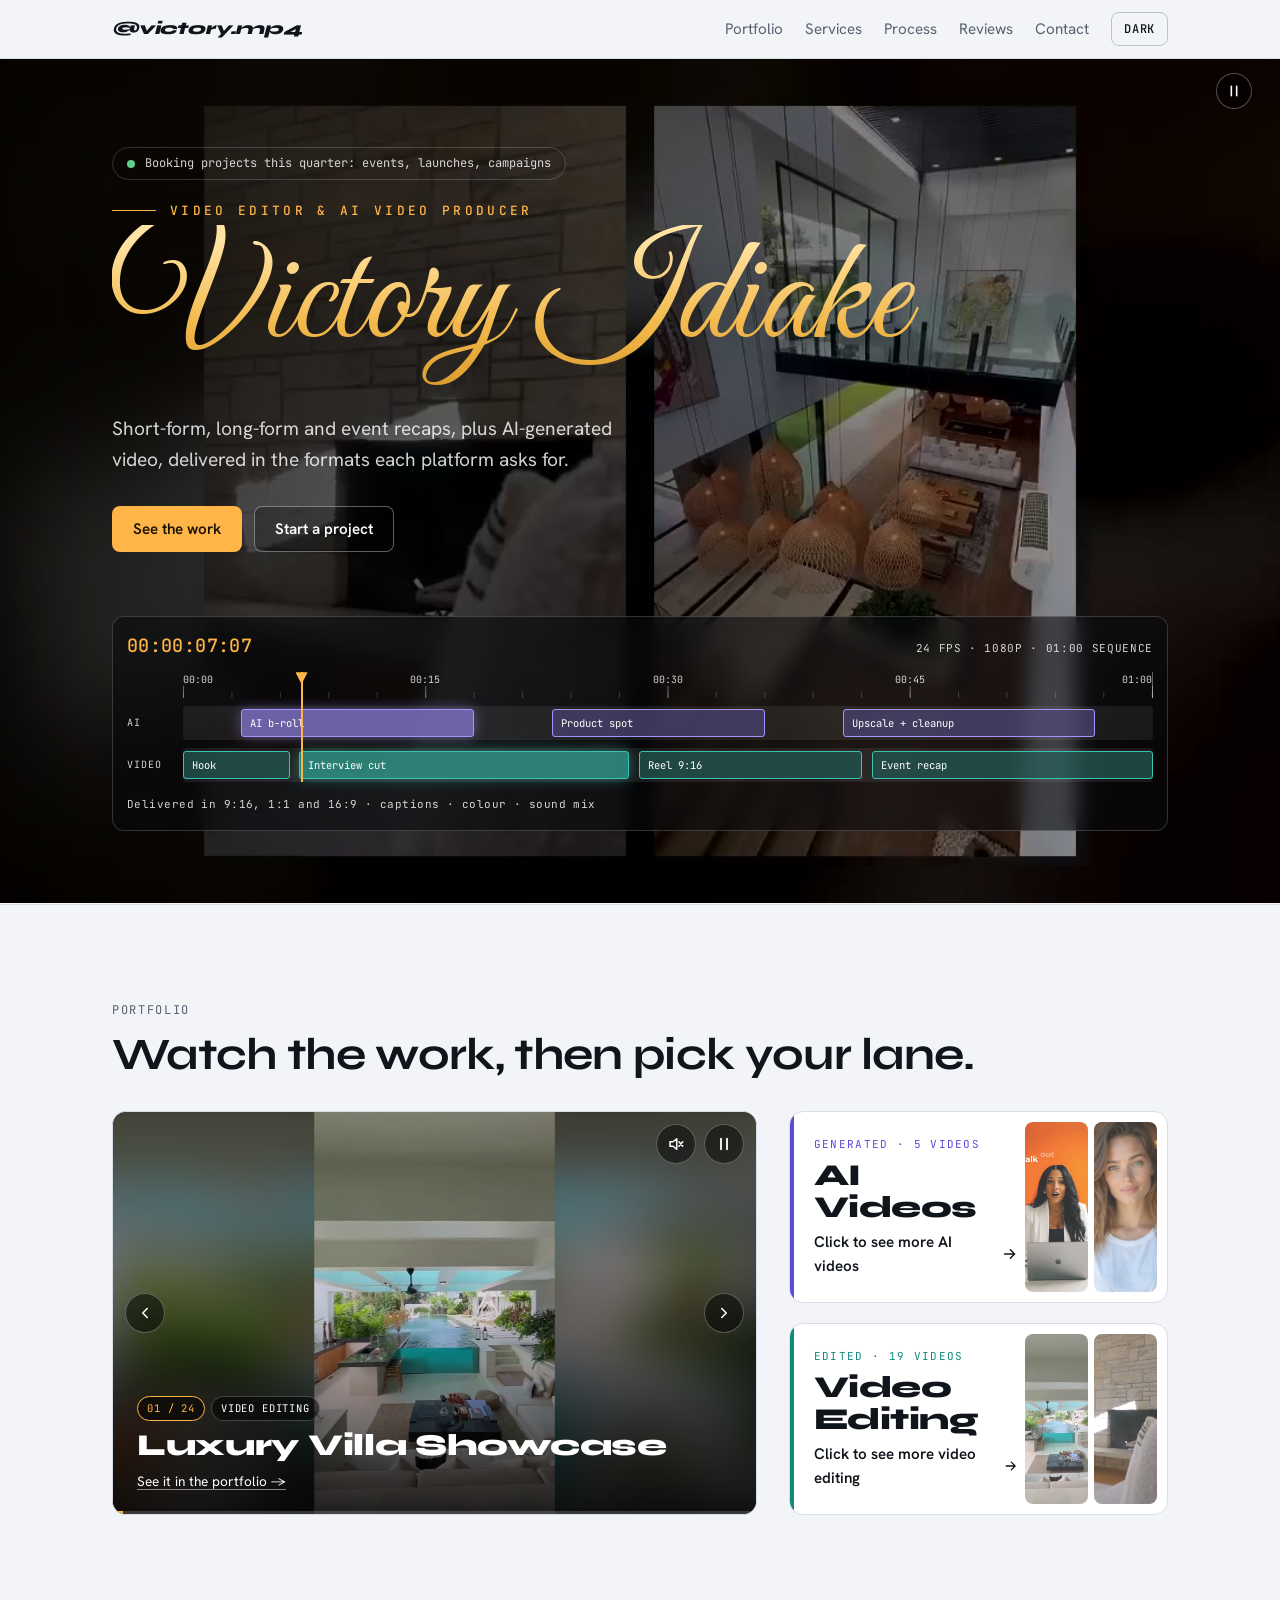
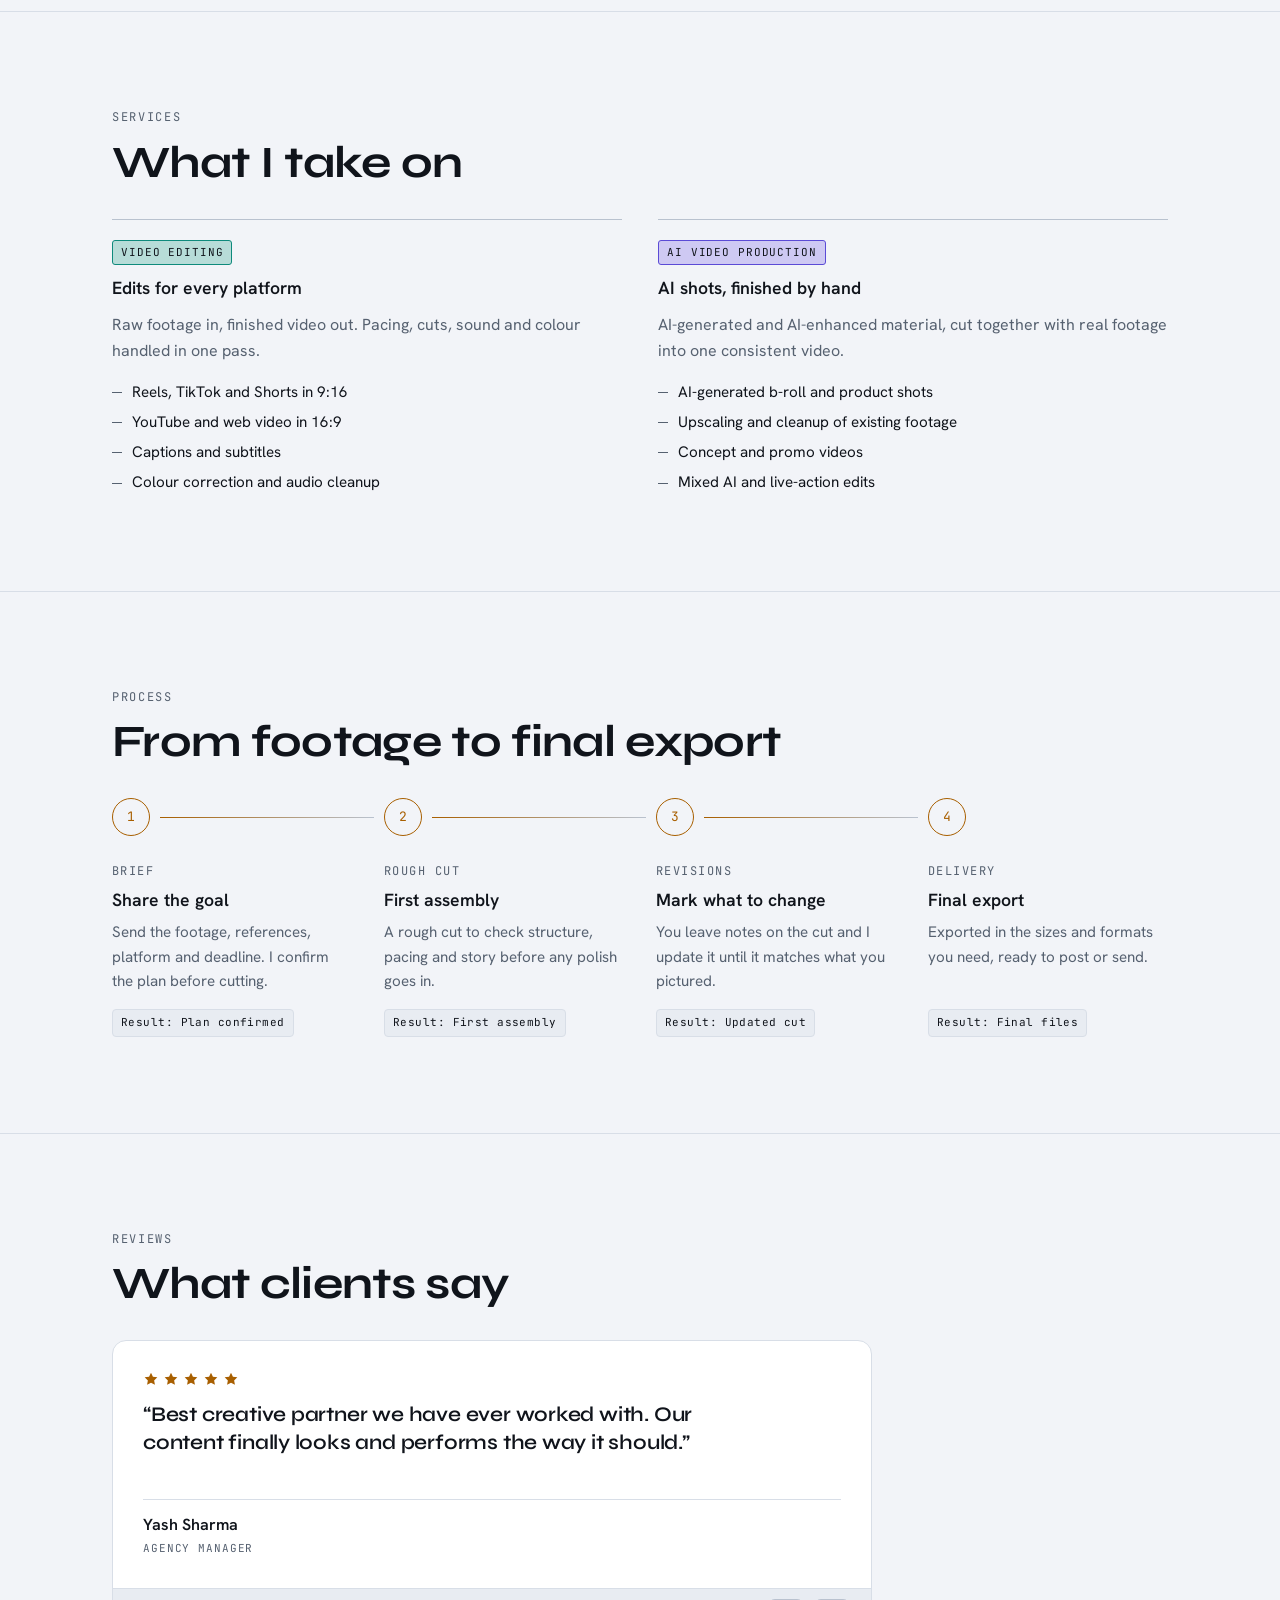
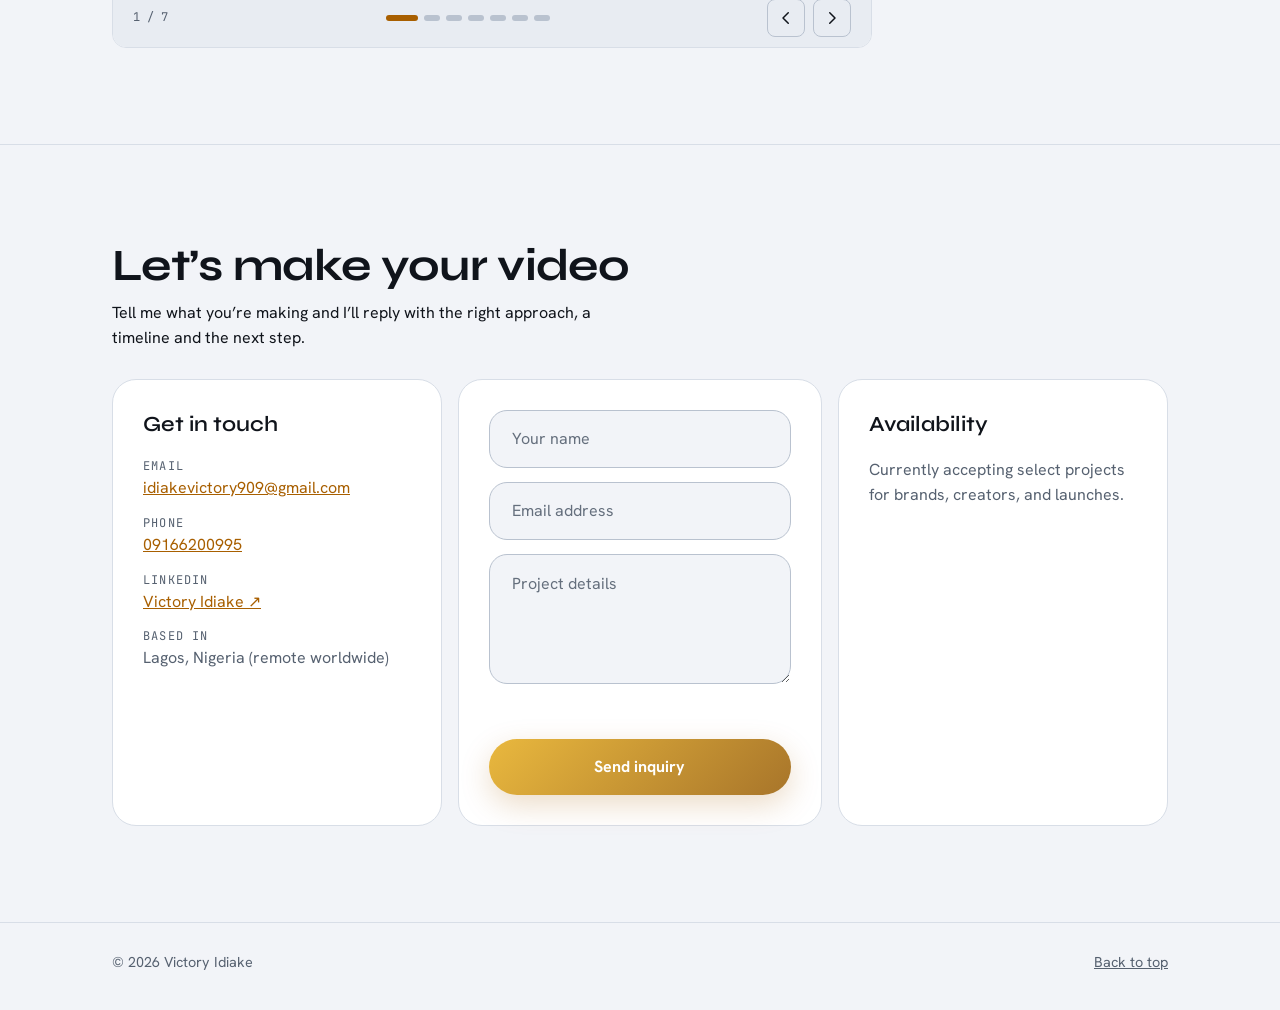
==== commit 70af42a4: "Add two real estate videos to the portfolio; they play together first in the hero Co-Authored-By: Cl" ====
--- a/index.html
+++ b/index.html
@@ -30,8 +30,8 @@
 <main id="top">
   <section class="hero hero-v">
     <img class="hv-bgimg" id="hv-bgimg" src="assets/thumbs/17-bg.jpg" alt="" aria-hidden="true">
-    <video class="hv-video on" id="hv-video" autoplay muted loop playsinline preload="auto" poster="assets/thumbs/05-hero.jpg" aria-hidden="true" tabindex="-1">
-      <source src="assets/clips/hero-long-form.mp4" type="video/mp4">
+    <video class="hv-video on" id="hv-video" autoplay muted loop playsinline preload="auto" poster="assets/thumbs/hero-duo.jpg" aria-hidden="true" tabindex="-1">
+      <source src="assets/clips/hero-real-estate-duo.mp4" type="video/mp4">
     </video>
     <div class="hv-shade" aria-hidden="true"></div>
     <button class="hv-toggle" id="hv-toggle" type="button" aria-label="Pause background video"><svg id="hv-pause-ic" viewBox="0 0 24 24" width="16" height="16" aria-hidden="true"><path d="M8 5v14M16 5v14" fill="none" stroke="currentColor" stroke-width="2.4" stroke-linecap="round"/></svg><svg id="hv-play-ic" viewBox="0 0 24 24" width="16" height="16" aria-hidden="true" hidden><path d="M8 5v14l11-7z" fill="currentColor"/></svg></button>
@@ -121,9 +121,9 @@
           </span>
         </a>
         <a class="pick" href="video-editing.html" style="--c: var(--c-video)">
-          <span class="pick-thumbs" aria-hidden="true"><img src="assets/thumbs/25.jpg" alt="" loading="lazy"><img src="assets/thumbs/24.jpg" alt="" loading="lazy"><img src="assets/thumbs/23.jpg" alt="" loading="lazy"></span>
+          <span class="pick-thumbs" aria-hidden="true"><img src="assets/thumbs/27.jpg" alt="" loading="lazy"><img src="assets/thumbs/26.jpg" alt="" loading="lazy"><img src="assets/thumbs/25.jpg" alt="" loading="lazy"></span>
           <span class="pick-body">
-            <span class="pick-kicker">Edited · 17 videos</span>
+            <span class="pick-kicker">Edited · 19 videos</span>
             <span class="pick-title">Video Editing</span>
             <span class="pick-cta">Click to see more video editing <svg viewBox="0 0 24 24" width="18" height="18" aria-hidden="true"><path d="M5 12h14M13 6l6 6-6 6" fill="none" stroke="currentColor" stroke-width="2" stroke-linecap="round" stroke-linejoin="round"/></svg></span>
           </span>
@@ -347,6 +347,26 @@
   (function () {
     var items = [
   {
+    "id": "27",
+    "title": "Luxury Villa Showcase",
+    "kind": "Video editing",
+    "thumb": "assets/thumbs/27.jpg",
+    "link": "assets/clips/luxury-villa-showcase.mp4",
+    "clip": "assets/clips/luxury-villa-showcase.mp4",
+    "ar": "9 / 16",
+    "page": "video-editing.html"
+  },
+  {
+    "id": "26",
+    "title": "Real Estate Walkthrough with Speed Ramps",
+    "kind": "Video editing",
+    "thumb": "assets/thumbs/26.jpg",
+    "link": "assets/clips/real-estate-walkthrough.mp4",
+    "clip": "assets/clips/real-estate-walkthrough.mp4",
+    "ar": "9 / 16",
+    "page": "video-editing.html"
+  },
+  {
     "id": "25",
     "title": "YouTube Podcast Trailer",
     "kind": "Video editing",
@@ -667,6 +687,7 @@
     var a = document.getElementById('hv-video'), btn = document.getElementById('hv-toggle');
     if (!a || !btn) return;
     var slides = [
+      { src: 'assets/clips/hero-real-estate-duo.mp4', srcM: 'assets/clips/hero-real-estate-duo-m.mp4', posterM: 'assets/thumbs/hero-duo-m.jpg', pos: '50% 50%', portrait: false, bg: '' },
       { src: 'assets/clips/hero-long-form.mp4', pos: '50% 50%', portrait: false, bg: '' },
       { src: 'assets/clips/lexus-lc-showcase.mp4', pos: '50% 72%', portrait: false, bg: '' },
       { src: 'assets/clips/hero-podcast-trailer.mp4', pos: '50% 40%', portrait: false, bg: '' },
@@ -688,11 +709,14 @@
       document.getElementById('hv-play-ic').hidden = !paused;
       btn.setAttribute('aria-label', paused ? 'Play background video' : 'Pause background video');
     }
+    var narrow = window.matchMedia('(max-width: 700px), (max-aspect-ratio: 1/1)').matches;
+    function srcOf(s) { return (narrow && s.srcM) ? s.srcM : s.src; }
+    if (narrow && slides[0].srcM) { a.setAttribute('poster', slides[0].posterM); a.innerHTML = ''; a.src = slides[0].srcM; a.load(); }
     function prep() {
       var nxt = els[1 - cur], ns = (si + 1) % slides.length;
       nxt.style.objectPosition = slides[ns].pos;
       nxt.classList.toggle('portrait', slides[ns].portrait);
-      if (nxt.getAttribute('data-s') !== String(ns)) { nxt.src = slides[ns].src; nxt.setAttribute('data-s', String(ns)); nxt.load(); }
+      if (nxt.getAttribute('data-s') !== String(ns)) { nxt.src = srcOf(slides[ns]); nxt.setAttribute('data-s', String(ns)); nxt.load(); }
     }
     function playEl(v) { var p = v.play(); if (p && p.catch) p.catch(function () {}); }
     function swap() {
